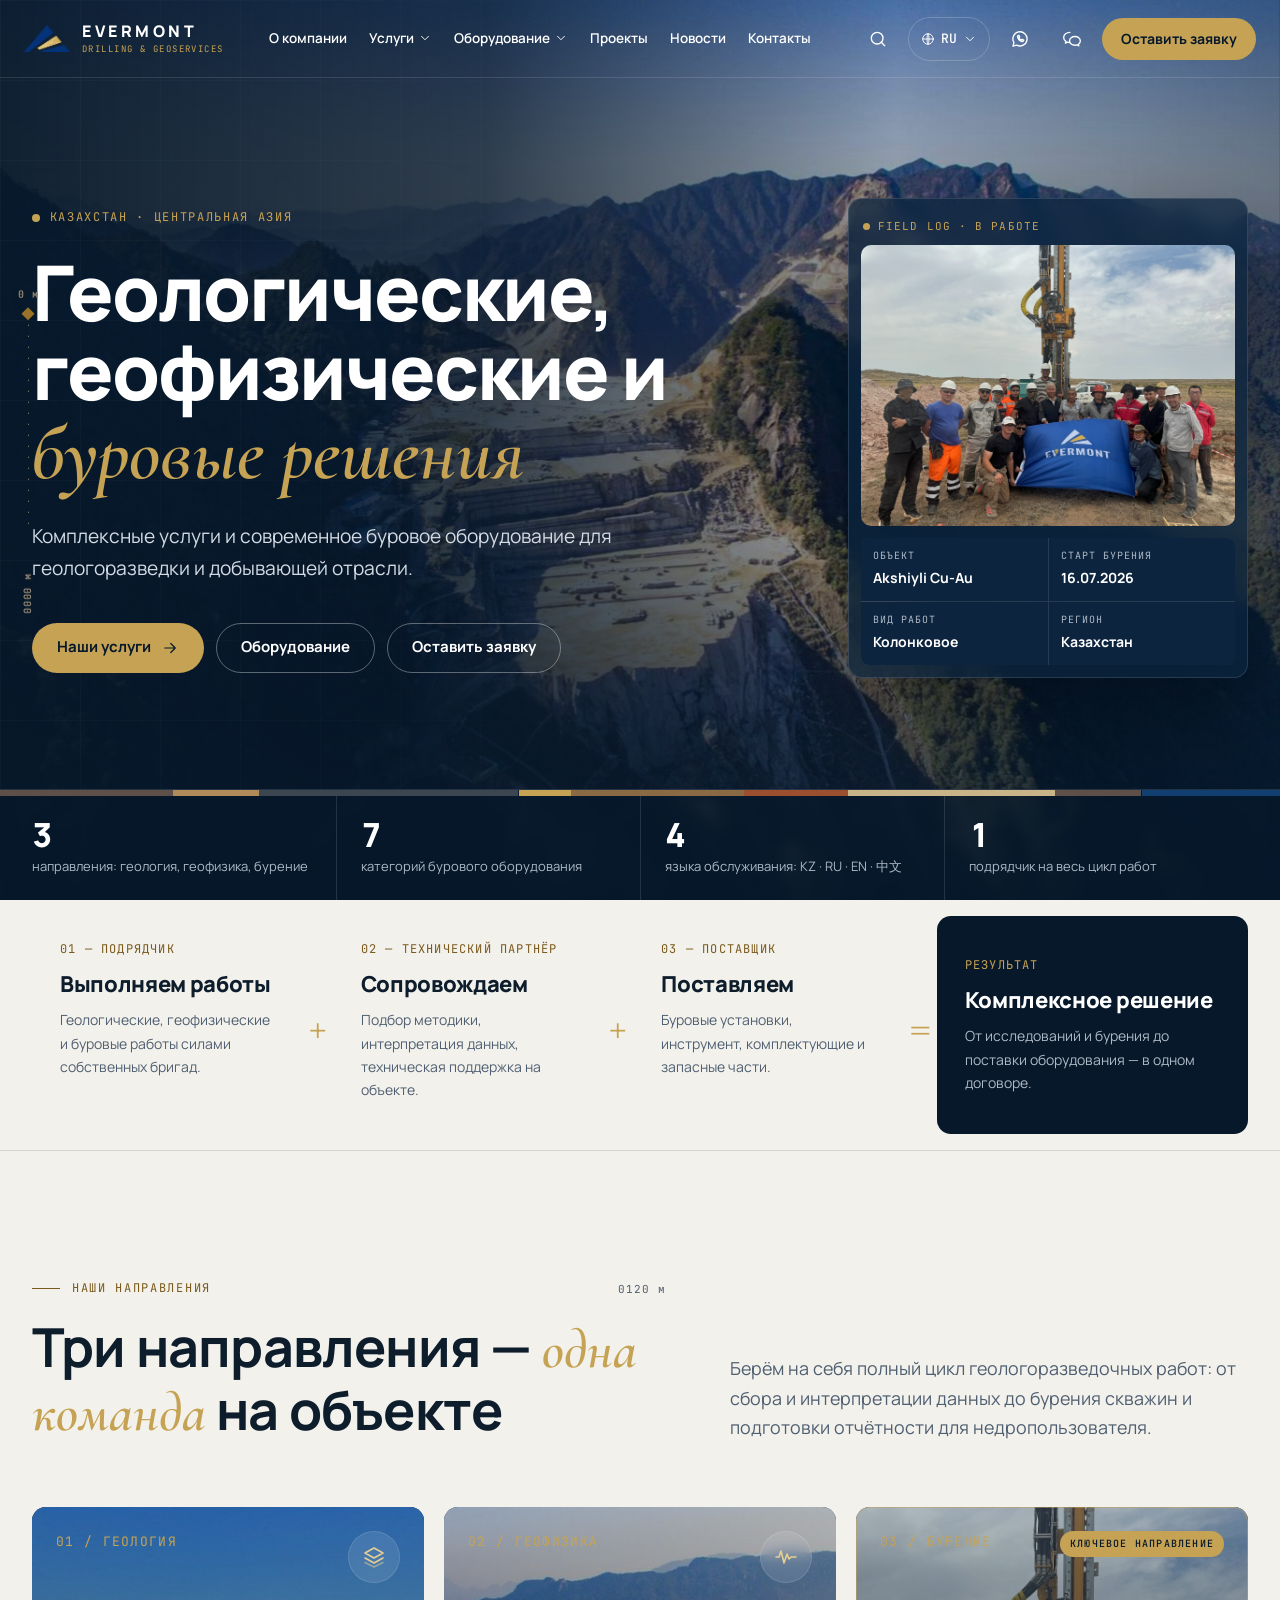
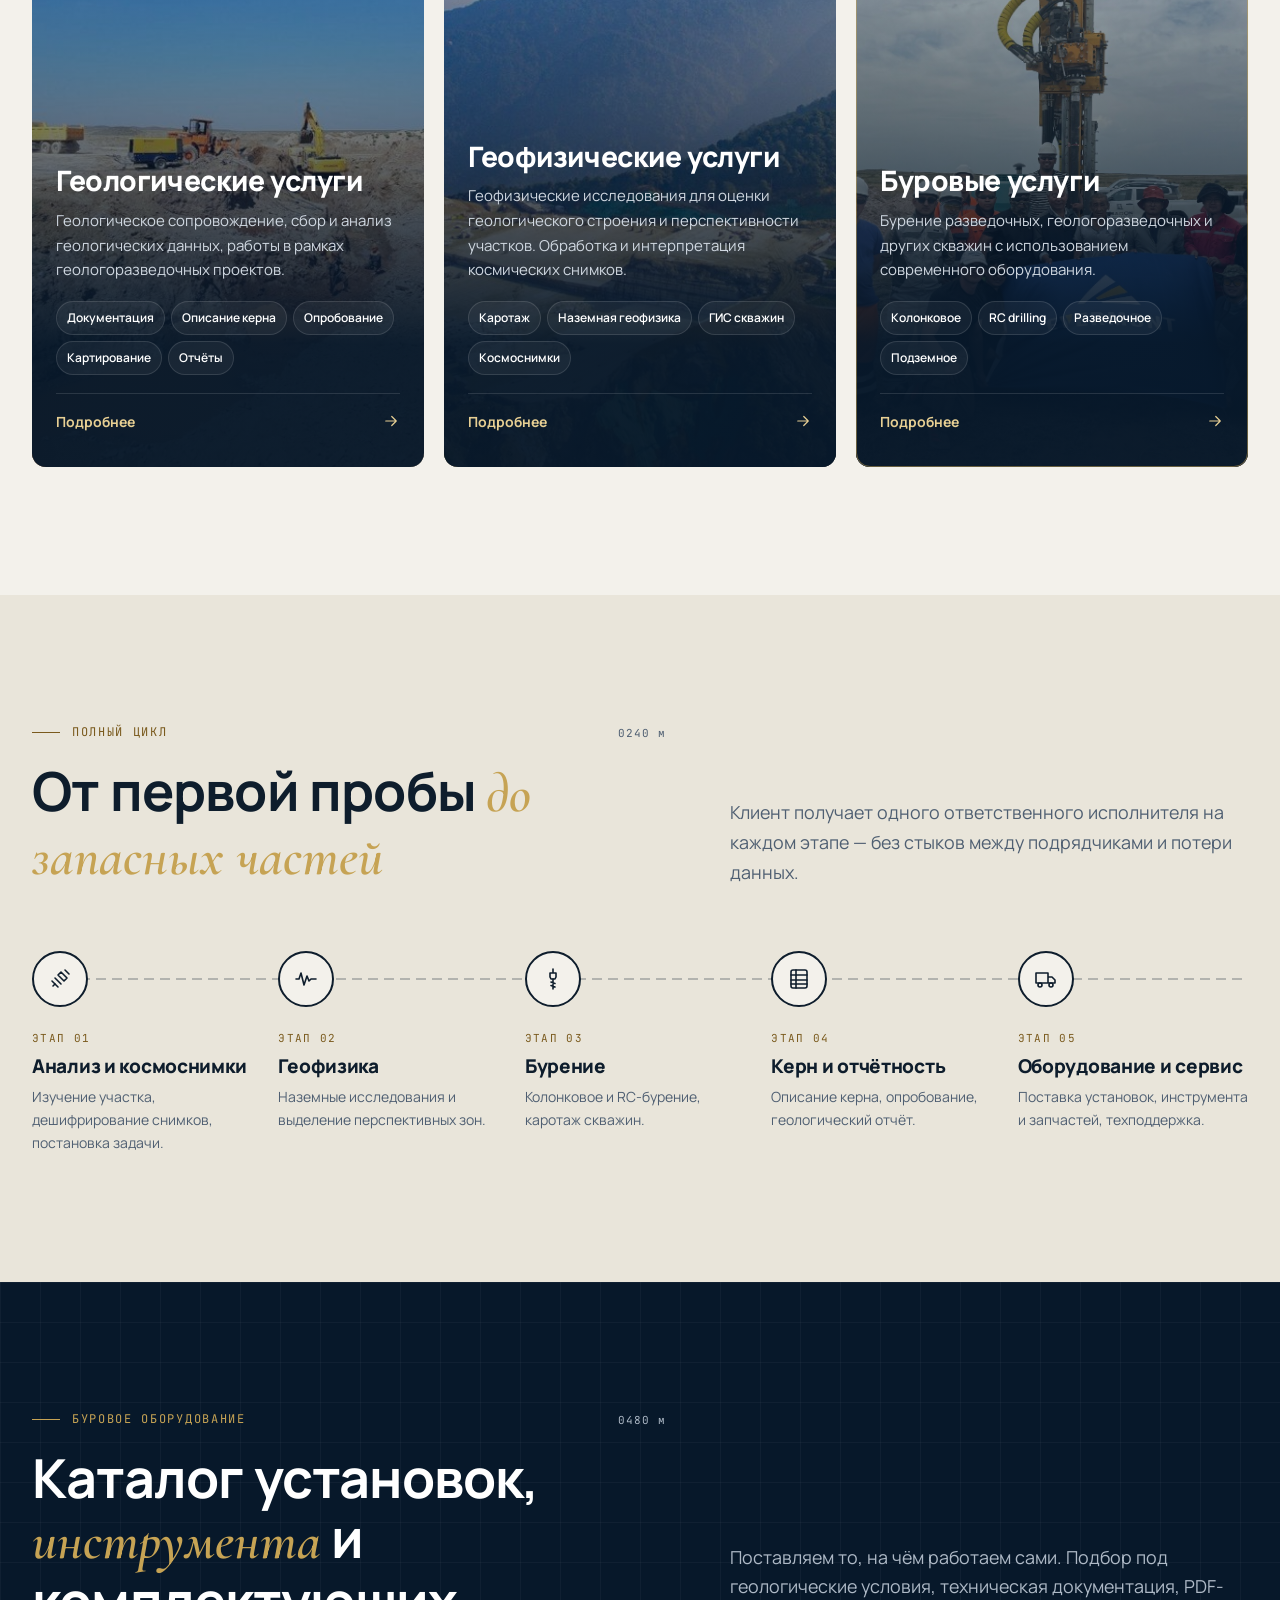
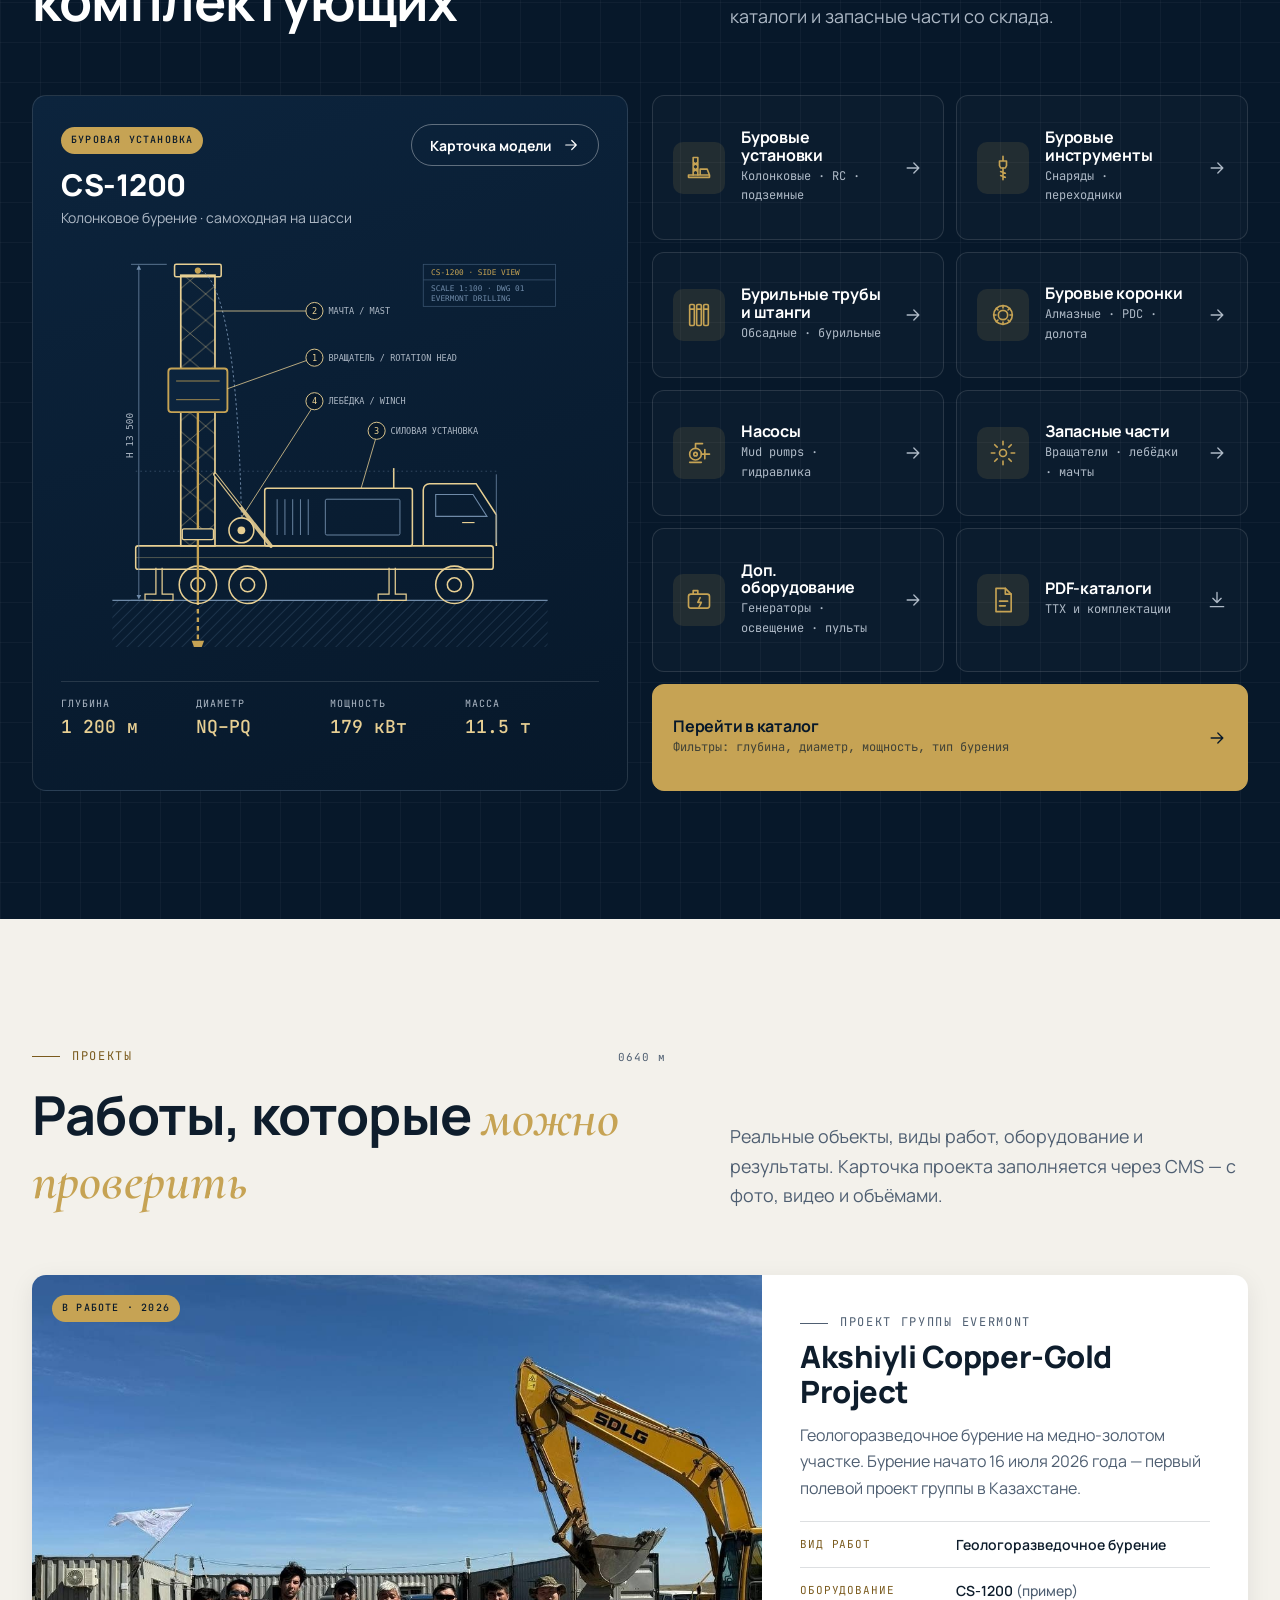
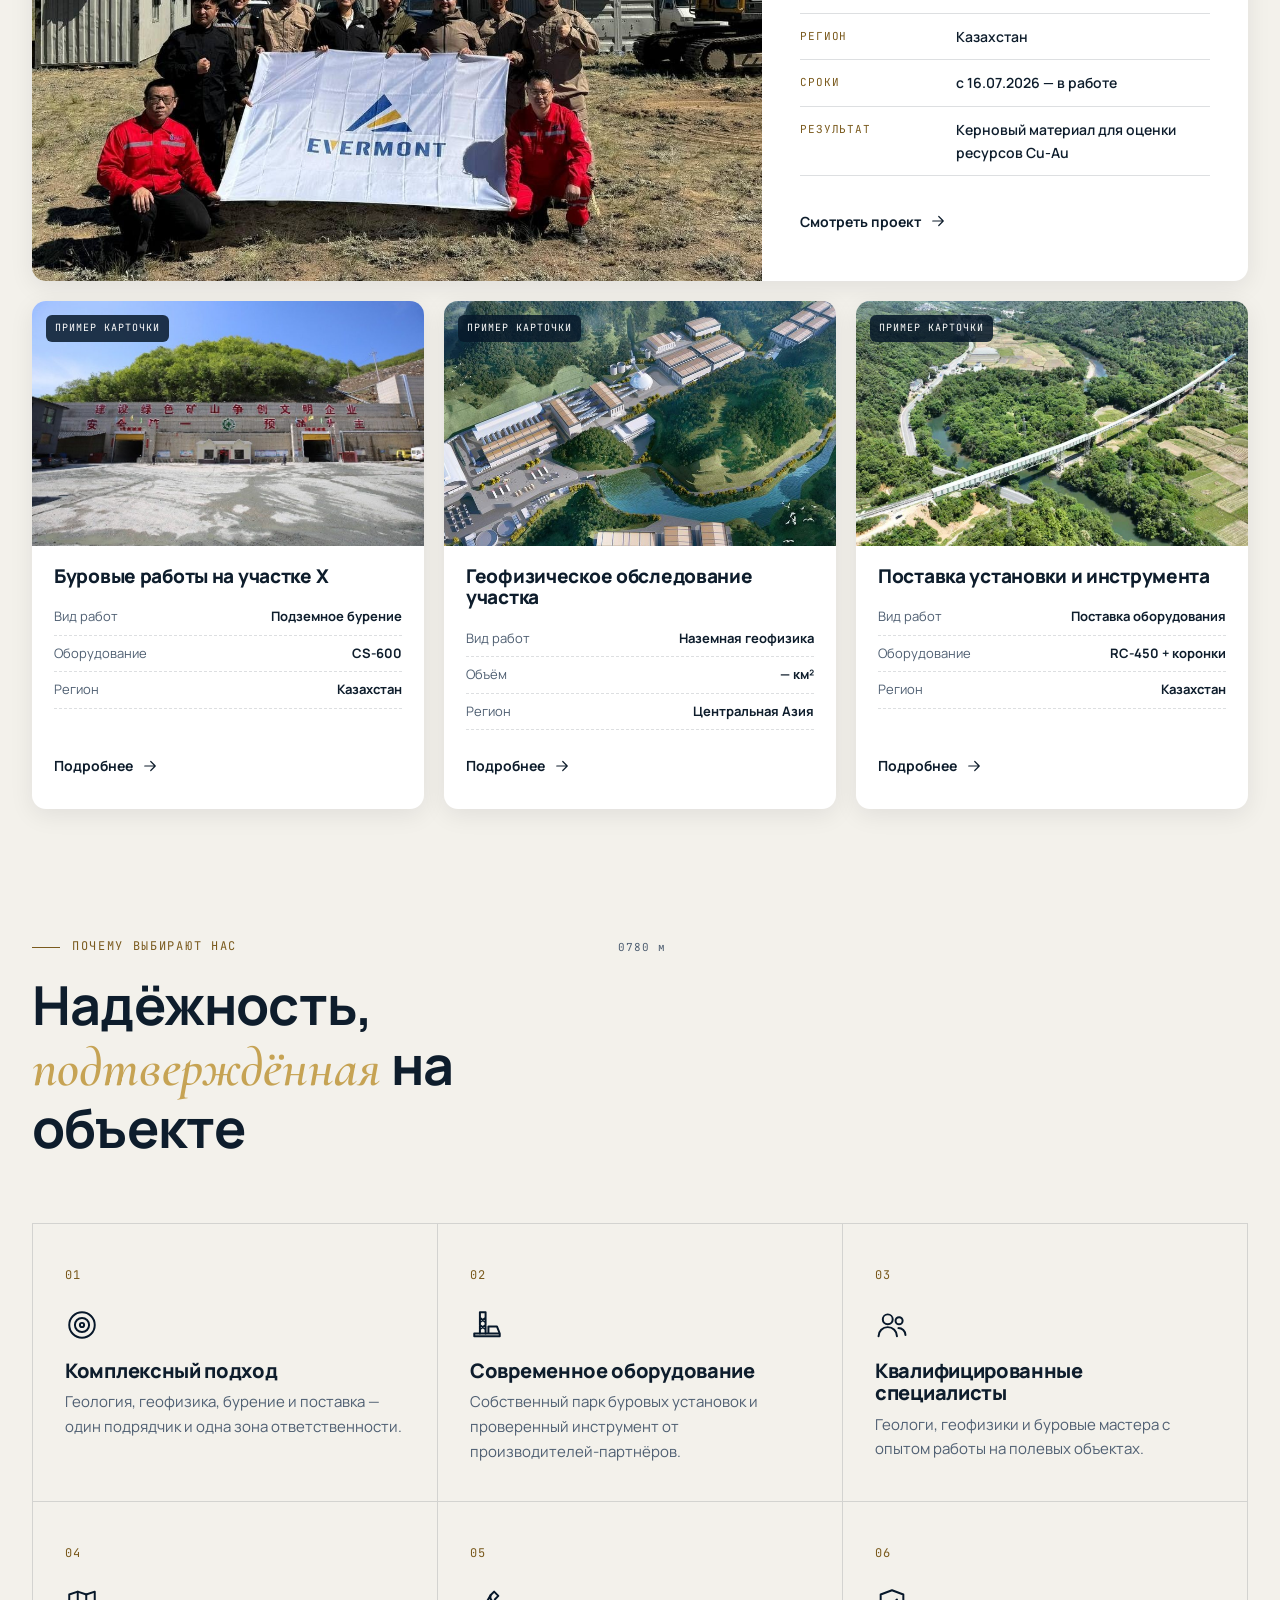
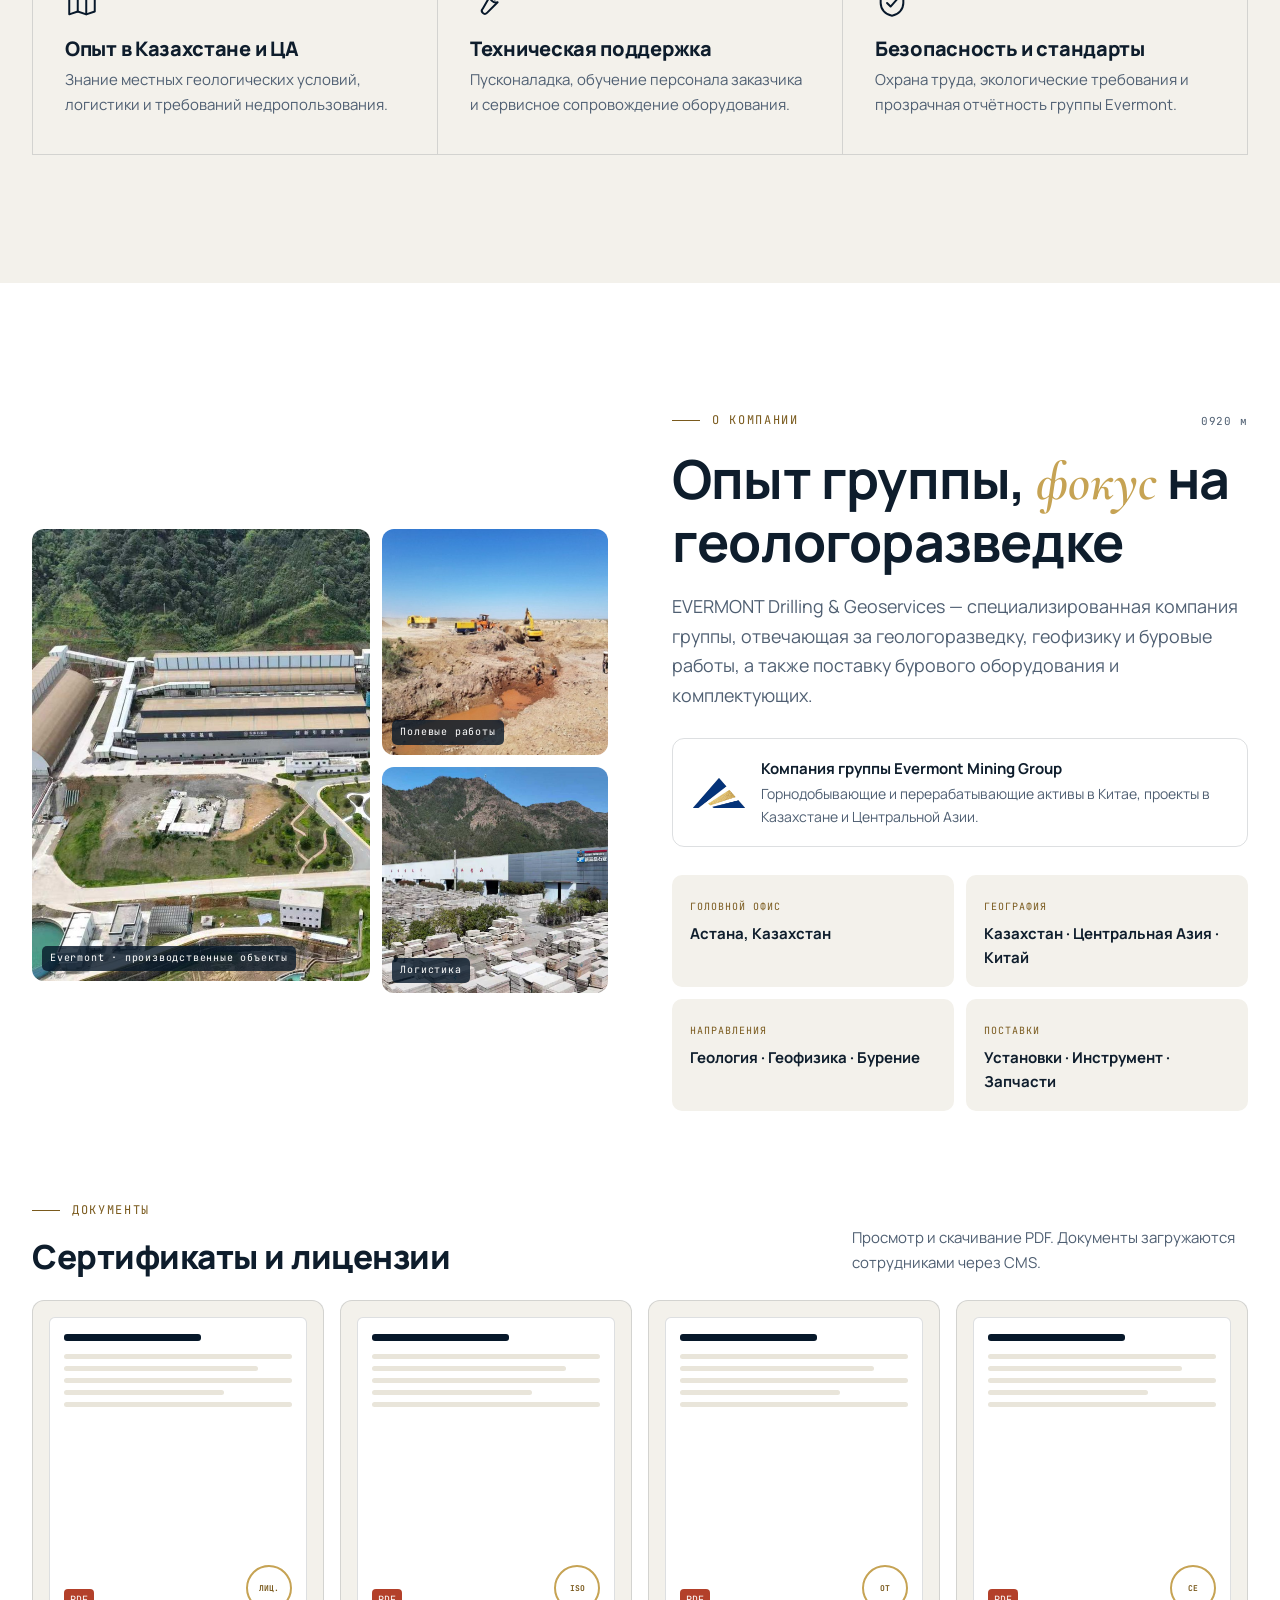
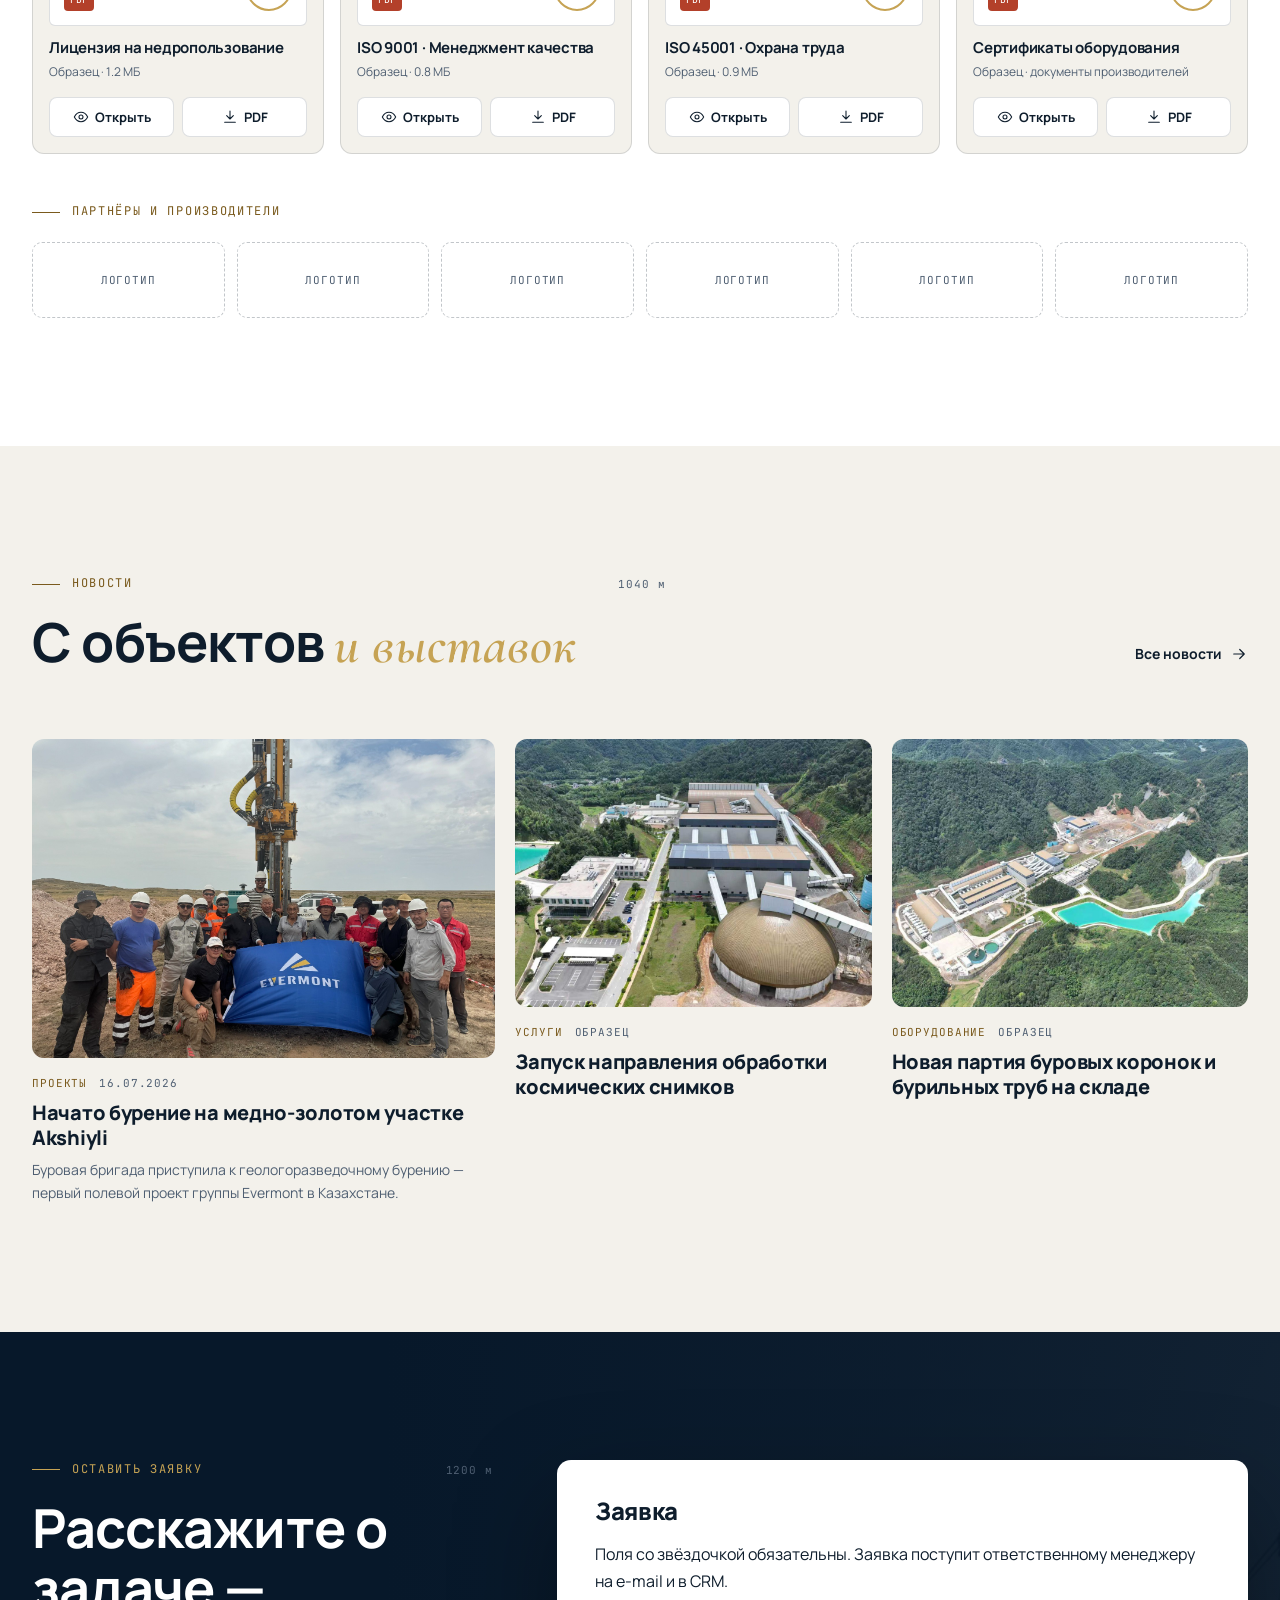
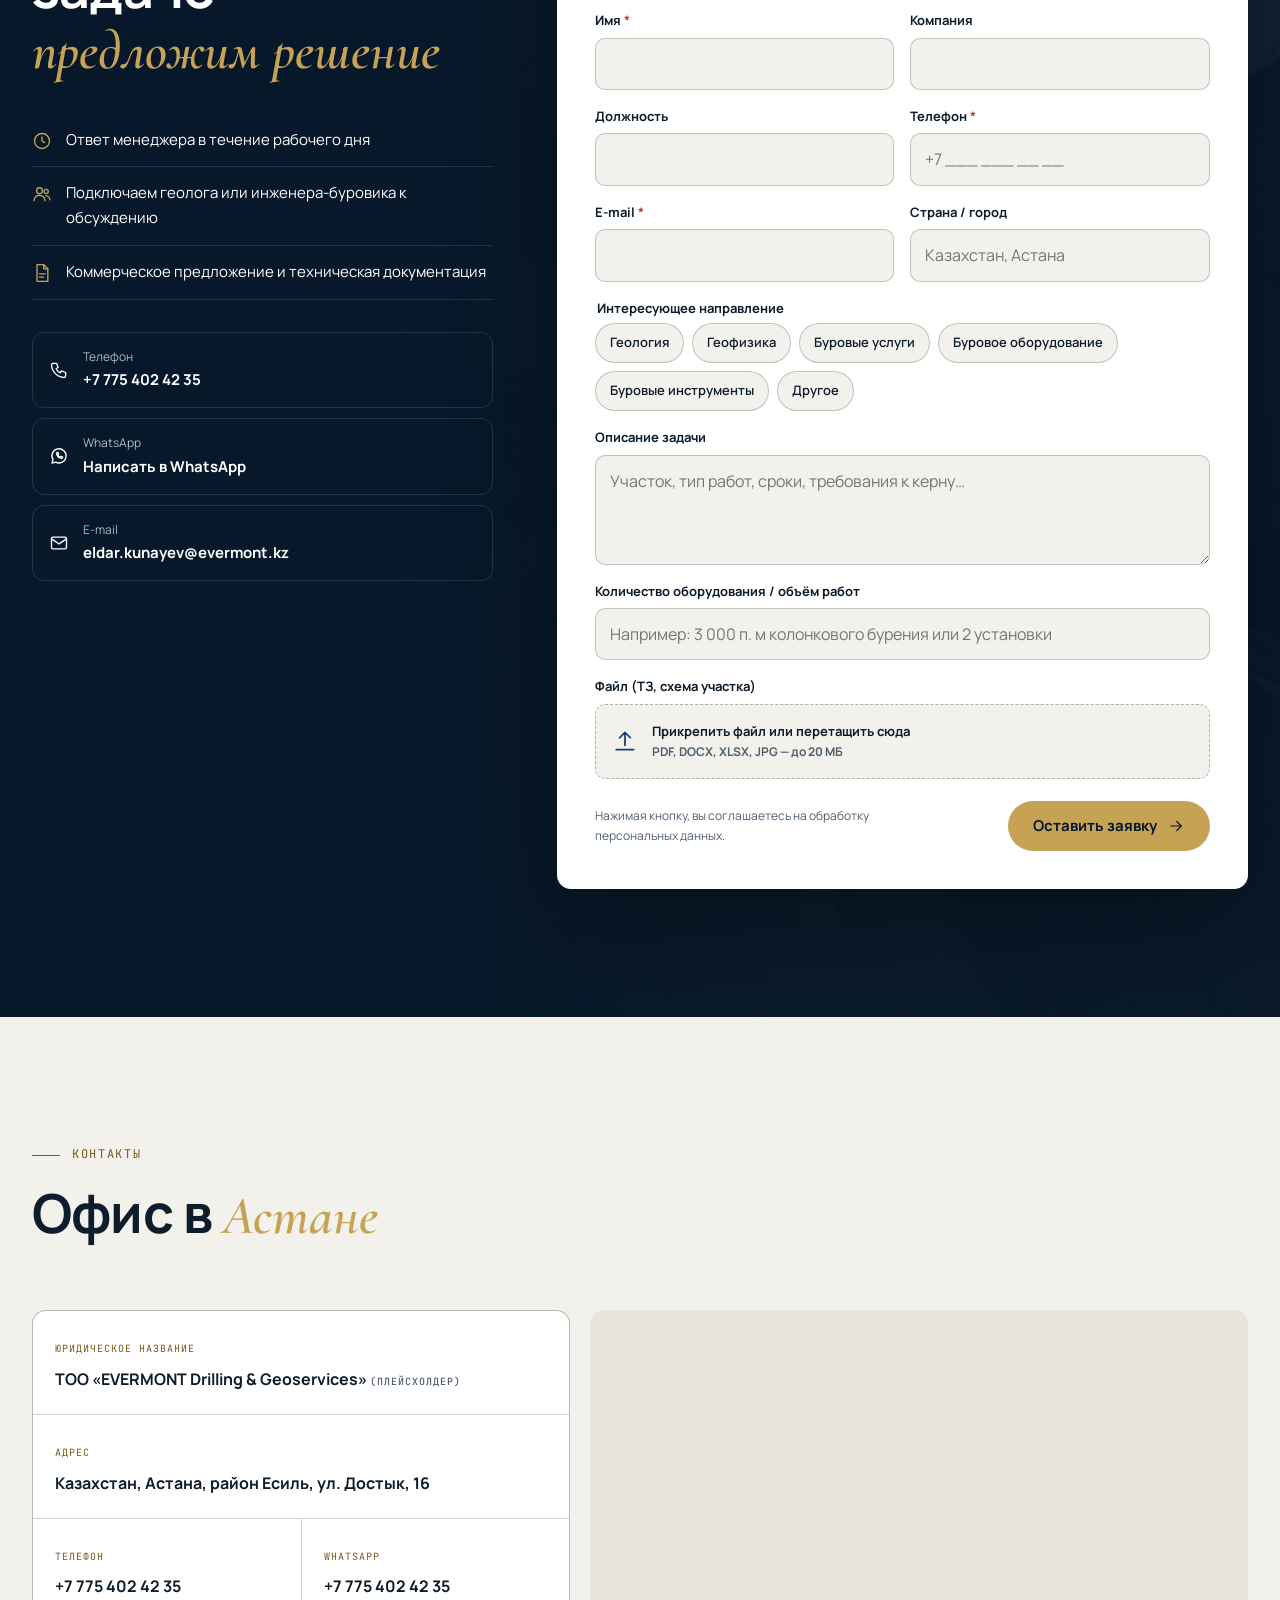
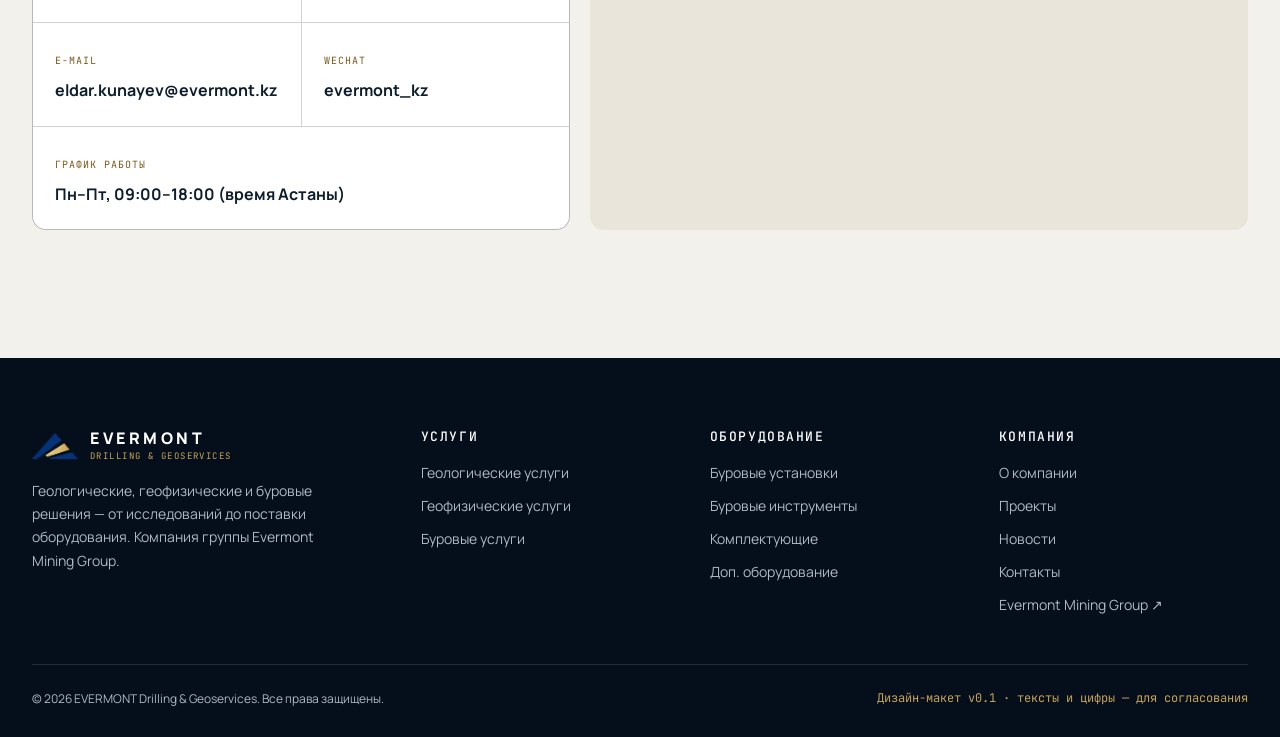
==== index.html @ 296dea96 "Дизайн-макет сайта EVERMONT Drilling & Geoservices Главная, страница буровых услуг и карточка устано" ====
<!doctype html>
<html lang="ru">
<head>
<meta charset="utf-8">
<meta name="viewport" content="width=device-width, initial-scale=1">
<title>EVERMONT Drilling & Geoservices — геология, геофизика, бурение</title>
<meta name="description" content="Комплексные геологические, геофизические и буровые услуги, поставка буровых установок, инструмента и комплектующих в Казахстане и Центральной Азии. Компания группы Evermont Mining Group.">
<meta property="og:title" content="EVERMONT Drilling & Geoservices">
<meta property="og:description" content="Геологические, геофизические и буровые решения — от исследований до поставки оборудования.">
<meta property="og:image" content="assets/img/akshiyli-drilling-2026-07-16.jpg">
<meta name="theme-color" content="#07182a">
<link rel="icon" href="assets/img/logo-evermont.png">
<link rel="preconnect" href="https://fonts.googleapis.com">
<link rel="preconnect" href="https://fonts.gstatic.com" crossorigin>
<link href="https://fonts.googleapis.com/css2?family=Cormorant+Garamond:ital,wght@1,500;1,600&family=JetBrains+Mono:wght@400;500&family=Manrope:wght@400;500;600;700;800&display=swap" rel="stylesheet">
<link rel="stylesheet" href="css/style.css">
</head>
<body>
<a class="skip-link" href="#main">К содержимому</a>

<!-- ===================== HEADER ===================== -->
<header class="site-header">
  <div class="header-inner">
    <a class="brand" href="index.html" aria-label="EVERMONT Drilling & Geoservices — на главную">
      <img src="assets/img/logo-evermont.png" alt="" width="46" height="30">
      <span class="brand-copy"><strong>EVERMONT</strong><small>Drilling &amp; Geoservices</small></span>
    </a>
    <nav class="site-nav" aria-label="Основное меню">
      <a class="nav-link nav-home" href="index.html" aria-current="page" data-i18n="nav.home">Главная</a>
      <a class="nav-link" href="#about" data-i18n="nav.about">О компании</a>
      <div class="nav-item">
        <a class="nav-link" href="#services"><span data-i18n="nav.services">Услуги</span><svg class="icon" aria-hidden="true"><use href="#i-chev"/></svg></a>
        <div class="dropdown">
          <a href="#services"><svg class="icon"><use href="#i-layers"/></svg><span>Геологические услуги<small>Сопровождение, керн, отчёты</small></span></a>
          <a href="#services"><svg class="icon"><use href="#i-wave"/></svg><span>Геофизические услуги<small>Каротаж, наземная геофизика, космоснимки</small></span></a>
          <a href="drilling.html"><svg class="icon"><use href="#i-drill"/></svg><span>Буровые услуги<small>Колонковое, RC, разведочное, подземное</small></span></a>
        </div>
      </div>
      <div class="nav-item">
        <a class="nav-link" href="#equipment"><span data-i18n="nav.equipment">Оборудование</span><svg class="icon" aria-hidden="true"><use href="#i-chev"/></svg></a>
        <div class="dropdown">
          <a href="rig.html"><svg class="icon"><use href="#i-rig"/></svg><span>Буровые установки<small>Каталог моделей и ТТХ</small></span></a>
          <a href="#equipment"><svg class="icon"><use href="#i-bit"/></svg><span>Буровые инструменты<small>Коронки, PDC, трубы, штанги</small></span></a>
          <a href="#equipment"><svg class="icon"><use href="#i-gear"/></svg><span>Комплектующие<small>Насосы, вращатели, лебёдки</small></span></a>
          <a href="#equipment"><svg class="icon"><use href="#i-gen"/></svg><span>Дополнительное оборудование<small>Генераторы, освещение, пульты</small></span></a>
        </div>
      </div>
      <a class="nav-link" href="#projects" data-i18n="nav.projects">Проекты</a>
      <a class="nav-link" href="#news" data-i18n="nav.news">Новости</a>
      <a class="nav-link" href="#contacts" data-i18n="nav.contacts">Контакты</a>
    </nav>
    <div class="header-actions">
      <button class="icon-btn search-open" type="button" aria-label="Поиск по сайту"><svg class="icon"><use href="#i-search"/></svg></button>
      <div class="lang">
        <button class="lang-btn" type="button" aria-haspopup="true" aria-expanded="false" aria-label="Выбор языка"><svg class="icon"><use href="#i-globe"/></svg><span class="lang-current">RU</span><svg class="icon"><use href="#i-chev"/></svg></button>
        <div class="lang-menu" role="menu">
          <button role="menuitemradio" data-lang="kz">Қазақша <span>KZ</span></button>
          <button role="menuitemradio" data-lang="ru">Русский <span>RU</span></button>
          <button role="menuitemradio" data-lang="en">English <span>EN</span></button>
          <button role="menuitemradio" data-lang="zh">中文 <span>ZH</span></button>
        </div>
      </div>
      <a class="phone-link" href="tel:+77754024235">+7 775 402 42 35<small>Пн–Пт 09:00–18:00</small></a>
      <a class="icon-btn hide-sm" href="https://wa.me/77754024235" target="_blank" rel="noopener" aria-label="Написать в WhatsApp"><svg class="icon"><use href="#i-wa"/></svg></a>
      <div class="hide-sm" style="position:relative">
        <button class="icon-btn wechat-btn" type="button" aria-label="WeChat" aria-expanded="false"><svg class="icon"><use href="#i-wechat"/></svg></button>
        <div class="wechat-pop"><div class="qr" aria-hidden="true"></div>WeChat ID: <b>evermont_kz</b><br><small>QR-код — плейсхолдер</small></div>
      </div>
      <a class="btn btn-gold btn-sm hide-sm" href="#request" data-i18n="cta.request">Оставить заявку</a>
      <button class="icon-btn burger" type="button" aria-label="Открыть меню" aria-expanded="false" aria-controls="mnav"><svg class="icon"><use href="#i-menu"/></svg></button>
    </div>
  </div>
</header>

<nav class="mobile-nav" id="mnav" aria-label="Мобильное меню">
  <a href="index.html" data-i18n="nav.home">Главная</a>
  <a href="#about" data-i18n="nav.about">О компании</a>
  <a href="#services" data-i18n="nav.services">Услуги</a>
  <div class="sub"><a href="#services">Геологические услуги</a><a href="#services">Геофизические услуги</a><a href="drilling.html">Буровые услуги</a></div>
  <a href="#equipment" data-i18n="nav.equipment">Оборудование</a>
  <div class="sub"><a href="rig.html">Буровые установки</a><a href="#equipment">Буровые инструменты</a><a href="#equipment">Комплектующие</a></div>
  <a href="#projects" data-i18n="nav.projects">Проекты</a>
  <a href="#news" data-i18n="nav.news">Новости</a>
  <a href="#contacts" data-i18n="nav.contacts">Контакты</a>
  <div class="langs" role="group" aria-label="Язык">
    <button data-lang="kz">KZ</button><button data-lang="ru">RU</button><button data-lang="en">EN</button><button data-lang="zh">中文</button>
  </div>
  <a class="btn btn-gold" href="#request" data-i18n="cta.request" style="border:0;font-size:16px">Оставить заявку</a>
</nav>

<div class="depth-rail" data-max="1200" aria-hidden="true"><span>0 м</span><div class="track"><i class="bit"></i></div><span class="val">0000 м</span></div>

<main id="main">

<!-- ===================== HERO ===================== -->
<section class="hero">
  <div class="hero-bg"><img src="assets/img/hero-quarry-aerial.jpg" alt="" fetchpriority="high"></div>
  <div class="shell hero-main">
    <div>
      <div class="hero-kicker anim" style="--d:.05s"><span class="dot"></span><span data-i18n="hero.kicker">Казахстан · Центральная Азия</span></div>
      <h1 class="h1 anim" style="--d:.15s" data-i18n-html="hero.title">Геологические, геофизические и <em>буровые решения</em></h1>
      <p class="hero-sub anim" style="--d:.3s" data-i18n="hero.sub">Комплексные услуги и современное буровое оборудование для геологоразведки и добывающей отрасли.</p>
      <div class="hero-ctas anim" style="--d:.45s">
        <a class="btn btn-gold" href="#services"><span data-i18n="hero.b1">Наши услуги</span><svg class="icon arrow"><use href="#i-arrow"/></svg></a>
        <a class="btn btn-ghost" href="#equipment" data-i18n="hero.b2">Оборудование</a>
        <a class="btn btn-ghost" href="#request" data-i18n="cta.request">Оставить заявку</a>
      </div>
    </div>
    <aside class="field-card anim" style="--d:.6s" aria-label="С объекта">
      <div class="live"><span class="dot" style="width:7px;height:7px;border-radius:50%;background:var(--gold)"></span>Field log · в работе</div>
      <figure><img src="assets/img/akshiyli-drilling-2026-07-16.jpg" alt="Буровая бригада у установки на участке Akshiyli" width="1600" height="1199"></figure>
      <div class="field-meta">
        <div><span>Объект</span><strong>Akshiyli Cu-Au</strong></div>
        <div><span>Старт бурения</span><strong>16.07.2026</strong></div>
        <div><span>Вид работ</span><strong>Колонковое</strong></div>
        <div><span>Регион</span><strong>Казахстан</strong></div>
      </div>
    </aside>
  </div>
  <div class="hero-foot">
    <div class="core-strip" aria-hidden="true">
      <i style="--c:var(--rock-3);--f:2;--d:.2s"></i><i style="--c:var(--rock-2);--f:1;--d:.3s"></i><i style="--c:var(--rock-6);--f:3;--d:.4s"></i><i style="--c:var(--gold);--f:.6;--d:.5s"></i><i style="--c:var(--rock-1);--f:2;--d:.6s"></i><i style="--c:var(--rock-4);--f:1.2;--d:.7s"></i><i style="--c:var(--rock-5);--f:2.4;--d:.8s"></i><i style="--c:var(--rock-3);--f:1;--d:.9s"></i><i style="--c:var(--blue);--f:1.6;--d:1s"></i>
    </div>
    <div class="shell hero-stats">
      <div><strong data-count="3">3</strong><span>направления: геология, геофизика, бурение</span></div>
      <div><strong data-count="7">7</strong><span>категорий бурового оборудования</span></div>
      <div><strong data-count="4">4</strong><span>языка обслуживания: KZ · RU · EN · 中文</span></div>
      <div><strong>1</strong><span>подрядчик на весь цикл работ</span></div>
    </div>
  </div>
</section>

<!-- ===================== POSITIONING ===================== -->
<section class="equation" aria-label="Позиционирование">
  <div class="shell eq-row">
    <div class="eq-cell reveal"><span class="num">01 — ПОДРЯДЧИК</span><h3>Выполняем работы</h3><p>Геологические, геофизические и буровые работы силами собственных бригад.</p></div>
    <div class="eq-op" aria-hidden="true">+</div>
    <div class="eq-cell reveal" style="--rd:.08s"><span class="num">02 — ТЕХНИЧЕСКИЙ ПАРТНЁР</span><h3>Сопровождаем</h3><p>Подбор методики, интерпретация данных, техническая поддержка на объекте.</p></div>
    <div class="eq-op" aria-hidden="true">+</div>
    <div class="eq-cell reveal" style="--rd:.16s"><span class="num">03 — ПОСТАВЩИК</span><h3>Поставляем</h3><p>Буровые установки, инструмент, комплектующие и запасные части.</p></div>
    <div class="eq-op" aria-hidden="true">=</div>
    <div class="eq-cell eq-result reveal" style="--rd:.24s"><span class="num">РЕЗУЛЬТАТ</span><h3>Комплексное решение</h3><p>От исследований и бурения до поставки оборудования — в одном договоре.</p></div>
  </div>
</section>

<!-- ===================== DIRECTIONS ===================== -->
<section class="section" id="services">
  <div class="shell">
    <div class="section-head">
      <div>
        <p class="eyebrow"><span data-i18n="sec.directions">Наши направления</span><span class="depth-tag">0120 м</span></p>
        <h2 class="h2 reveal">Три направления — <em>одна команда</em> на объекте</h2>
      </div>
      <p class="lead reveal">Берём на себя полный цикл геологоразведочных работ: от сбора и интерпретации данных до бурения скважин и подготовки отчётности для недропользователя.</p>
    </div>
    <div class="dir-grid">
      <a class="dir-card reveal" href="#services">
        <img src="assets/img/akshiyli-site-overview.jpg" alt="" loading="lazy">
        <div class="dir-top"><span class="dir-num">01 / ГЕОЛОГИЯ</span><span class="dir-icon"><svg class="icon"><use href="#i-layers"/></svg></span></div>
        <div class="dir-body">
          <h3>Геологические услуги</h3>
          <p>Геологическое сопровождение, сбор и анализ геологических данных, работы в рамках геологоразведочных проектов.</p>
          <ul class="dir-list"><li>Документация</li><li>Описание керна</li><li>Опробование</li><li>Картирование</li><li>Отчёты</li></ul>
          <span class="link-arrow"><span data-i18n="cta.more">Подробнее</span><svg class="icon"><use href="#i-arrow"/></svg></span>
        </div>
      </a>
      <a class="dir-card reveal" href="#services" style="--rd:.08s">
        <img src="assets/img/dexing-granite-quarry-aerial-view.jpg" alt="" loading="lazy">
        <div class="dir-top"><span class="dir-num">02 / ГЕОФИЗИКА</span><span class="dir-icon"><svg class="icon"><use href="#i-wave"/></svg></span></div>
        <div class="dir-body">
          <h3>Геофизические услуги</h3>
          <p>Геофизические исследования для оценки геологического строения и перспективности участков. Обработка и интерпретация космических снимков.</p>
          <ul class="dir-list"><li>Каротаж</li><li>Наземная геофизика</li><li>ГИС скважин</li><li>Космоснимки</li></ul>
          <span class="link-arrow"><span data-i18n="cta.more">Подробнее</span><svg class="icon"><use href="#i-arrow"/></svg></span>
        </div>
      </a>
      <a class="dir-card feature reveal" href="drilling.html" style="--rd:.16s">
        <img src="assets/img/akshiyli-drilling-2026-07-16.jpg" alt="" loading="lazy" style="object-position:50% 20%">
        <div class="dir-top"><span class="dir-num">03 / БУРЕНИЕ</span><span class="badge">Ключевое направление</span></div>
        <div class="dir-body">
          <h3>Буровые услуги</h3>
          <p>Бурение разведочных, геологоразведочных и других скважин с использованием современного оборудования.</p>
          <ul class="dir-list"><li>Колонковое</li><li>RC drilling</li><li>Разведочное</li><li>Подземное</li></ul>
          <span class="link-arrow"><span data-i18n="cta.more">Подробнее</span><svg class="icon"><use href="#i-arrow"/></svg></span>
        </div>
      </a>
    </div>
  </div>
</section>

<!-- ===================== CYCLE ===================== -->
<section class="section cycle" aria-labelledby="cycle-h">
  <div class="shell">
    <div class="section-head">
      <div>
        <p class="eyebrow"><span data-i18n="sec.cycle">Полный цикл</span><span class="depth-tag">0240 м</span></p>
        <h2 class="h2 reveal" id="cycle-h">От первой пробы <em>до запасных частей</em></h2>
      </div>
      <p class="lead reveal">Клиент получает одного ответственного исполнителя на каждом этапе — без стыков между подрядчиками и потери данных.</p>
    </div>
    <ol class="cycle-track" style="list-style:none;margin:0;padding:0">
      <li class="step reveal"><span class="step-node"><svg class="icon"><use href="#i-sat"/></svg></span><span class="k">ЭТАП 01</span><h3>Анализ и космоснимки</h3><p>Изучение участка, дешифрирование снимков, постановка задачи.</p></li>
      <li class="step reveal" style="--rd:.06s"><span class="step-node"><svg class="icon"><use href="#i-wave"/></svg></span><span class="k">ЭТАП 02</span><h3>Геофизика</h3><p>Наземные исследования и выделение перспективных зон.</p></li>
      <li class="step reveal" style="--rd:.12s"><span class="step-node"><svg class="icon"><use href="#i-drill"/></svg></span><span class="k">ЭТАП 03</span><h3>Бурение</h3><p>Колонковое и RC-бурение, каротаж скважин.</p></li>
      <li class="step reveal" style="--rd:.18s"><span class="step-node"><svg class="icon"><use href="#i-core"/></svg></span><span class="k">ЭТАП 04</span><h3>Керн и отчётность</h3><p>Описание керна, опробование, геологический отчёт.</p></li>
      <li class="step reveal" style="--rd:.24s"><span class="step-node"><svg class="icon"><use href="#i-truck"/></svg></span><span class="k">ЭТАП 05</span><h3>Оборудование и сервис</h3><p>Поставка установок, инструмента и запчастей, техподдержка.</p></li>
    </ol>
  </div>
</section>

<!-- ===================== EQUIPMENT ===================== -->
<section class="section equip on-dark" id="equipment">
  <div class="shell">
    <div class="section-head">
      <div>
        <p class="eyebrow light"><span data-i18n="sec.equipment">Буровое оборудование</span><span class="depth-tag">0480 м</span></p>
        <h2 class="h2 reveal">Каталог установок, <em>инструмента</em> и комплектующих</h2>
      </div>
      <p class="lead reveal">Поставляем то, на чём работаем сами. Подбор под геологические условия, техническая документация, PDF-каталоги и запасные части со склада.</p>
    </div>
    <div class="equip-layout">
      <article class="rig-feature reveal">
        <div class="rig-head">
          <div><span class="badge">Буровая установка</span><h3 style="margin-top:14px">CS-1200</h3><p>Колонковое бурение · самоходная на шасси</p></div>
          <a class="btn btn-ghost btn-sm" href="rig.html">Карточка модели<svg class="icon arrow"><use href="#i-arrow"/></svg></a>
        </div>
        <div class="blueprint"><img src="assets/rig-blueprint.svg" alt="Схема буровой установки CS-1200: мачта, вращатель, силовая установка, лебёдка" loading="lazy" width="640" height="540"></div>
        <div class="spec-row">
          <div><span>Глубина</span><strong>1 200 м</strong></div>
          <div><span>Диаметр</span><strong>NQ–PQ</strong></div>
          <div><span>Мощность</span><strong>179 кВт</strong></div>
          <div><span>Масса</span><strong>11.5 т</strong></div>
        </div>
      </article>
      <div class="cat-grid">
        <a class="cat reveal" href="rig.html"><span class="cat-ic"><svg class="icon"><use href="#i-rig"/></svg></span><div><h3>Буровые установки</h3><p>Колонковые · RC · подземные</p></div><svg class="icon go"><use href="#i-arrow"/></svg></a>
        <a class="cat reveal" href="#equipment" style="--rd:.04s"><span class="cat-ic"><svg class="icon"><use href="#i-drill"/></svg></span><div><h3>Буровые инструменты</h3><p>Снаряды · переходники</p></div><svg class="icon go"><use href="#i-arrow"/></svg></a>
        <a class="cat reveal" href="#equipment" style="--rd:.08s"><span class="cat-ic"><svg class="icon"><use href="#i-rods"/></svg></span><div><h3>Бурильные трубы и штанги</h3><p>Обсадные · бурильные</p></div><svg class="icon go"><use href="#i-arrow"/></svg></a>
        <a class="cat reveal" href="#equipment" style="--rd:.12s"><span class="cat-ic"><svg class="icon"><use href="#i-crown"/></svg></span><div><h3>Буровые коронки</h3><p>Алмазные · PDC · долота</p></div><svg class="icon go"><use href="#i-arrow"/></svg></a>
        <a class="cat reveal" href="#equipment" style="--rd:.16s"><span class="cat-ic"><svg class="icon"><use href="#i-pump"/></svg></span><div><h3>Насосы</h3><p>Mud pumps · гидравлика</p></div><svg class="icon go"><use href="#i-arrow"/></svg></a>
        <a class="cat reveal" href="#equipment" style="--rd:.2s"><span class="cat-ic"><svg class="icon"><use href="#i-gear"/></svg></span><div><h3>Запасные части</h3><p>Вращатели · лебёдки · мачты</p></div><svg class="icon go"><use href="#i-arrow"/></svg></a>
        <a class="cat reveal" href="#equipment" style="--rd:.24s"><span class="cat-ic"><svg class="icon"><use href="#i-gen"/></svg></span><div><h3>Доп. оборудование</h3><p>Генераторы · освещение · пульты</p></div><svg class="icon go"><use href="#i-arrow"/></svg></a>
        <a class="cat reveal" href="#request" style="--rd:.28s"><span class="cat-ic"><svg class="icon"><use href="#i-file"/></svg></span><div><h3>PDF-каталоги</h3><p>ТТХ и комплектации</p></div><svg class="icon go"><use href="#i-download"/></svg></a>
        <a class="cat all reveal" href="rig.html#catalog"><div><h3 data-i18n="cta.catalog">Перейти в каталог</h3><p>Фильтры: глубина, диаметр, мощность, тип бурения</p></div><svg class="icon"><use href="#i-arrow"/></svg></a>
      </div>
    </div>
  </div>
</section>

<!-- ===================== PROJECTS ===================== -->
<section class="section" id="projects">
  <div class="shell">
    <div class="section-head">
      <div>
        <p class="eyebrow"><span data-i18n="sec.projects">Проекты</span><span class="depth-tag">0640 м</span></p>
        <h2 class="h2 reveal">Работы, которые <em>можно проверить</em></h2>
      </div>
      <p class="lead reveal">Реальные объекты, виды работ, оборудование и результаты. Карточка проекта заполняется через CMS — с фото, видео и объёмами.</p>
    </div>

    <article class="proj-feature reveal">
      <div class="proj-media">
        <img src="assets/img/akshiyli-team-visit.jpg" alt="Команда на площадке проекта Akshiyli" loading="lazy">
        <span class="badge">В работе · 2026</span>
      </div>
      <div class="proj-info">
        <p class="eyebrow" style="margin:0">Проект группы Evermont</p>
        <h3>Akshiyli Copper-Gold Project</h3>
        <p>Геологоразведочное бурение на медно-золотом участке. Бурение начато 16 июля 2026 года — первый полевой проект группы в Казахстане.</p>
        <dl class="kv">
          <div><dt>Вид работ</dt><dd>Геологоразведочное бурение</dd></div>
          <div><dt>Оборудование</dt><dd>CS-1200 <span style="color:var(--muted);font-weight:500">(пример)</span></dd></div>
          <div><dt>Регион</dt><dd>Казахстан</dd></div>
          <div><dt>Сроки</dt><dd>с 16.07.2026 — в работе</dd></div>
          <div><dt>Результат</dt><dd>Керновый материал для оценки ресурсов Cu-Au</dd></div>
        </dl>
        <a class="link-arrow" href="drilling.html#explore" style="margin-top:auto">Смотреть проект<svg class="icon"><use href="#i-arrow"/></svg></a>
      </div>
    </article>

    <div class="proj-grid">
      <article class="proj-card reveal">
        <div class="ph"><img src="assets/img/benxi-iron-mine-mine-entrance.jpg" alt="" loading="lazy"><span class="tag">Пример карточки</span></div>
        <div class="bd">
          <h3>Буровые работы на участке X</h3>
          <ul class="mini-kv"><li><span>Вид работ</span><b>Подземное бурение</b></li><li><span>Оборудование</span><b>CS-600</b></li><li><span>Регион</span><b>Казахстан</b></li></ul>
          <a class="link-arrow" href="#projects">Подробнее<svg class="icon"><use href="#i-arrow"/></svg></a>
        </div>
      </article>
      <article class="proj-card reveal" style="--rd:.08s">
        <div class="ph"><img src="assets/img/mineral-resource-investment-facility-aerial-view.jpg" alt="" loading="lazy"><span class="tag">Пример карточки</span></div>
        <div class="bd">
          <h3>Геофизическое обследование участка</h3>
          <ul class="mini-kv"><li><span>Вид работ</span><b>Наземная геофизика</b></li><li><span>Объём</span><b>— км²</b></li><li><span>Регион</span><b>Центральная Азия</b></li></ul>
          <a class="link-arrow" href="#projects">Подробнее<svg class="icon"><use href="#i-arrow"/></svg></a>
        </div>
      </article>
      <article class="proj-card reveal" style="--rd:.16s">
        <div class="ph"><img src="assets/img/operations-06-material-logistics-infrastructure.jpg" alt="" loading="lazy"><span class="tag">Пример карточки</span></div>
        <div class="bd">
          <h3>Поставка установки и инструмента</h3>
          <ul class="mini-kv"><li><span>Вид работ</span><b>Поставка оборудования</b></li><li><span>Оборудование</span><b>RC-450 + коронки</b></li><li><span>Регион</span><b>Казахстан</b></li></ul>
          <a class="link-arrow" href="#projects">Подробнее<svg class="icon"><use href="#i-arrow"/></svg></a>
        </div>
      </article>
    </div>
  </div>
</section>

<!-- ===================== WHY ===================== -->
<section class="section" style="padding-top:0" aria-labelledby="why-h">
  <div class="shell">
    <div class="section-head">
      <div>
        <p class="eyebrow"><span data-i18n="sec.why">Почему выбирают нас</span><span class="depth-tag">0780 м</span></p>
        <h2 class="h2 reveal" id="why-h">Надёжность, <em>подтверждённая</em> на объекте</h2>
      </div>
    </div>
    <div class="why-grid">
      <div class="why reveal"><span class="n">01</span><svg class="icon"><use href="#i-target"/></svg><h3>Комплексный подход</h3><p>Геология, геофизика, бурение и поставка — один подрядчик и одна зона ответственности.</p></div>
      <div class="why reveal" style="--rd:.05s"><span class="n">02</span><svg class="icon"><use href="#i-rig"/></svg><h3>Современное оборудование</h3><p>Собственный парк буровых установок и проверенный инструмент от производителей-партнёров.</p></div>
      <div class="why reveal" style="--rd:.1s"><span class="n">03</span><svg class="icon"><use href="#i-users"/></svg><h3>Квалифицированные специалисты</h3><p>Геологи, геофизики и буровые мастера с опытом работы на полевых объектах.</p></div>
      <div class="why reveal"><span class="n">04</span><svg class="icon"><use href="#i-map"/></svg><h3>Опыт в Казахстане и ЦА</h3><p>Знание местных геологических условий, логистики и требований недропользования.</p></div>
      <div class="why reveal" style="--rd:.05s"><span class="n">05</span><svg class="icon"><use href="#i-wrench"/></svg><h3>Техническая поддержка</h3><p>Пусконаладка, обучение персонала заказчика и сервисное сопровождение оборудования.</p></div>
      <div class="why reveal" style="--rd:.1s"><span class="n">06</span><svg class="icon"><use href="#i-shield"/></svg><h3>Безопасность и стандарты</h3><p>Охрана труда, экологические требования и прозрачная отчётность группы Evermont.</p></div>
    </div>
  </div>
</section>

<!-- ===================== ABOUT + CERTS ===================== -->
<section class="section about" id="about">
  <div class="shell">
    <div class="about-grid">
      <div class="about-photos reveal">
        <figure class="a"><img src="assets/img/sector-resource-processing.jpg" alt="Производственный комплекс группы Evermont" loading="lazy" style="object-position:30% 50%"><figcaption>Evermont · производственные объекты</figcaption></figure>
        <figure class="b"><img src="assets/img/akshiyli-site-overview.jpg" alt="Полевые работы на участке" loading="lazy"><figcaption>Полевые работы</figcaption></figure>
        <figure class="c"><img src="assets/img/operations-08-stone-product-storage-yard.jpg" alt="Складская площадка" loading="lazy"><figcaption>Логистика</figcaption></figure>
      </div>
      <div>
        <p class="eyebrow"><span data-i18n="sec.about">О компании</span><span class="depth-tag">0920 м</span></p>
        <h2 class="h2 reveal">Опыт группы, <em>фокус</em> на геологоразведке</h2>
        <p class="lead reveal" style="margin-top:20px">EVERMONT Drilling &amp; Geoservices — специализированная компания группы, отвечающая за геологоразведку, геофизику и буровые работы, а также поставку бурового оборудования и комплектующих.</p>
        <div class="group-line reveal">
          <img src="assets/img/logo-evermont.png" alt="">
          <p><strong>Компания группы Evermont Mining Group</strong>Горнодобывающие и перерабатывающие активы в Китае, проекты в Казахстане и Центральной Азии.</p>
        </div>
        <div class="facts reveal">
          <div class="fact"><span>Головной офис</span><strong>Астана, Казахстан</strong></div>
          <div class="fact"><span>География</span><strong>Казахстан · Центральная Азия · Китай</strong></div>
          <div class="fact"><span>Направления</span><strong>Геология · Геофизика · Бурение</strong></div>
          <div class="fact"><span>Поставки</span><strong>Установки · Инструмент · Запчасти</strong></div>
        </div>
      </div>
    </div>

    <div class="certs">
      <div class="certs-head">
        <div><p class="eyebrow">Документы</p><h3>Сертификаты и лицензии</h3></div>
        <p class="lead" style="margin:0;max-width:44ch;font-size:15px">Просмотр и скачивание PDF. Документы загружаются сотрудниками через CMS.</p>
      </div>
      <div class="cert-grid">
        <div class="cert reveal"><div class="cert-doc" aria-hidden="true"><i></i><i></i><i></i><i></i><i></i><i></i><span class="pdf">PDF</span><span class="seal">ЛИЦ.</span></div><div><h4>Лицензия на недропользование</h4><small>Образец · 1.2 МБ</small></div><div class="cert-actions"><a href="#" data-demo="Демо-макет"><svg class="icon"><use href="#i-eye"/></svg>Открыть</a><a href="#" data-demo="Демо-макет"><svg class="icon"><use href="#i-download"/></svg>PDF</a></div></div>
        <div class="cert reveal" style="--rd:.05s"><div class="cert-doc" aria-hidden="true"><i></i><i></i><i></i><i></i><i></i><i></i><span class="pdf">PDF</span><span class="seal">ISO</span></div><div><h4>ISO 9001 · Менеджмент качества</h4><small>Образец · 0.8 МБ</small></div><div class="cert-actions"><a href="#" data-demo="Демо-макет"><svg class="icon"><use href="#i-eye"/></svg>Открыть</a><a href="#" data-demo="Демо-макет"><svg class="icon"><use href="#i-download"/></svg>PDF</a></div></div>
        <div class="cert reveal" style="--rd:.1s"><div class="cert-doc" aria-hidden="true"><i></i><i></i><i></i><i></i><i></i><i></i><span class="pdf">PDF</span><span class="seal">ОТ</span></div><div><h4>ISO 45001 · Охрана труда</h4><small>Образец · 0.9 МБ</small></div><div class="cert-actions"><a href="#" data-demo="Демо-макет"><svg class="icon"><use href="#i-eye"/></svg>Открыть</a><a href="#" data-demo="Демо-макет"><svg class="icon"><use href="#i-download"/></svg>PDF</a></div></div>
        <div class="cert reveal" style="--rd:.15s"><div class="cert-doc" aria-hidden="true"><i></i><i></i><i></i><i></i><i></i><i></i><span class="pdf">PDF</span><span class="seal">CE</span></div><div><h4>Сертификаты оборудования</h4><small>Образец · документы производителей</small></div><div class="cert-actions"><a href="#" data-demo="Демо-макет"><svg class="icon"><use href="#i-eye"/></svg>Открыть</a><a href="#" data-demo="Демо-макет"><svg class="icon"><use href="#i-download"/></svg>PDF</a></div></div>
      </div>
      <p class="eyebrow" style="margin-top:48px">Партнёры и производители</p>
      <div class="partners" aria-label="Логотипы партнёров (плейсхолдеры)">
        <div class="partner">Логотип</div><div class="partner">Логотип</div><div class="partner">Логотип</div><div class="partner">Логотип</div><div class="partner">Логотип</div><div class="partner">Логотип</div>
      </div>
    </div>
  </div>
</section>

<!-- ===================== NEWS ===================== -->
<section class="section" id="news">
  <div class="shell">
    <div class="section-head">
      <div>
        <p class="eyebrow"><span data-i18n="sec.news">Новости</span><span class="depth-tag">1040 м</span></p>
        <h2 class="h2 reveal">С объектов <em>и выставок</em></h2>
      </div>
      <p class="lead reveal" style="justify-self:end"><a class="link-arrow" href="#news" style="color:var(--ink)">Все новости<svg class="icon"><use href="#i-arrow"/></svg></a></p>
    </div>
    <div class="news-grid">
      <a class="news reveal" href="#news">
        <div class="ph"><img src="assets/img/akshiyli-drilling-2026-07-16.jpg" alt="" loading="lazy"></div>
        <div class="meta"><span>Проекты</span><span>16.07.2026</span></div>
        <h3>Начато бурение на медно-золотом участке Akshiyli</h3>
        <p>Буровая бригада приступила к геологоразведочному бурению — первый полевой проект группы Evermont в Казахстане.</p>
      </a>
      <a class="news reveal" href="#news" style="--rd:.08s">
        <div class="ph"><img src="assets/img/operations-04-stone-processing-facility.jpg" alt="" loading="lazy"></div>
        <div class="meta"><span>Услуги</span><span>Образец</span></div>
        <h3>Запуск направления обработки космических снимков</h3>
      </a>
      <a class="news reveal" href="#news" style="--rd:.16s">
        <div class="ph"><img src="assets/img/operations-03-integrated-processing-facility.jpg" alt="" loading="lazy"></div>
        <div class="meta"><span>Оборудование</span><span>Образец</span></div>
        <h3>Новая партия буровых коронок и бурильных труб на складе</h3>
      </a>
    </div>
  </div>
</section>

<!-- ===================== REQUEST ===================== -->
<section class="section request" id="request">
  <div class="request-bg"><img src="assets/img/contact-industrial-background.jpg" alt="" loading="lazy"></div>
  <div class="shell request-grid">
    <div class="request-aside">
      <p class="eyebrow light"><span data-i18n="sec.request">Оставить заявку</span><span class="depth-tag">1200 м</span></p>
      <h2 class="h2">Расскажите о задаче — <em>предложим решение</em></h2>
      <ul>
        <li><svg class="icon"><use href="#i-clock"/></svg><span>Ответ менеджера в течение рабочего дня</span></li>
        <li><svg class="icon"><use href="#i-users"/></svg><span>Подключаем геолога или инженера-буровика к обсуждению</span></li>
        <li><svg class="icon"><use href="#i-file"/></svg><span>Коммерческое предложение и техническая документация</span></li>
      </ul>
      <div class="contact-quick">
        <a href="tel:+77754024235"><svg class="icon"><use href="#i-phone"/></svg><span><small>Телефон</small><strong>+7 775 402 42 35</strong></span></a>
        <a href="https://wa.me/77754024235" target="_blank" rel="noopener"><svg class="icon"><use href="#i-wa"/></svg><span><small>WhatsApp</small><strong>Написать в WhatsApp</strong></span></a>
        <a href="mailto:eldar.kunayev@evermont.kz"><svg class="icon"><use href="#i-mail"/></svg><span><small>E-mail</small><strong>eldar.kunayev@evermont.kz</strong></span></a>
      </div>
    </div>

    <div class="form-card">
      <form id="request-form" novalidate>
        <h3>Заявка</h3>
        <p>Поля со звёздочкой обязательны. Заявка поступит ответственному менеджеру на e-mail и в CRM.</p>
        <div class="form-grid">
          <div class="field"><label for="f-name">Имя <span class="req">*</span></label><input id="f-name" name="name" autocomplete="name" required><span class="err" role="alert">Укажите имя</span></div>
          <div class="field"><label for="f-company">Компания</label><input id="f-company" name="company" autocomplete="organization"></div>
          <div class="field"><label for="f-pos">Должность</label><input id="f-pos" name="position" autocomplete="organization-title"></div>
          <div class="field"><label for="f-phone">Телефон <span class="req">*</span></label><input id="f-phone" name="phone" type="tel" autocomplete="tel" placeholder="+7 ___ ___ __ __" required><span class="err" role="alert">Минимум 10 цифр, например +7 775 402 42 35</span></div>
          <div class="field"><label for="f-email">E-mail <span class="req">*</span></label><input id="f-email" name="email" type="email" autocomplete="email" required><span class="err" role="alert">Проверьте адрес: name@company.kz</span></div>
          <div class="field"><label for="f-city">Страна / город</label><input id="f-city" name="city" autocomplete="address-level2" placeholder="Казахстан, Астана"></div>
          <fieldset class="field full">
            <legend>Интересующее направление</legend>
            <div class="chips">
              <label class="chip"><input type="checkbox" name="dir" value="geo"><span>Геология</span></label>
              <label class="chip"><input type="checkbox" name="dir" value="geophys"><span>Геофизика</span></label>
              <label class="chip"><input type="checkbox" name="dir" value="drill"><span>Буровые услуги</span></label>
              <label class="chip"><input type="checkbox" name="dir" value="equip"><span>Буровое оборудование</span></label>
              <label class="chip"><input type="checkbox" name="dir" value="tools"><span>Буровые инструменты</span></label>
              <label class="chip"><input type="checkbox" name="dir" value="other"><span>Другое</span></label>
            </div>
          </fieldset>
          <div class="field full"><label for="f-task">Описание задачи</label><textarea id="f-task" name="task" placeholder="Участок, тип работ, сроки, требования к керну…"></textarea></div>
          <div class="field full"><label for="f-vol">Количество оборудования / объём работ</label><input id="f-vol" name="volume" placeholder="Например: 3 000 п. м колонкового бурения или 2 установки"></div>
          <div class="field full">
            <span style="font-size:13px;font-weight:700">Файл (ТЗ, схема участка)</span>
            <label class="file-drop"><input type="file" name="file" accept=".pdf,.doc,.docx,.xls,.xlsx,.jpg,.png"><svg class="icon"><use href="#i-upload"/></svg><span><b>Прикрепить файл</b> или перетащить сюда<small class="file-name">PDF, DOCX, XLSX, JPG — до 20 МБ</small></span></label>
          </div>
        </div>
        <div class="form-foot">
          <small>Нажимая кнопку, вы соглашаетесь на обработку персональных данных.</small>
          <button class="btn btn-gold" type="submit"><span class="spinner" aria-hidden="true"></span><span data-i18n="cta.request">Оставить заявку</span><svg class="icon arrow"><use href="#i-arrow"/></svg></button>
        </div>
      </form>
      <div class="form-success" tabindex="-1" aria-live="polite">
        <div class="ok"><svg class="icon"><use href="#i-check"/></svg></div>
        <h3>Заявка отправлена</h3>
        <p style="color:var(--muted)">Спасибо! Менеджер свяжется с вами в течение рабочего дня.<br><small class="mock-note" style="color:var(--gold-ink)">Демо: в макете заявка никуда не отправляется.</small></p>
        <button class="btn btn-line btn-sm form-again" type="button" style="margin-top:12px">Отправить ещё одну</button>
      </div>
    </div>
  </div>
</section>

<!-- ===================== CONTACTS ===================== -->
<section class="section" id="contacts">
  <div class="shell">
    <div class="section-head">
      <div>
        <p class="eyebrow"><span data-i18n="sec.contacts">Контакты</span></p>
        <h2 class="h2 reveal">Офис в <em>Астане</em></h2>
      </div>
    </div>
    <div class="contacts-grid">
      <div class="contact-list reveal">
        <div class="wide"><span>Юридическое название</span><strong>ТОО «EVERMONT Drilling &amp; Geoservices» <span style="color:var(--muted);font-weight:500">(плейсхолдер)</span></strong></div>
        <div class="wide"><span>Адрес</span><strong>Казахстан, Астана, район Есиль, ул. Достык, 16</strong></div>
        <div><span>Телефон</span><a href="tel:+77754024235">+7 775 402 42 35</a></div>
        <div><span>WhatsApp</span><a href="https://wa.me/77754024235" target="_blank" rel="noopener">+7 775 402 42 35</a></div>
        <div><span>E-mail</span><a href="mailto:eldar.kunayev@evermont.kz" style="word-break:break-all">eldar.kunayev@evermont.kz</a></div>
        <div><span>WeChat</span><strong>evermont_kz</strong></div>
        <div class="wide"><span>График работы</span><strong>Пн–Пт, 09:00–18:00 (время Астаны)</strong></div>
      </div>
      <div class="map reveal">
        <iframe title="Карта: Астана, ул. Достык 16" loading="lazy" referrerpolicy="no-referrer-when-downgrade" src="https://maps.google.com/maps?q=Dostyk%2016%2C%20Astana&z=15&output=embed"></iframe>
      </div>
    </div>
  </div>
</section>

</main>

<!-- ===================== FOOTER ===================== -->
<footer class="site-footer">
  <div class="shell">
    <div class="footer-grid">
      <div>
        <a class="brand" href="index.html"><img src="assets/img/logo-evermont.png" alt="" width="46" height="30"><span class="brand-copy"><strong>EVERMONT</strong><small>Drilling &amp; Geoservices</small></span></a>
        <p style="max-width:36ch">Геологические, геофизические и буровые решения — от исследований до поставки оборудования. Компания группы Evermont Mining Group.</p>
      </div>
      <div><h4>Услуги</h4><ul><li><a href="#services">Геологические услуги</a></li><li><a href="#services">Геофизические услуги</a></li><li><a href="drilling.html">Буровые услуги</a></li></ul></div>
      <div><h4>Оборудование</h4><ul><li><a href="rig.html">Буровые установки</a></li><li><a href="#equipment">Буровые инструменты</a></li><li><a href="#equipment">Комплектующие</a></li><li><a href="#equipment">Доп. оборудование</a></li></ul></div>
      <div><h4>Компания</h4><ul><li><a href="#about">О компании</a></li><li><a href="#projects">Проекты</a></li><li><a href="#news">Новости</a></li><li><a href="#contacts">Контакты</a></li><li><a href="https://evermont.kz/" target="_blank" rel="noopener">Evermont Mining Group ↗</a></li></ul></div>
    </div>
    <div class="footer-bottom">
      <span>© 2026 EVERMONT Drilling &amp; Geoservices. Все права защищены.</span>
      <span class="mock-note">Дизайн-макет v0.1 · тексты и цифры — для согласования</span>
    </div>
  </div>
</footer>

<!-- mobile action bar -->
<div class="mobile-bar">
  <a href="tel:+77754024235"><svg class="icon"><use href="#i-phone"/></svg><span data-i18n="mob.call">Звонок</span></a>
  <a href="https://wa.me/77754024235" target="_blank" rel="noopener"><svg class="icon"><use href="#i-wa"/></svg>WhatsApp</a>
  <a class="cta" href="#request" data-i18n="cta.request">Оставить заявку</a>
</div>

<!-- search -->
<div class="search" role="dialog" aria-modal="true" aria-label="Поиск по сайту">
  <div class="search-box">
    <div class="search-input"><svg class="icon"><use href="#i-search"/></svg><input type="search" data-i18n-ph="search.ph" placeholder="Поиск: услуги, оборудование, проекты…" aria-label="Поиск"><button class="icon-btn search-close" type="button" aria-label="Закрыть поиск" style="color:var(--ink)"><svg class="icon"><use href="#i-close"/></svg></button></div>
    <div class="search-results"></div>
  </div>
</div>

<script src="js/main.js"></script>
</body>
</html>
---- css/style.css ----
/* =========================================================
   EVERMONT Drilling & Geoservices — design mockup
   Палитра и шрифты наследуют Evermont Mining Group (evermont.kz)
   ========================================================= */
:root{
  /* brand primitives */
  --navy:#07182a;
  --navy-2:#0c243d;
  --navy-3:#10283f;
  --blue:#123f72;
  --gold:#c6a354;
  --gold-light:#e7cf93;
  --gold-ink:#7a5a1d;          /* золото для мелкого текста на светлом фоне (AA) */
  --paper:#f3f1eb;
  --paper-2:#e9e5da;
  --white:#fff;

  /* semantic */
  --ink:#0e1d2c;
  --muted:#4f5f72;
  --muted-on-dark:#aeb9c6;
  --line:rgba(14,29,44,.14);
  --line-dark:rgba(255,255,255,.12);
  --ok:#1a644e;
  --err:#b3402a;

  /* core-log earth tones */
  --rock-1:#8a6a45;--rock-2:#b08b5a;--rock-3:#5e5048;--rock-4:#9b4f2f;--rock-5:#c9b48a;--rock-6:#3c4650;

  --serif:"Cormorant Garamond",Georgia,serif;
  --sans:"Manrope","Noto Sans SC","Microsoft YaHei","PingFang SC",Arial,sans-serif;
  --mono:"JetBrains Mono",ui-monospace,"Cascadia Mono",Consolas,monospace;

  --radius:14px;
  --radius-sm:8px;
  --shadow:0 24px 80px rgba(4,18,34,.14);
  --shadow-sm:0 6px 24px rgba(4,18,34,.08);
  --shell:min(1280px,calc(100% - 64px));
  --header-h:78px;
  --ease:cubic-bezier(.2,.7,.2,1);
}

*{box-sizing:border-box}
html{scroll-behavior:smooth;scroll-padding-top:calc(var(--header-h) + 12px);-webkit-text-size-adjust:100%}
body{margin:0;background:var(--paper);color:var(--ink);font-family:var(--sans);font-size:16px;line-height:1.65;overflow-x:hidden}
body.no-scroll{overflow:hidden}
img,svg,video{max-width:100%;display:block}
a{color:inherit}
button,input,select,textarea{font:inherit;color:inherit}
button{cursor:pointer;background:none;border:0;padding:0}
:focus-visible{outline:2px solid var(--gold);outline-offset:3px;border-radius:4px}
.shell{width:var(--shell);margin-inline:auto}
.sr-only{position:absolute;width:1px;height:1px;overflow:hidden;clip:rect(0 0 0 0);white-space:nowrap}
.skip-link{position:fixed;left:16px;top:-60px;z-index:2000;background:var(--gold);color:var(--navy);padding:12px 18px;font-weight:700;text-decoration:none;border-radius:0 0 8px 8px}
.skip-link:focus{top:0}
.icon{width:20px;height:20px;flex:none;fill:none;stroke:currentColor;stroke-width:1.6;stroke-linecap:round;stroke-linejoin:round}

/* ---------- typography ---------- */
.eyebrow{display:flex;align-items:center;gap:12px;font-family:var(--mono);font-size:12px;letter-spacing:.14em;text-transform:uppercase;color:var(--gold-ink);margin:0 0 18px}
.eyebrow::before{content:"";width:28px;height:1px;background:currentColor}
.on-dark .eyebrow,.eyebrow.light{color:var(--gold)}
.depth-tag{margin-left:auto;font-family:var(--mono);font-size:11px;letter-spacing:.08em;color:var(--muted);text-transform:none}
.on-dark .depth-tag{color:var(--muted-on-dark)}
h1,h2,h3,h4{margin:0;line-height:1.12;letter-spacing:-.015em}
.h2{font-size:clamp(30px,4.2vw,54px);font-weight:700}
.h2 em,.h1 em{font-family:var(--serif);font-style:italic;font-weight:600;color:var(--gold);letter-spacing:0}
.lead{font-size:clamp(16px,1.4vw,19px);color:var(--muted);max-width:62ch}
.on-dark .lead{color:var(--muted-on-dark)}
.section{padding:clamp(72px,10vw,132px) 0;position:relative}
.section-head{display:grid;grid-template-columns:minmax(0,1.1fr) minmax(0,.9fr);gap:32px 64px;align-items:end;margin-bottom:clamp(40px,5vw,64px)}
.section-head .lead{margin:0}
.on-dark{background:var(--navy);color:var(--white)}

/* ---------- buttons ---------- */
.btn{display:inline-flex;align-items:center;justify-content:center;gap:10px;min-height:50px;padding:0 24px;border-radius:999px;font-weight:700;font-size:15px;text-decoration:none;white-space:nowrap;transition:background .2s,color .2s,border-color .2s,transform .2s var(--ease),box-shadow .2s;border:1px solid transparent;cursor:pointer}
.btn:active{transform:scale(.97)}
.btn .icon{width:18px;height:18px;transition:transform .2s var(--ease)}
.btn:hover .icon.arrow{transform:translateX(3px)}
.btn-gold{background:var(--gold);color:var(--navy)}
.btn-gold:hover{background:var(--gold-light);box-shadow:0 10px 30px rgba(198,163,84,.35)}
.btn-ghost{border-color:rgba(255,255,255,.35);color:var(--white)}
.btn-ghost:hover{border-color:var(--white);background:rgba(255,255,255,.08)}
.btn-dark{background:var(--navy);color:var(--white)}
.btn-dark:hover{background:var(--blue)}
.btn-line{border-color:var(--line);color:var(--ink);background:transparent}
.btn-line:hover{border-color:var(--ink)}
.btn-sm{min-height:42px;padding:0 18px;font-size:14px}
.link-arrow{display:inline-flex;align-items:center;gap:8px;font-weight:700;font-size:14px;text-decoration:none;color:inherit;padding:10px 0}
.link-arrow .icon{width:18px;height:18px;transition:transform .2s var(--ease)}
.link-arrow:hover .icon{transform:translateX(4px)}

/* ---------- header ---------- */
.site-header{position:fixed;inset:0 0 auto 0;z-index:1000;height:var(--header-h);color:var(--white);transition:background .3s,box-shadow .3s,border-color .3s;border-bottom:1px solid rgba(255,255,255,.12)}
.site-header.scrolled,.site-header.solid{background:rgba(7,24,42,.96);backdrop-filter:blur(14px);-webkit-backdrop-filter:blur(14px);border-color:rgba(255,255,255,.06);box-shadow:0 8px 32px rgba(0,0,0,.18)}
.header-inner{height:100%;display:flex;align-items:center;gap:24px;width:min(1440px,calc(100vw - 48px));margin-inline:auto}
.brand{display:flex;align-items:center;gap:12px;text-decoration:none;min-width:max-content}
.brand img{width:46px;height:30px;object-fit:contain}
.brand-copy{display:flex;flex-direction:column;line-height:1}
.brand-copy strong{font-size:16px;letter-spacing:.22em;font-weight:800}
.brand-copy small{font-family:var(--mono);font-size:9px;letter-spacing:.16em;text-transform:uppercase;color:var(--gold);margin-top:6px}
.site-nav{display:flex;align-items:center;gap:4px;margin-inline:auto}
.nav-item{position:relative}
.nav-link{display:inline-flex;align-items:center;gap:4px;padding:10px 12px;font-size:14px;font-weight:600;text-decoration:none;border-radius:8px;transition:color .2s,background .2s;white-space:nowrap}
.nav-link:hover,.nav-link[aria-current=page]{color:var(--gold-light)}
.nav-link .icon{width:14px;height:14px;transition:transform .2s}
.nav-item:hover .nav-link .icon,.nav-item:focus-within .nav-link .icon{transform:rotate(180deg)}
.dropdown{position:absolute;top:calc(100% + 6px);left:-8px;min-width:280px;padding:10px;background:var(--white);color:var(--ink);border-radius:12px;box-shadow:var(--shadow);opacity:0;visibility:hidden;transform:translateY(6px);transition:opacity .2s,transform .2s var(--ease),visibility .2s}
.dropdown::before{content:"";position:absolute;inset:-12px 0 auto 0;height:12px}
.nav-item:hover .dropdown,.nav-item:focus-within .dropdown{opacity:1;visibility:visible;transform:none}
.dropdown a{display:flex;align-items:center;gap:12px;padding:11px 12px;border-radius:8px;text-decoration:none;font-size:14px;font-weight:600}
.dropdown a:hover{background:var(--paper)}
.dropdown a .icon{color:var(--gold-ink)}
.dropdown small{display:block;font-weight:500;color:var(--muted);font-size:12px}
.header-actions{display:flex;align-items:center;gap:8px}
.icon-btn{width:44px;height:44px;display:inline-grid;place-items:center;border-radius:999px;transition:background .2s,color .2s;position:relative}
.icon-btn:hover{background:rgba(255,255,255,.1);color:var(--gold-light)}
.phone-link{display:flex;flex-direction:column;line-height:1.2;text-decoration:none;padding:0 8px;font-size:14px;font-weight:700;white-space:nowrap}
.phone-link small{font-weight:500;font-size:11px;color:var(--muted-on-dark)}
.lang{position:relative}
.lang-btn{display:flex;align-items:center;gap:6px;height:44px;padding:0 12px;border-radius:999px;font-family:var(--mono);font-size:13px;font-weight:500;border:1px solid rgba(255,255,255,.2)}
.lang-btn:hover{border-color:rgba(255,255,255,.5)}
.lang-btn .icon{width:14px;height:14px}
.lang-menu{position:absolute;right:0;top:calc(100% + 8px);background:var(--white);color:var(--ink);border-radius:12px;box-shadow:var(--shadow);padding:6px;min-width:160px;display:none;z-index:5}
.lang.open .lang-menu{display:block}
.lang-menu button{display:flex;justify-content:space-between;width:100%;padding:10px 12px;border-radius:8px;font-size:14px;font-weight:600;text-align:left}
.lang-menu button span{font-family:var(--mono);color:var(--muted);font-weight:500}
.lang-menu button:hover,.lang-menu button[aria-checked=true]{background:var(--paper)}
.wechat-pop{position:absolute;right:-40px;top:calc(100% + 8px);width:200px;background:var(--white);color:var(--ink);border-radius:12px;box-shadow:var(--shadow);padding:14px;font-size:13px;text-align:center;display:none}
.wechat-pop.open{display:block}
.qr{width:120px;height:120px;margin:0 auto 10px;border-radius:8px;background:
  repeating-linear-gradient(90deg,var(--ink) 0 6px,transparent 6px 12px),
  repeating-linear-gradient(0deg,var(--ink) 0 6px,transparent 6px 14px);opacity:.85;position:relative}
.qr::after{content:"QR";position:absolute;inset:38px;background:var(--white);display:grid;place-items:center;font-family:var(--mono);font-weight:700;border-radius:4px}
.burger{display:none}

/* mobile nav */
.mobile-nav{position:fixed;inset:var(--header-h) 0 0 0;z-index:999;background:var(--navy);color:var(--white);padding:24px 16px 120px;overflow-y:auto;transform:translateX(100%);transition:transform .3s var(--ease);visibility:hidden}
.mobile-nav.open{transform:none;visibility:visible}
.mobile-nav a{display:block;padding:14px 4px;font-size:18px;font-weight:700;text-decoration:none;border-bottom:1px solid var(--line-dark)}
.mobile-nav .sub a{font-size:15px;font-weight:600;padding:11px 4px 11px 18px;color:var(--muted-on-dark)}
.mobile-nav .langs{display:flex;gap:8px;margin:24px 0}
.mobile-nav .langs button{flex:1;height:44px;border:1px solid var(--line-dark);border-radius:8px;font-family:var(--mono)}
.mobile-nav .langs button[aria-checked=true]{background:var(--gold);color:var(--navy);border-color:var(--gold)}

/* ---------- depth rail (signature) ---------- */
.depth-rail{position:fixed;left:18px;top:50%;transform:translateY(-50%);z-index:50;display:flex;flex-direction:column;align-items:center;gap:10px;font-family:var(--mono);font-size:10px;letter-spacing:.08em;color:var(--muted);mix-blend-mode:difference;color:#c9c3b4;pointer-events:none}
.depth-rail .track{width:1px;height:220px;background:repeating-linear-gradient(to bottom,currentColor 0 1px,transparent 1px 11px);position:relative;opacity:.8}
.depth-rail .bit{position:absolute;left:50%;top:0;width:9px;height:9px;border:1px solid var(--gold);background:var(--gold);transform:translate(-50%,-50%) rotate(45deg);transition:top .15s linear}
.depth-rail .val{writing-mode:vertical-rl;transform:rotate(180deg);min-height:70px}

/* ---------- hero ---------- */
.hero{position:relative;min-height:100svh;display:flex;flex-direction:column;color:var(--white);background:var(--navy);overflow:hidden;isolation:isolate}
.hero-bg{position:absolute;inset:0;z-index:-2}
.hero-bg img{width:100%;height:100%;object-fit:cover;transform:scale(1.06);animation:heroZoom 18s var(--ease) forwards}
@keyframes heroZoom{to{transform:scale(1)}}
.hero::before{content:"";position:absolute;inset:0;z-index:-1;background:
  linear-gradient(90deg,rgba(7,24,42,.96) 0%,rgba(7,24,42,.82) 38%,rgba(7,24,42,.35) 70%,rgba(7,24,42,.55) 100%),
  linear-gradient(0deg,rgba(7,24,42,.95) 0%,transparent 40%)}
.hero::after{content:"";position:absolute;inset:0;z-index:-1;pointer-events:none;opacity:.5;background-image:
  linear-gradient(rgba(255,255,255,.05) 1px,transparent 1px),linear-gradient(90deg,rgba(255,255,255,.05) 1px,transparent 1px);background-size:80px 80px;mask-image:linear-gradient(90deg,#000 0%,transparent 60%)}
.hero-main{flex:1;display:grid;grid-template-columns:minmax(0,1.25fr) minmax(0,.75fr);gap:48px;align-items:center;padding:calc(var(--header-h) + 56px) 0 48px}
.hero-kicker{display:inline-flex;align-items:center;gap:10px;font-family:var(--mono);font-size:12px;letter-spacing:.14em;text-transform:uppercase;color:var(--gold);margin-bottom:26px}
.hero-kicker .dot{width:8px;height:8px;border-radius:50%;background:var(--gold);box-shadow:0 0 0 0 rgba(198,163,84,.6);animation:pulse 2.4s infinite}
@keyframes pulse{0%{box-shadow:0 0 0 0 rgba(198,163,84,.55)}70%{box-shadow:0 0 0 12px rgba(198,163,84,0)}100%{box-shadow:0 0 0 0 rgba(198,163,84,0)}}
.h1{font-size:clamp(38px,6vw,84px);font-weight:800;line-height:1.02;letter-spacing:-.025em;max-width:14ch}
.hero-sub{font-size:clamp(17px,1.5vw,20px);color:#d4dbe3;max-width:52ch;margin:28px 0 38px}
.hero-ctas{display:flex;flex-wrap:wrap;gap:12px}
.field-card{justify-self:end;width:min(100%,400px);background:rgba(12,36,61,.72);backdrop-filter:blur(10px);-webkit-backdrop-filter:blur(10px);border:1px solid var(--line-dark);border-radius:var(--radius);padding:12px;box-shadow:0 30px 80px rgba(0,0,0,.35)}
.field-card figure{margin:0;border-radius:10px;overflow:hidden;aspect-ratio:4/3}
.field-card figure img{width:100%;height:100%;object-fit:cover}
.field-meta{display:grid;grid-template-columns:1fr 1fr;gap:1px;background:var(--line-dark);margin-top:12px;border-radius:8px;overflow:hidden}
.field-meta div{background:var(--navy-2);padding:10px 12px}
.field-meta span{display:block;font-family:var(--mono);font-size:10px;letter-spacing:.1em;text-transform:uppercase;color:var(--muted-on-dark)}
.field-meta strong{font-size:14px}
.live{display:inline-flex;align-items:center;gap:8px;font-family:var(--mono);font-size:11px;letter-spacing:.1em;text-transform:uppercase;color:var(--gold);padding:4px 2px 10px}
.hero-foot{border-top:1px solid var(--line-dark);background:rgba(7,24,42,.55);backdrop-filter:blur(6px)}
.hero-stats{display:grid;grid-template-columns:repeat(4,1fr)}
.hero-stats div{padding:22px 24px;border-left:1px solid var(--line-dark)}
.hero-stats div:first-child{border-left:0;padding-left:0}
.hero-stats strong{display:block;font-size:clamp(26px,2.6vw,36px);font-weight:800;line-height:1;font-variant-numeric:tabular-nums}
.hero-stats span{font-size:13px;color:var(--muted-on-dark)}
.core-strip{display:flex;height:6px}
.core-strip i{flex:var(--f,1);background:var(--c);transform-origin:left;animation:core 1.2s var(--ease) both;animation-delay:var(--d,0s)}
@keyframes core{from{transform:scaleX(0)}}

/* ---------- equation / positioning ---------- */
.equation{background:var(--paper);border-bottom:1px solid var(--line)}
.eq-row{display:grid;grid-template-columns:1fr auto 1fr auto 1fr auto 1.15fr;align-items:stretch;gap:0}
.eq-cell{padding:40px 28px;display:flex;flex-direction:column;gap:12px}
.eq-cell .num{font-family:var(--mono);font-size:12px;color:var(--gold-ink);letter-spacing:.1em}
.eq-cell h3{font-size:22px;font-weight:800}
.eq-cell p{margin:0;font-size:14px;color:var(--muted)}
.eq-op{display:grid;place-items:center;font-family:var(--serif);font-size:44px;color:var(--gold);padding:0 6px}
.eq-result{background:var(--navy);color:var(--white);border-radius:var(--radius);margin:16px 0}
.eq-result p{color:var(--muted-on-dark)}
.eq-result .num{color:var(--gold)}

/* ---------- directions (services) ---------- */
.dir-grid{display:grid;grid-template-columns:repeat(3,1fr);gap:20px}
.dir-card{position:relative;display:flex;flex-direction:column;min-height:560px;border-radius:var(--radius);overflow:hidden;background:var(--navy);color:var(--white);text-decoration:none;isolation:isolate}
.dir-card img{position:absolute;inset:0;width:100%;height:100%;object-fit:cover;z-index:-2;transition:transform .7s var(--ease)}
.dir-card::before{content:"";position:absolute;inset:0;z-index:-1;background:linear-gradient(180deg,rgba(7,24,42,.25) 0%,rgba(7,24,42,.55) 40%,rgba(7,24,42,.97) 78%)}
.dir-card:hover img{transform:scale(1.05)}
.dir-top{display:flex;justify-content:space-between;align-items:flex-start;padding:24px}
.dir-num{font-family:var(--mono);font-size:13px;letter-spacing:.1em;color:var(--gold)}
.dir-icon{width:52px;height:52px;border-radius:50%;display:grid;place-items:center;background:rgba(255,255,255,.1);backdrop-filter:blur(8px);border:1px solid var(--line-dark)}
.dir-icon .icon{width:24px;height:24px;color:var(--gold-light)}
.dir-body{margin-top:auto;padding:24px}
.dir-body h3{font-size:clamp(24px,2.2vw,30px);font-weight:800;margin-bottom:12px}
.dir-body p{margin:0 0 18px;color:#cfd7e0;font-size:15px}
.dir-list{list-style:none;margin:0 0 18px;padding:0;display:flex;flex-wrap:wrap;gap:6px}
.dir-list li{font-size:12px;font-weight:600;padding:6px 10px;border:1px solid var(--line-dark);border-radius:999px;background:rgba(255,255,255,.05)}
.dir-card .link-arrow{color:var(--gold-light);border-top:1px solid var(--line-dark);width:100%;padding-top:16px;justify-content:space-between}
.dir-card.feature{outline:1px solid rgba(198,163,84,.5);outline-offset:-1px}
.badge{display:inline-flex;align-items:center;gap:6px;font-family:var(--mono);font-size:10px;letter-spacing:.12em;text-transform:uppercase;padding:5px 10px;border-radius:999px;background:var(--gold);color:var(--navy);font-weight:500}

/* ---------- cycle ---------- */
.cycle{background:var(--paper-2)}
.cycle-track{position:relative;display:grid;grid-template-columns:repeat(5,1fr);gap:16px;counter-reset:step}
.cycle-track::before{content:"";position:absolute;left:0;right:0;top:27px;height:2px;background:repeating-linear-gradient(90deg,var(--ink) 0 10px,transparent 10px 16px);opacity:.25}
.step{position:relative;padding-top:72px}
.step-node{position:absolute;top:0;left:0;width:56px;height:56px;border-radius:50%;background:var(--paper);border:2px solid var(--ink);display:grid;place-items:center;transition:background .3s,color .3s}
.step-node .icon{width:24px;height:24px}
.step:hover .step-node{background:var(--navy);color:var(--gold);border-color:var(--navy)}
.step .k{font-family:var(--mono);font-size:11px;letter-spacing:.12em;color:var(--gold-ink)}
.step h3{font-size:19px;font-weight:800;margin:6px 0 8px}
.step p{margin:0;font-size:14px;color:var(--muted)}

/* ---------- equipment ---------- */
.equip{background:var(--navy);color:var(--white);overflow:hidden}
.equip::before{content:"";position:absolute;inset:0;background-image:linear-gradient(rgba(255,255,255,.035) 1px,transparent 1px),linear-gradient(90deg,rgba(255,255,255,.035) 1px,transparent 1px);background-size:40px 40px;pointer-events:none}
.equip .shell{position:relative}
.equip-layout{display:grid;grid-template-columns:minmax(0,1fr) minmax(0,1fr);gap:24px}
.rig-feature{position:relative;border:1px solid var(--line-dark);border-radius:var(--radius);background:linear-gradient(160deg,var(--navy-2),var(--navy));padding:28px;display:flex;flex-direction:column;min-height:100%}
.rig-feature .blueprint{flex:1;display:grid;place-items:center;padding:12px 0}
.rig-feature .blueprint img{width:100%;max-height:420px;object-fit:contain}
.rig-head{display:flex;justify-content:space-between;gap:16px;align-items:flex-start}
.rig-head h3{font-size:30px;font-weight:800}
.rig-head p{margin:4px 0 0;color:var(--muted-on-dark);font-size:14px}
.spec-row{display:grid;grid-template-columns:repeat(4,1fr);border-top:1px solid var(--line-dark);margin:8px 0 20px}
.spec-row div{padding:14px 12px 0 0}
.spec-row span{display:block;font-family:var(--mono);font-size:10px;letter-spacing:.1em;text-transform:uppercase;color:var(--muted-on-dark)}
.spec-row strong{font-family:var(--mono);font-size:18px;font-weight:500;color:var(--gold-light)}
.cat-grid{display:grid;grid-template-columns:repeat(2,1fr);gap:12px}
.cat{display:flex;align-items:center;gap:16px;padding:20px;border:1px solid var(--line-dark);border-radius:12px;text-decoration:none;background:rgba(255,255,255,.02);transition:background .25s,border-color .25s,transform .25s var(--ease)}
.cat:hover{background:rgba(198,163,84,.08);border-color:rgba(198,163,84,.5);transform:translateY(-2px)}
.cat-ic{width:52px;height:52px;flex:none;border-radius:10px;display:grid;place-items:center;background:rgba(198,163,84,.12);color:var(--gold)}
.cat-ic .icon{width:28px;height:28px;stroke-width:1.4}
.cat h3{font-size:16px;font-weight:700}
.cat p{margin:2px 0 0;font-size:12px;color:var(--muted-on-dark);font-family:var(--mono)}
.cat .go{margin-left:auto;color:var(--muted-on-dark)}
.cat:hover .go{color:var(--gold)}
.cat.all{background:var(--gold);color:var(--navy);border-color:var(--gold);grid-column:span 2;justify-content:space-between}
.cat.all p{color:rgba(7,24,42,.7)}
.cat.all:hover{background:var(--gold-light)}

/* ---------- projects ---------- */
.proj-feature{display:grid;grid-template-columns:minmax(0,1.2fr) minmax(0,.8fr);border-radius:var(--radius);overflow:hidden;background:var(--white);box-shadow:var(--shadow-sm);margin-bottom:20px}
.proj-media{position:relative;min-height:440px}
.proj-media img{position:absolute;inset:0;width:100%;height:100%;object-fit:cover}
.proj-media .badge{position:absolute;left:20px;top:20px}
.proj-info{padding:clamp(24px,3vw,40px);display:flex;flex-direction:column}
.proj-info h3{font-size:clamp(24px,2.4vw,32px);font-weight:800;margin:6px 0 14px}
.proj-info>p{color:var(--muted);margin:0 0 20px}
.kv{display:grid;margin:0 0 24px;border-top:1px solid var(--line)}
.kv div{display:grid;grid-template-columns:140px 1fr;gap:16px;padding:11px 0;border-bottom:1px solid var(--line);font-size:14px}
.kv dt{font-family:var(--mono);font-size:11px;letter-spacing:.08em;text-transform:uppercase;color:var(--gold-ink);padding-top:2px}
.kv dd{margin:0;font-weight:600}
.proj-grid{display:grid;grid-template-columns:repeat(3,1fr);gap:20px}
.proj-card{background:var(--white);border-radius:var(--radius);overflow:hidden;box-shadow:var(--shadow-sm);display:flex;flex-direction:column;transition:transform .3s var(--ease),box-shadow .3s}
.proj-card:hover{transform:translateY(-4px);box-shadow:var(--shadow)}
.proj-card .ph{aspect-ratio:16/10;overflow:hidden;position:relative}
.proj-card .ph img{width:100%;height:100%;object-fit:cover}
.proj-card .tag{position:absolute;left:14px;top:14px;font-family:var(--mono);font-size:10px;letter-spacing:.1em;text-transform:uppercase;background:rgba(7,24,42,.85);color:var(--white);padding:5px 9px;border-radius:6px}
.proj-card .bd{padding:20px 22px 22px;display:flex;flex-direction:column;flex:1}
.proj-card h3{font-size:19px;font-weight:800;margin-bottom:12px}
.mini-kv{list-style:none;margin:0 0 14px;padding:0;font-size:13px}
.mini-kv li{display:flex;justify-content:space-between;gap:12px;padding:7px 0;border-bottom:1px dashed var(--line)}
.mini-kv li span{color:var(--muted)}
.mini-kv li b{text-align:right}
.proj-card .link-arrow{margin-top:auto}

/* ---------- why ---------- */
.why-grid{display:grid;grid-template-columns:repeat(3,1fr);border-top:1px solid var(--line);border-left:1px solid var(--line)}
.why{padding:36px 32px;border-right:1px solid var(--line);border-bottom:1px solid var(--line);position:relative;transition:background .3s}
.why:hover{background:var(--white)}
.why .n{font-family:var(--mono);font-size:12px;color:var(--gold-ink);letter-spacing:.1em}
.why .icon{width:34px;height:34px;color:var(--navy);margin:22px 0 18px;stroke-width:1.4}
.why h3{font-size:20px;font-weight:800;margin-bottom:8px}
.why p{margin:0;color:var(--muted);font-size:15px}

/* ---------- about + certs ---------- */
.about{background:var(--white)}
.about-grid{display:grid;grid-template-columns:minmax(0,1fr) minmax(0,1fr);gap:clamp(32px,5vw,80px);align-items:center}
.about-photos{display:grid;grid-template-columns:1.2fr .8fr;grid-template-rows:auto auto;gap:12px}
.about-photos figure{margin:0;border-radius:12px;overflow:hidden;position:relative}
.about-photos figure img{width:100%;height:100%;object-fit:cover}
.about-photos .a{grid-row:span 2;aspect-ratio:3/4}
.about-photos .b,.about-photos .c{aspect-ratio:1}
.about-photos figcaption{position:absolute;left:10px;bottom:10px;font-family:var(--mono);font-size:10px;letter-spacing:.08em;background:rgba(7,24,42,.8);color:var(--white);padding:4px 8px;border-radius:5px}
.group-line{display:flex;align-items:center;gap:16px;padding:18px 20px;border:1px solid var(--line);border-radius:12px;margin:28px 0}
.group-line img{width:52px;height:34px;object-fit:contain}
.group-line p{margin:0;font-size:14px;color:var(--muted)}
.group-line strong{display:block;color:var(--ink);font-size:15px}
.facts{display:grid;grid-template-columns:1fr 1fr;gap:12px;margin-top:8px}
.fact{padding:16px 18px;background:var(--paper);border-radius:10px}
.fact span{font-family:var(--mono);font-size:10px;letter-spacing:.1em;text-transform:uppercase;color:var(--gold-ink)}
.fact strong{display:block;font-size:15px;margin-top:4px}
.certs{margin-top:clamp(56px,7vw,96px)}
.certs-head{display:flex;justify-content:space-between;align-items:end;gap:24px;margin-bottom:24px;flex-wrap:wrap}
.certs-head h3{font-size:clamp(24px,2.6vw,34px);font-weight:800}
.cert-grid{display:grid;grid-template-columns:repeat(4,1fr);gap:16px}
.cert{border:1px solid var(--line);border-radius:12px;padding:16px;background:var(--paper);display:flex;flex-direction:column;gap:14px;transition:border-color .2s,box-shadow .2s}
.cert:hover{border-color:var(--gold);box-shadow:var(--shadow-sm)}
.cert-doc{aspect-ratio:1/1.2;border-radius:6px;background:var(--white);border:1px solid var(--line);padding:16px 14px;display:flex;flex-direction:column;gap:7px;position:relative;overflow:hidden}
.cert-doc i{display:block;height:5px;border-radius:3px;background:var(--paper-2)}
.cert-doc i:nth-child(1){width:60%;background:var(--navy);height:7px;margin-bottom:6px}
.cert-doc i:nth-child(3){width:85%}.cert-doc i:nth-child(5){width:70%}
.cert-doc .seal{position:absolute;right:14px;bottom:14px;width:46px;height:46px;border-radius:50%;border:2px solid var(--gold);display:grid;place-items:center;font-family:var(--mono);font-size:8px;color:var(--gold-ink);font-weight:700}
.cert-doc .pdf{position:absolute;left:14px;bottom:14px;font-family:var(--mono);font-size:10px;background:var(--err);color:#fff;padding:3px 6px;border-radius:4px}
.cert h4{font-size:15px;font-weight:700}
.cert small{color:var(--muted);font-size:12px}
.cert-actions{display:flex;gap:8px;margin-top:auto}
.cert-actions a{flex:1;display:inline-flex;align-items:center;justify-content:center;gap:6px;min-height:40px;border-radius:8px;border:1px solid var(--line);font-size:13px;font-weight:700;text-decoration:none;background:var(--white)}
.cert-actions a:hover{border-color:var(--ink)}
.cert-actions .icon{width:16px;height:16px}
.partners{display:grid;grid-template-columns:repeat(6,1fr);gap:12px;margin-top:20px}
.partner{height:76px;border:1px dashed rgba(14,29,44,.25);border-radius:10px;display:grid;place-items:center;font-family:var(--mono);font-size:11px;letter-spacing:.08em;color:var(--muted);text-transform:uppercase}

/* ---------- news ---------- */
.news-grid{display:grid;grid-template-columns:1.3fr 1fr 1fr;gap:20px}
.news{display:flex;flex-direction:column;text-decoration:none;color:inherit;group:1}
.news .ph{border-radius:12px;overflow:hidden;aspect-ratio:4/3;margin-bottom:16px;background:var(--paper-2)}
.news:first-child .ph{aspect-ratio:16/11}
.news .ph img{width:100%;height:100%;object-fit:cover;transition:transform .6s var(--ease)}
.news:hover .ph img{transform:scale(1.05)}
.news .meta{display:flex;gap:12px;font-family:var(--mono);font-size:11px;letter-spacing:.08em;text-transform:uppercase;color:var(--gold-ink);margin-bottom:8px}
.news .meta span+span{color:var(--muted)}
.news h3{font-size:20px;font-weight:800;line-height:1.25;transition:color .2s}
.news:hover h3{color:var(--blue)}
.news p{color:var(--muted);font-size:14px;margin:8px 0 0}

/* ---------- request form ---------- */
.request{background:var(--navy);color:var(--white);overflow:hidden;isolation:isolate}
.request-bg{position:absolute;inset:0;z-index:-1;opacity:.18}
.request-bg img{width:100%;height:100%;object-fit:cover;filter:grayscale(1)}
.request::after{content:"";position:absolute;inset:0;z-index:-1;background:linear-gradient(90deg,var(--navy) 30%,rgba(7,24,42,.7))}
.request-grid{display:grid;grid-template-columns:minmax(0,.8fr) minmax(0,1.2fr);gap:clamp(32px,5vw,80px)}
.request-aside ul{list-style:none;padding:0;margin:32px 0}
.request-aside li{display:flex;gap:14px;padding:14px 0;border-bottom:1px solid var(--line-dark);font-size:15px}
.request-aside li .icon{color:var(--gold);margin-top:3px}
.contact-quick{display:grid;gap:10px}
.contact-quick a{display:flex;align-items:center;gap:14px;padding:14px 16px;border:1px solid var(--line-dark);border-radius:12px;text-decoration:none;transition:border-color .2s,background .2s}
.contact-quick a:hover{border-color:var(--gold);background:rgba(198,163,84,.06)}
.contact-quick small{display:block;color:var(--muted-on-dark);font-size:12px}
.contact-quick strong{font-size:15px}
.form-card{background:var(--white);color:var(--ink);border-radius:var(--radius);padding:clamp(20px,3vw,40px);box-shadow:0 40px 100px rgba(0,0,0,.35)}
.form-card h3{font-size:24px;font-weight:800;margin-bottom:4px}
.form-card>p{color:var(--muted);margin:0 0 24px;font-size:14px}
.form-grid{display:grid;grid-template-columns:1fr 1fr;gap:16px}
.field{display:flex;flex-direction:column;gap:6px}
.field.full{grid-column:1/-1}
.field label,.field legend{font-size:13px;font-weight:700}
.field label .req{color:var(--err)}
.field input,.field select,.field textarea{width:100%;min-height:48px;padding:12px 14px;border:1px solid rgba(14,29,44,.22);border-radius:10px;background:var(--paper);font-size:16px;transition:border-color .2s,box-shadow .2s,background .2s}
.field textarea{min-height:110px;resize:vertical}
.field input:focus,.field select:focus,.field textarea:focus{outline:none;border-color:var(--blue);background:var(--white);box-shadow:0 0 0 3px rgba(18,63,114,.15)}
.field.invalid input,.field.invalid select{border-color:var(--err);background:#fdf3f1}
.field .err{font-size:12px;color:var(--err);display:none}
.field.invalid .err{display:block}
.field .hint{font-size:12px;color:var(--muted)}
fieldset.field{border:0;padding:0;margin:0}
.chips{display:flex;flex-wrap:wrap;gap:8px;margin-top:4px}
.chip{position:relative}
.chip input{position:absolute;opacity:0;inset:0;cursor:pointer;min-height:0}
.chip span{display:inline-flex;align-items:center;gap:6px;min-height:40px;padding:0 14px;border:1px solid rgba(14,29,44,.22);border-radius:999px;font-size:13px;font-weight:600;transition:all .2s;background:var(--paper);cursor:pointer}
.chip input:checked+span{background:var(--navy);color:var(--white);border-color:var(--navy)}
.chip input:focus-visible+span{outline:2px solid var(--gold);outline-offset:2px}
.file-drop{display:flex;align-items:center;gap:14px;padding:16px;border:1.5px dashed rgba(14,29,44,.3);border-radius:10px;cursor:pointer;transition:border-color .2s,background .2s;background:var(--paper)}
.file-drop:hover,.file-drop.drag{border-color:var(--blue);background:#eef3f9}
.file-drop input{position:absolute;width:1px;height:1px;opacity:0}
.file-drop .icon{width:26px;height:26px;color:var(--blue)}
.file-drop small{display:block;color:var(--muted);font-size:12px}
.form-foot{display:flex;align-items:center;justify-content:space-between;gap:16px;margin-top:22px;flex-wrap:wrap}
.form-foot small{color:var(--muted);font-size:12px;max-width:40ch}
.form-success{display:none;text-align:center;padding:40px 10px}
.form-success .ok{width:64px;height:64px;border-radius:50%;background:#e3f1ea;color:var(--ok);display:grid;place-items:center;margin:0 auto 18px}
.form-success .ok .icon{width:30px;height:30px;stroke-width:2.2}
.form-card.sent form{display:none}
.form-card.sent .form-success{display:block}
.spinner{width:18px;height:18px;border:2px solid currentColor;border-right-color:transparent;border-radius:50%;animation:spin .7s linear infinite;display:none}
.btn[aria-busy=true] .spinner{display:inline-block}
.btn[aria-busy=true] .icon{display:none}
@keyframes spin{to{transform:rotate(360deg)}}

/* ---------- contacts ---------- */
.contacts-grid{display:grid;grid-template-columns:minmax(0,.9fr) minmax(0,1.1fr);gap:20px}
.contact-list{display:grid;grid-template-columns:1fr 1fr;gap:1px;background:var(--line);border:1px solid var(--line);border-radius:var(--radius);overflow:hidden}
.contact-list div{background:var(--white);padding:22px}
.contact-list span{font-family:var(--mono);font-size:10px;letter-spacing:.1em;text-transform:uppercase;color:var(--gold-ink)}
.contact-list strong,.contact-list a{display:block;margin-top:6px;font-size:16px;font-weight:700;text-decoration:none}
.contact-list a:hover{color:var(--blue)}
.contact-list .wide{grid-column:span 2}
.map{border-radius:var(--radius);overflow:hidden;min-height:380px;background:var(--paper-2);position:relative}
.map iframe{position:absolute;inset:0;width:100%;height:100%;border:0;filter:grayscale(.6) contrast(1.05)}

/* ---------- footer ---------- */
.site-footer{background:#050f1c;color:var(--muted-on-dark);padding:72px 0 28px;font-size:14px}
.footer-grid{display:grid;grid-template-columns:1.4fr repeat(3,1fr);gap:40px}
.site-footer h4{color:var(--white);font-size:13px;font-family:var(--mono);letter-spacing:.12em;text-transform:uppercase;font-weight:500;margin-bottom:16px}
.site-footer ul{list-style:none;margin:0;padding:0;display:grid;gap:10px}
.site-footer a{text-decoration:none}
.site-footer a:hover{color:var(--gold-light)}
.site-footer .brand{color:var(--white);margin-bottom:18px}
.footer-bottom{display:flex;justify-content:space-between;gap:16px;flex-wrap:wrap;border-top:1px solid var(--line-dark);margin-top:48px;padding-top:24px;font-size:12px}
.mock-note{font-family:var(--mono);color:var(--gold)}

/* ---------- mobile bar ---------- */
.mobile-bar{display:none}

/* ---------- search overlay ---------- */
.search{position:fixed;inset:0;z-index:1500;background:rgba(5,15,28,.82);backdrop-filter:blur(8px);display:none;padding:calc(var(--header-h) + 20px) 16px 16px}
.search.open{display:block}
.search-box{width:min(760px,100%);margin:0 auto;background:var(--white);border-radius:var(--radius);overflow:hidden;box-shadow:var(--shadow)}
.search-input{display:flex;align-items:center;gap:12px;padding:6px 10px 6px 20px;border-bottom:1px solid var(--line)}
.search-input input{flex:1;border:0;outline:none;height:56px;font-size:18px;background:none}
.search-input .icon{color:var(--muted)}
.search-results{max-height:min(60vh,520px);overflow:auto;padding:8px}
.search-results a{display:flex;justify-content:space-between;align-items:center;gap:16px;padding:12px 14px;border-radius:8px;text-decoration:none;color:var(--ink)}
.search-results a:hover,.search-results a:focus{background:var(--paper);outline:none}
.search-results small{font-family:var(--mono);font-size:10px;letter-spacing:.1em;text-transform:uppercase;color:var(--gold-ink)}
.search-empty{padding:24px;color:var(--muted);text-align:center}

/* ---------- inner pages ---------- */
.page-hero{position:relative;color:var(--white);background:var(--navy);padding:calc(var(--header-h) + 64px) 0 64px;overflow:hidden;isolation:isolate}
.page-hero .bg{position:absolute;inset:0;z-index:-2}
.page-hero .bg img{width:100%;height:100%;object-fit:cover}
.page-hero::before{content:"";position:absolute;inset:0;z-index:-1;background:linear-gradient(90deg,rgba(7,24,42,.97) 25%,rgba(7,24,42,.6))}
.crumbs{display:flex;flex-wrap:wrap;gap:8px;font-family:var(--mono);font-size:12px;letter-spacing:.06em;color:var(--muted-on-dark);margin-bottom:24px}
.crumbs a{text-decoration:none}.crumbs a:hover{color:var(--gold-light)}
.crumbs span[aria-current]{color:var(--gold)}
.page-hero h1{font-size:clamp(36px,5.2vw,68px);font-weight:800;letter-spacing:-.02em;max-width:18ch}
.page-hero .lead{margin:20px 0 32px;color:#d4dbe3}
.subnav{position:sticky;top:var(--header-h);z-index:40;background:rgba(243,241,235,.95);backdrop-filter:blur(10px);border-bottom:1px solid var(--line)}
.subnav .shell{display:flex;gap:4px;overflow-x:auto;scrollbar-width:none}
.subnav .shell::-webkit-scrollbar{display:none}
.subnav a{flex:none;display:flex;align-items:center;gap:8px;padding:18px 16px;font-size:14px;font-weight:700;text-decoration:none;color:var(--muted);border-bottom:2px solid transparent;transition:color .2s,border-color .2s}
.subnav a b{font-family:var(--mono);font-weight:500;font-size:11px;color:var(--gold-ink)}
.subnav a:hover,.subnav a.active{color:var(--ink);border-color:var(--gold)}
.drill-type{padding:clamp(56px,7vw,96px) 0;border-bottom:1px solid var(--line)}
.drill-type:nth-of-type(even){background:var(--white)}
.dt-grid{display:grid;grid-template-columns:minmax(0,1fr) minmax(0,1fr);gap:clamp(28px,5vw,72px);align-items:start}
.dt-media{position:sticky;top:calc(var(--header-h) + 80px)}
.dt-media figure{margin:0;border-radius:var(--radius);overflow:hidden;aspect-ratio:4/3;background:var(--navy)}
.dt-media figure img{width:100%;height:100%;object-fit:cover}
.dt-media figure.blue{display:grid;place-items:center;padding:24px}
.dt-media figure.blue img{object-fit:contain}
.dt-num{font-family:var(--mono);font-size:13px;color:var(--gold-ink);letter-spacing:.1em}
.dt-body h2{font-size:clamp(28px,3.4vw,44px);font-weight:800;margin:8px 0 16px}
.dt-body>p{color:var(--muted);font-size:17px;margin:0 0 28px}
.dt-block{margin-bottom:28px}
.dt-block h3{font-family:var(--mono);font-size:12px;letter-spacing:.12em;text-transform:uppercase;color:var(--ink);font-weight:500;margin-bottom:12px;display:flex;align-items:center;gap:10px}
.dt-block h3::after{content:"";flex:1;height:1px;background:var(--line)}
.check-list{list-style:none;margin:0;padding:0;display:grid;grid-template-columns:1fr 1fr;gap:10px 20px}
.check-list li{display:flex;gap:10px;font-size:15px}
.check-list .icon{color:var(--gold-ink);width:18px;height:18px;margin-top:3px}
.spec-table{width:100%;border-collapse:collapse;font-size:15px}
.spec-table th,.spec-table td{text-align:left;padding:12px 0;border-bottom:1px solid var(--line);vertical-align:top}
.spec-table th{font-weight:600;color:var(--muted);width:50%;padding-right:16px}
.spec-table td{font-family:var(--mono);font-weight:500;font-variant-numeric:tabular-nums}
.rig-chips{display:flex;flex-wrap:wrap;gap:8px}
.rig-chip{display:inline-flex;align-items:center;gap:8px;padding:8px 14px;border-radius:999px;background:var(--navy);color:var(--white);text-decoration:none;font-family:var(--mono);font-size:13px}
.rig-chip:hover{background:var(--blue)}
.rig-chip.ghost{background:transparent;color:var(--ink);border:1px solid var(--line)}
.dt-cta{display:flex;flex-wrap:wrap;gap:12px;margin-top:8px}
.note{font-size:12px;color:var(--muted);font-family:var(--mono);margin-top:10px}
.cta-band{background:var(--gold);color:var(--navy);padding:clamp(48px,6vw,80px) 0}
.cta-band .shell{display:flex;justify-content:space-between;align-items:center;gap:24px;flex-wrap:wrap}
.cta-band h2{font-size:clamp(26px,3.2vw,42px);font-weight:800;max-width:22ch}
.cta-band p{margin:8px 0 0;max-width:52ch}

/* rig page */
.rig-top{display:grid;grid-template-columns:minmax(0,1.15fr) minmax(0,.85fr);gap:clamp(24px,4vw,56px);padding:calc(var(--header-h) + 40px) 0 72px}
.gallery-main{border-radius:var(--radius);overflow:hidden;background:var(--navy);aspect-ratio:4/3;position:relative;display:grid;place-items:center}
.gallery-main img{width:100%;height:100%;object-fit:cover}
.gallery-main img.contain{object-fit:contain;padding:28px}
.gallery-main .badge{position:absolute;left:16px;top:16px}
.thumbs{display:grid;grid-template-columns:repeat(4,1fr);gap:10px;margin-top:10px}
.thumbs button{border-radius:10px;overflow:hidden;aspect-ratio:4/3;background:var(--navy);border:2px solid transparent;transition:border-color .2s}
.thumbs button[aria-pressed=true]{border-color:var(--gold)}
.thumbs img{width:100%;height:100%;object-fit:cover}
.thumbs img.contain{object-fit:contain;padding:6px}
.thumbs .vid{display:grid;place-items:center;color:var(--white);font-family:var(--mono);font-size:11px;gap:4px}
.rig-info .crumbs{color:var(--muted)}
.rig-info .crumbs span[aria-current]{color:var(--gold-ink)}
.rig-info h1{font-size:clamp(36px,4.6vw,60px);font-weight:800;letter-spacing:-.02em}
.rig-info .maker{font-family:var(--mono);font-size:13px;color:var(--muted);margin:6px 0 20px}
.stock{display:inline-flex;align-items:center;gap:8px;font-size:13px;font-weight:700;color:var(--ok);background:#e3f1ea;padding:6px 12px;border-radius:999px}
.stock::before{content:"";width:8px;height:8px;border-radius:50%;background:currentColor}
.key-specs{display:grid;grid-template-columns:1fr 1fr;gap:1px;background:var(--line);border:1px solid var(--line);border-radius:12px;overflow:hidden;margin:24px 0}
.key-specs div{background:var(--white);padding:16px 18px}
.key-specs span{display:block;font-family:var(--mono);font-size:10px;letter-spacing:.1em;text-transform:uppercase;color:var(--muted)}
.key-specs strong{font-family:var(--mono);font-size:22px;font-weight:500;font-variant-numeric:tabular-nums}
.key-specs strong small{font-size:13px;color:var(--muted)}
.rig-actions{display:flex;flex-wrap:wrap;gap:10px}
.rig-actions .btn{flex:1 1 200px}
.tabs{display:flex;gap:4px;border-bottom:1px solid var(--line);margin-bottom:28px;overflow-x:auto;scrollbar-width:none}
.tabs button{flex:none;padding:14px 18px;font-weight:700;font-size:15px;color:var(--muted);border-bottom:2px solid transparent;margin-bottom:-1px}
.tabs button[aria-selected=true]{color:var(--ink);border-color:var(--gold)}
.tab-panel[hidden]{display:none}
.spec-groups{display:grid;grid-template-columns:1fr 1fr;gap:16px 48px}
.spec-groups h3{font-size:14px;font-family:var(--mono);letter-spacing:.1em;text-transform:uppercase;color:var(--gold-ink);font-weight:500;margin:12px 0 4px}
.opt-list{list-style:none;padding:0;margin:0;display:grid;grid-template-columns:1fr 1fr;gap:12px}
.opt-list li{display:flex;gap:12px;padding:16px;background:var(--white);border-radius:10px;border:1px solid var(--line)}
.opt-list .icon{color:var(--gold-ink);margin-top:2px}
.opt-list b{display:block}
.opt-list small{color:var(--muted)}
.catalog{display:grid;grid-template-columns:260px minmax(0,1fr);gap:28px;align-items:start}
.filters{background:var(--white);border:1px solid var(--line);border-radius:var(--radius);padding:20px;position:sticky;top:calc(var(--header-h) + 20px)}
.filters h3{font-size:16px;font-weight:800;margin-bottom:8px;display:flex;justify-content:space-between}
.filters h3 button{font-size:12px;color:var(--blue);font-weight:600}
.f-group{border-top:1px solid var(--line);padding:14px 0}
.f-group h4{font-family:var(--mono);font-size:11px;letter-spacing:.1em;text-transform:uppercase;color:var(--muted);font-weight:500;margin-bottom:10px}
.f-group label{display:flex;align-items:center;gap:10px;font-size:14px;padding:5px 0;cursor:pointer}
.f-group input[type=checkbox]{width:18px;height:18px;accent-color:var(--navy)}
.f-group input[type=range]{width:100%;accent-color:var(--gold)}
.range-val{display:flex;justify-content:space-between;font-family:var(--mono);font-size:12px;color:var(--muted)}
.model-grid{display:grid;grid-template-columns:repeat(3,1fr);gap:16px}
.model{background:var(--white);border:1px solid var(--line);border-radius:var(--radius);overflow:hidden;display:flex;flex-direction:column;text-decoration:none;transition:box-shadow .25s,transform .25s var(--ease)}
.model:hover{box-shadow:var(--shadow);transform:translateY(-3px)}
.model .ph{aspect-ratio:4/3;background:var(--navy);display:grid;place-items:center;padding:16px;position:relative}
.model .ph img{max-height:100%;object-fit:contain}
.model .ph .stock{position:absolute;left:12px;top:12px;font-size:11px;padding:4px 10px}
.model .ph .stock.order{color:var(--gold-ink);background:#f5ecd6}
.model .bd{padding:18px}
.model h3{font-size:20px;font-weight:800}
.model p{margin:2px 0 12px;font-size:13px;color:var(--muted)}
.model .mini-kv li{font-family:var(--mono);font-size:12px}
.model.hide{display:none}
.result-count{font-family:var(--mono);font-size:13px;color:var(--muted);margin-bottom:14px}
.filter-toggle{display:none}

/* ---------- reveal ---------- */
.reveal{opacity:0;transform:translateY(24px);transition:opacity .7s var(--ease),transform .7s var(--ease);transition-delay:var(--rd,0s)}
.reveal.in{opacity:1;transform:none}
.hero .anim{opacity:0;transform:translateY(20px);animation:rise .8s var(--ease) forwards;animation-delay:var(--d,0s)}
@keyframes rise{to{opacity:1;transform:none}}

@media (prefers-reduced-motion:reduce){
  *,*::before,*::after{animation-duration:.01ms!important;animation-iteration-count:1!important;transition-duration:.01ms!important;scroll-behavior:auto!important}
  .reveal,.hero .anim{opacity:1;transform:none}
}

/* ---------- responsive ---------- */
@media (max-width:1520px){
  .nav-home{display:none}
  .header-inner{gap:16px}
}
@media (max-width:1280px){
  .phone-link{display:none}
  .nav-link{padding:10px 9px;font-size:13.5px}
}
@media (max-width:1100px){
  .site-nav,.header-actions .hide-md{display:none}
  .burger{display:inline-grid}
  .header-actions{margin-left:auto}
  .depth-rail{display:none}
  .hero-main{grid-template-columns:1fr}
  .field-card{justify-self:start;display:none}
  .eq-row{grid-template-columns:1fr 1fr;gap:12px}
  .eq-op{display:none}
  .eq-cell{border:1px solid var(--line);border-radius:12px;padding:24px}
  .eq-result{margin:0;grid-column:span 2}
  .dir-grid{grid-template-columns:1fr 1fr}
  .dir-card.feature{grid-column:span 2;min-height:440px}
  .cycle-track{grid-template-columns:1fr;gap:0}
  .cycle-track::before{left:27px;right:auto;top:0;bottom:0;width:2px;height:auto;background:repeating-linear-gradient(180deg,var(--ink) 0 10px,transparent 10px 16px)}
  .step{padding:0 0 32px 84px;min-height:72px}
  .equip-layout,.proj-feature,.about-grid,.request-grid,.contacts-grid,.dt-grid,.rig-top{grid-template-columns:1fr}
  .proj-grid,.why-grid{grid-template-columns:1fr 1fr}
  .cert-grid{grid-template-columns:1fr 1fr}
  .partners{grid-template-columns:repeat(3,1fr)}
  .news-grid{grid-template-columns:1fr 1fr}
  .news:first-child{grid-column:span 2}
  .footer-grid{grid-template-columns:1fr 1fr}
  .section-head{grid-template-columns:1fr}
  .dt-media{position:static}
  .catalog{grid-template-columns:1fr}
  .filters{position:static;display:none}
  .filters.open{display:block}
  .filter-toggle{display:inline-flex;margin-bottom:16px}
  .model-grid{grid-template-columns:1fr 1fr}
}
@media (max-width:720px){
  :root{--shell:calc(100% - 32px);--header-h:66px}
  body{padding-bottom:72px}
  .header-inner{width:calc(100vw - 24px);gap:8px}
  .brand-copy small{display:none}
  .brand-copy strong{font-size:14px}
  .lang-btn{padding:0 10px}
  .header-actions .hide-sm{display:none}
  .hero-main{padding-top:calc(var(--header-h) + 36px)}
  .hero-ctas .btn{flex:1 1 100%}
  .hero-stats{grid-template-columns:1fr 1fr}
  .hero-stats div{padding:16px 12px 16px 0;border-left:0;border-top:1px solid var(--line-dark)}
  .hero-stats div:nth-child(-n+2){border-top:0}
  .eq-row{grid-template-columns:1fr}
  .eq-result{grid-column:auto}
  .dir-grid,.proj-grid,.why-grid,.news-grid,.model-grid{grid-template-columns:1fr}
  .cert-grid{grid-template-columns:1fr 1fr;gap:10px}
  .cert{padding:10px}
  .cert-actions{flex-direction:column}
  .cert h4{font-size:14px}
  .dir-card,.dir-card.feature{grid-column:auto;min-height:480px}
  .news:first-child{grid-column:auto}
  .cat-grid{grid-template-columns:1fr}
  .cat.all{grid-column:auto}
  .spec-row{grid-template-columns:1fr 1fr}
  .proj-media{min-height:260px}
  .kv div{grid-template-columns:1fr;gap:2px}
  .form-grid,.contact-list,.facts,.check-list,.spec-groups,.opt-list,.key-specs{grid-template-columns:1fr}
  .contact-list .wide{grid-column:auto}
  .partners{grid-template-columns:repeat(2,1fr)}
  .footer-grid{grid-template-columns:1fr}
  .why{padding:28px 20px}
  .rig-head{flex-direction:column}
  .form-foot .btn{width:100%}
  .mobile-bar{display:grid;grid-template-columns:1fr 1fr 1.4fr;gap:8px;position:fixed;left:0;right:0;bottom:0;z-index:900;padding:10px 12px calc(10px + env(safe-area-inset-bottom));background:rgba(7,24,42,.97);backdrop-filter:blur(10px);border-top:1px solid var(--line-dark)}
  .mobile-bar a{display:flex;align-items:center;justify-content:center;gap:6px;min-height:48px;border-radius:10px;font-size:13px;font-weight:700;text-decoration:none;color:var(--white);border:1px solid var(--line-dark)}
  .mobile-bar a.cta{background:var(--gold);color:var(--navy);border-color:var(--gold)}
  .wechat-pop{right:-60px}
}
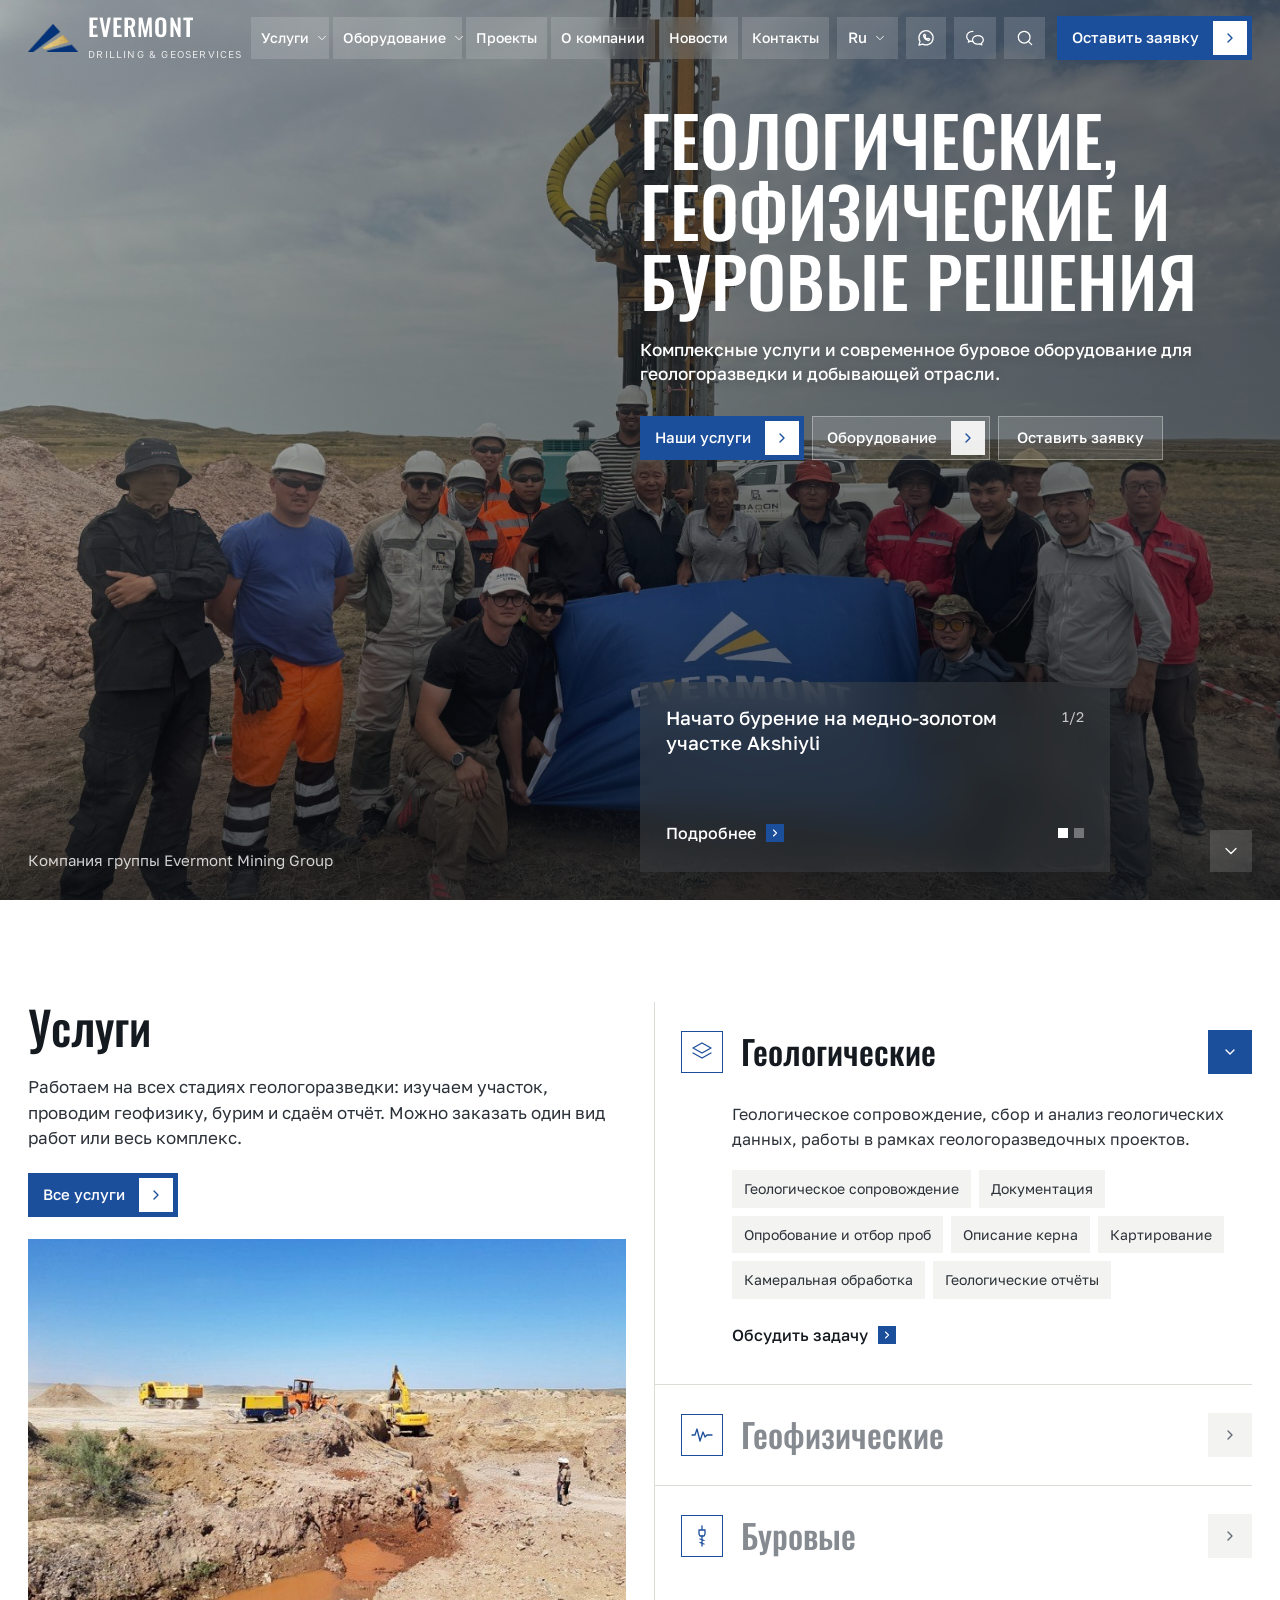
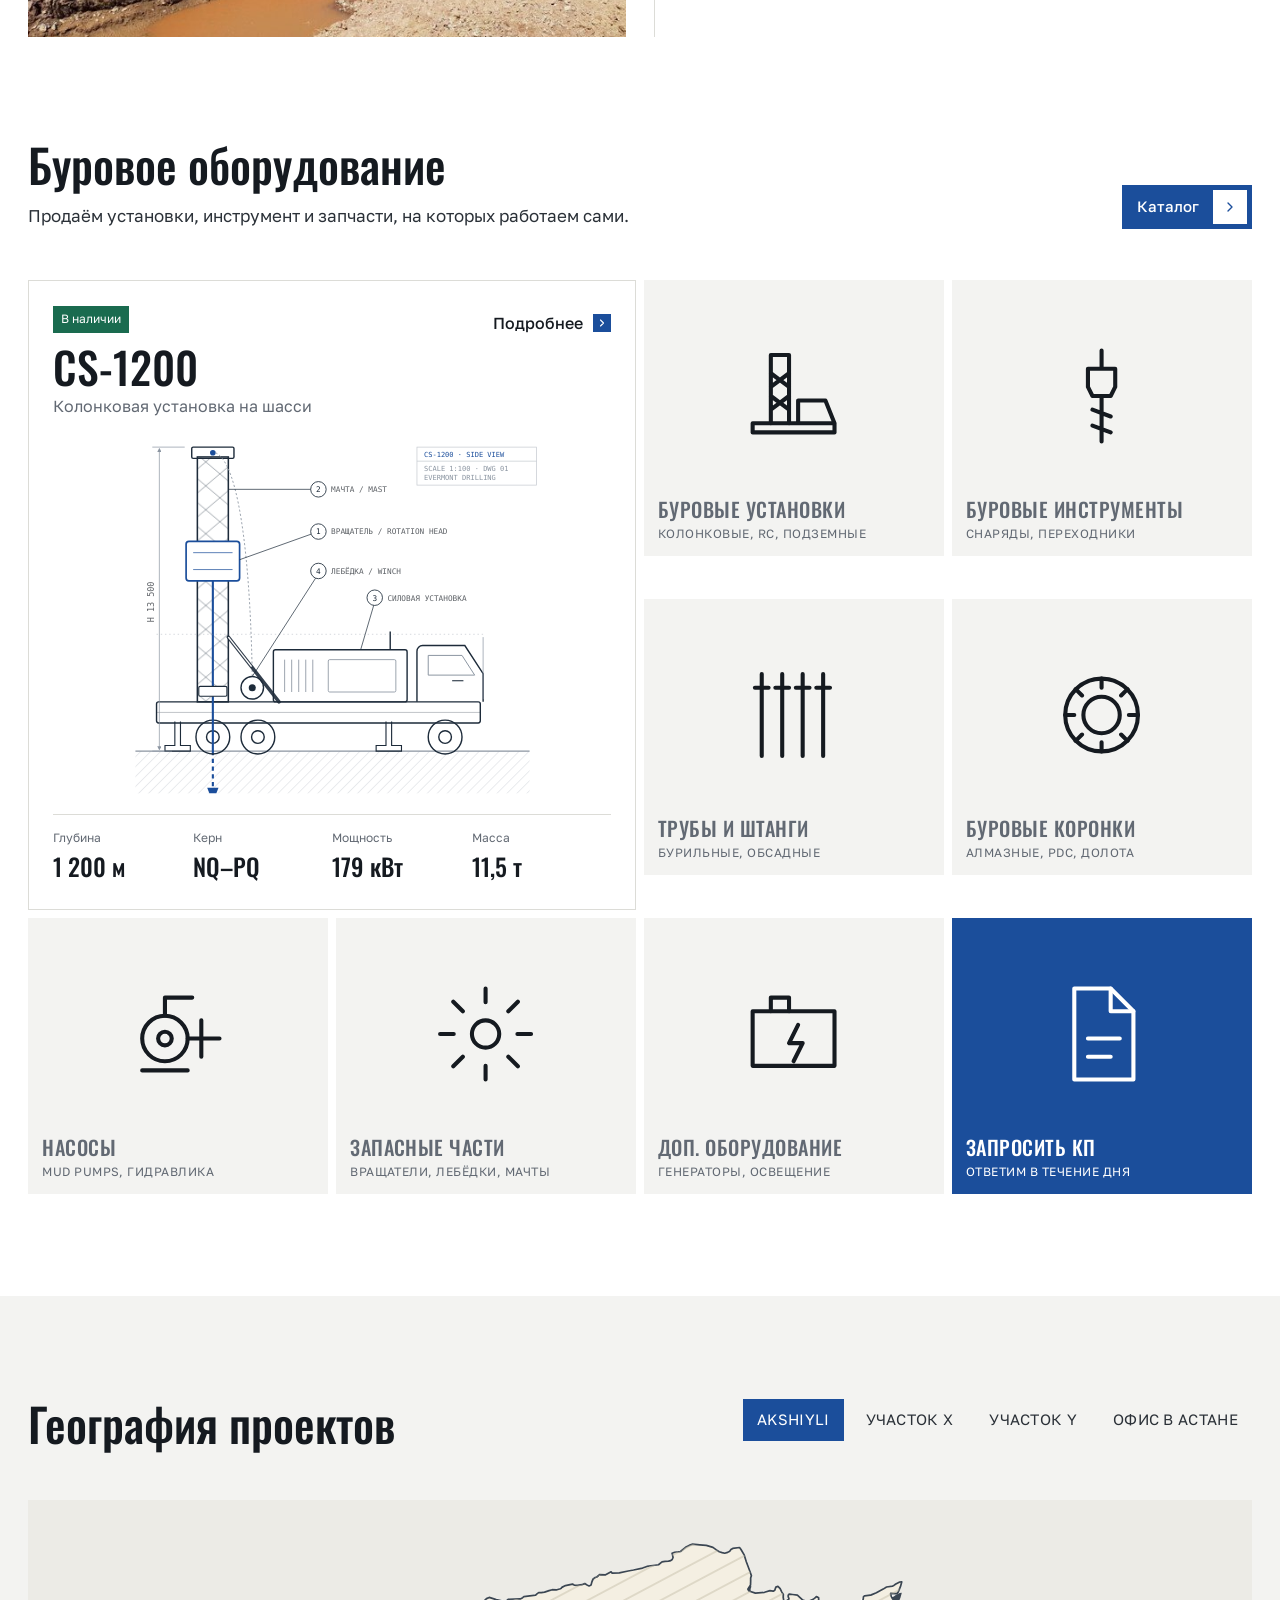
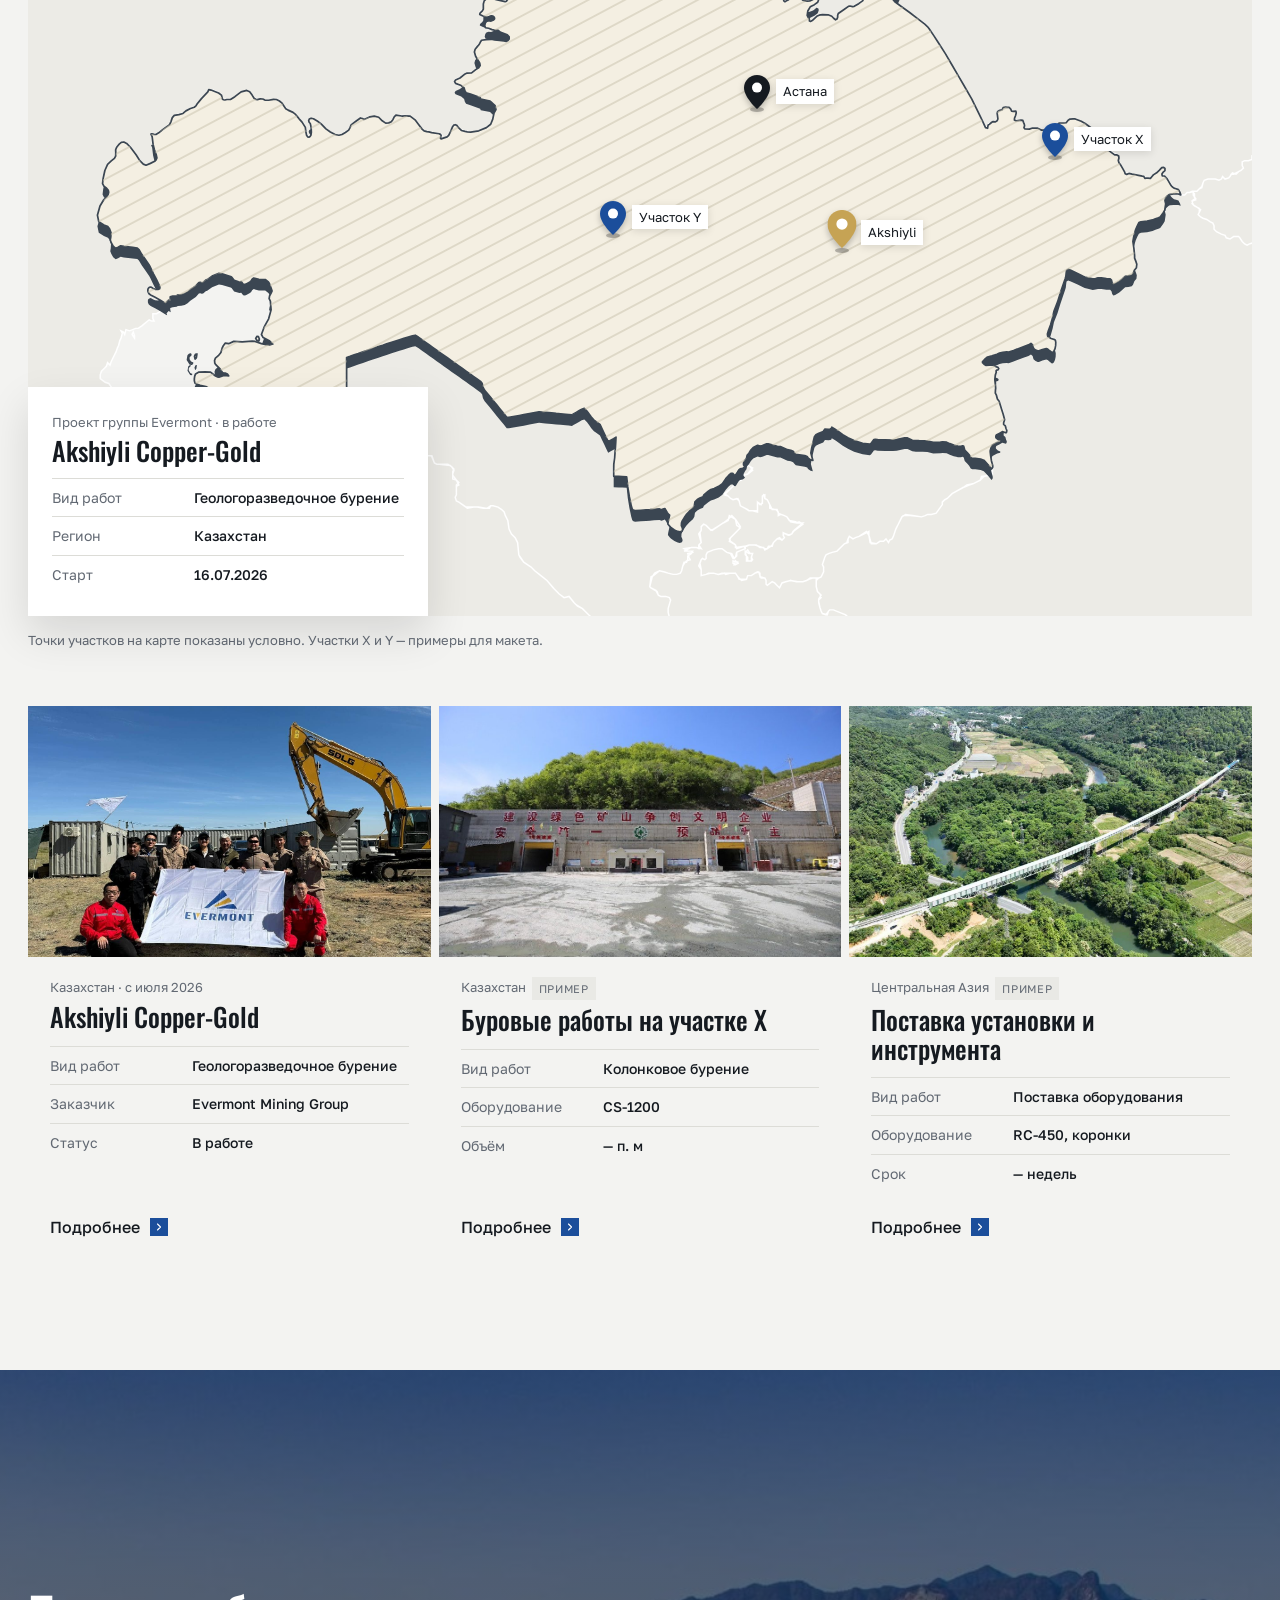
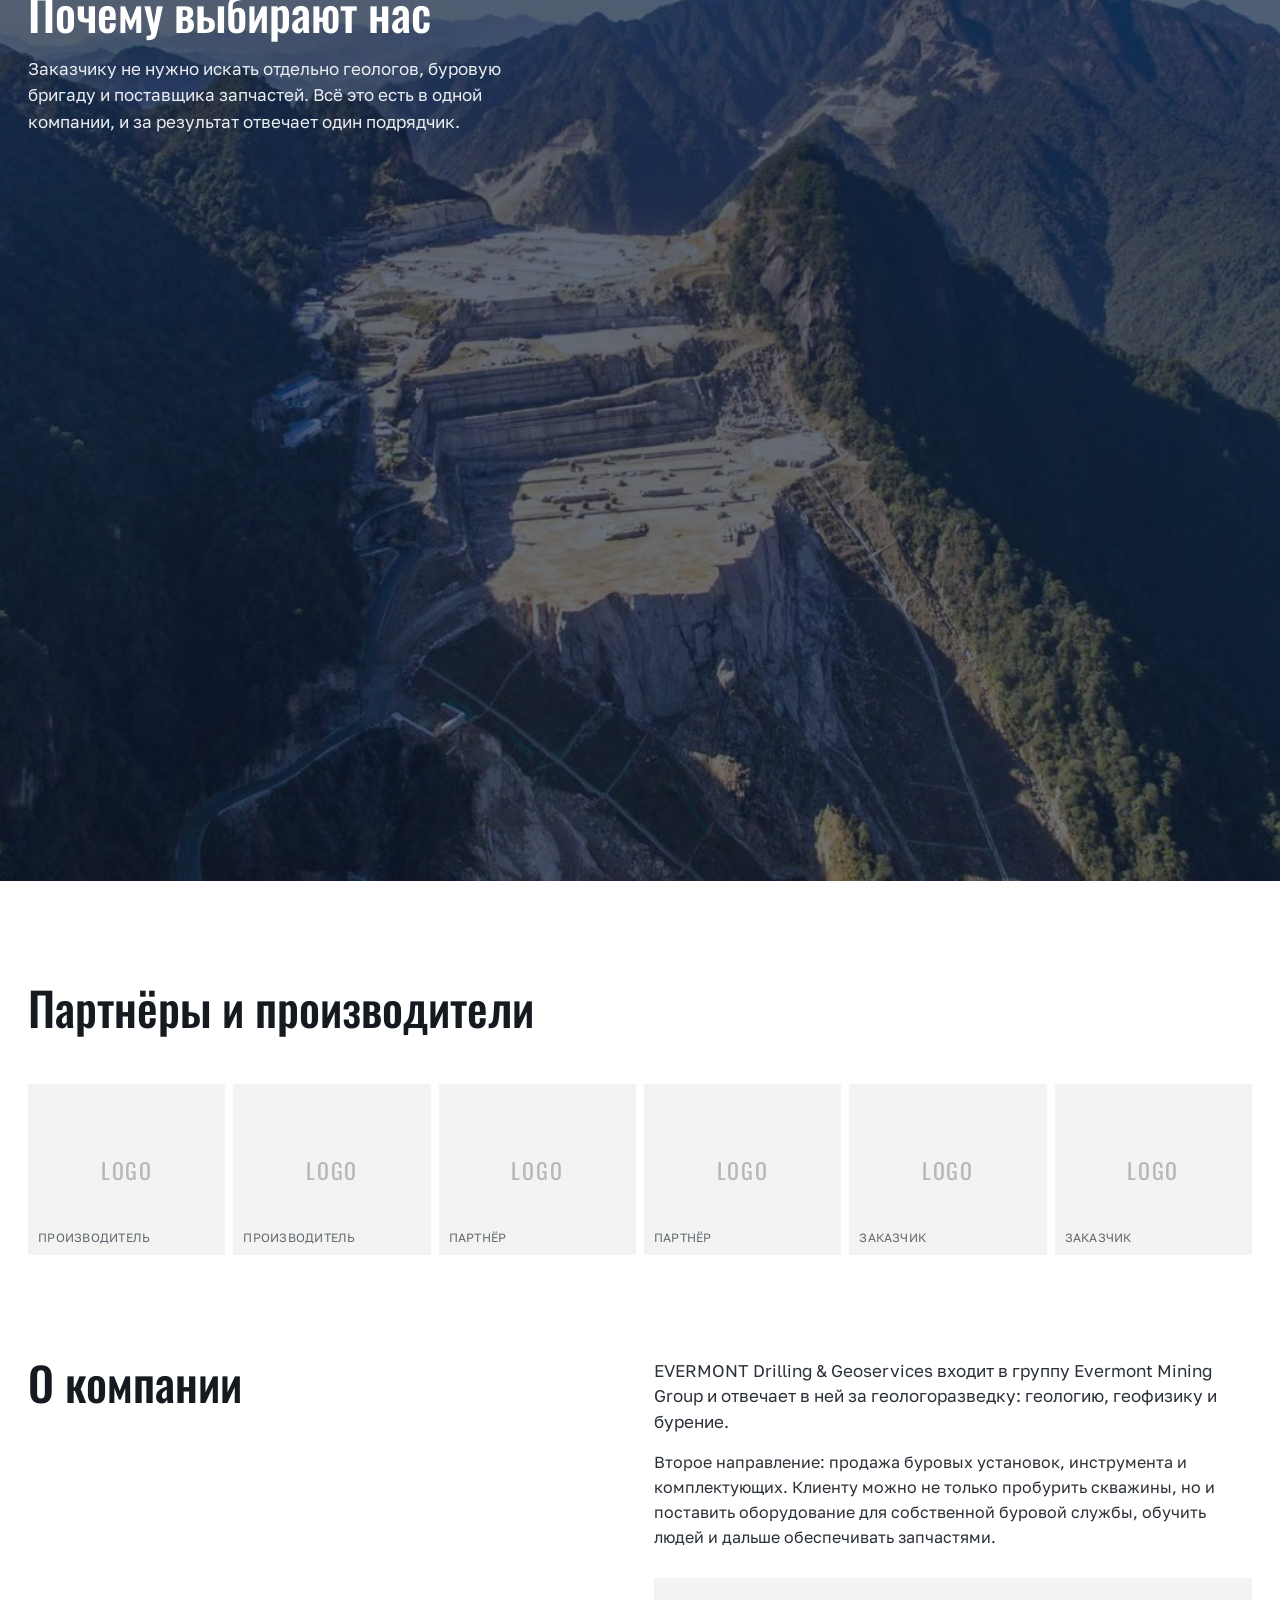
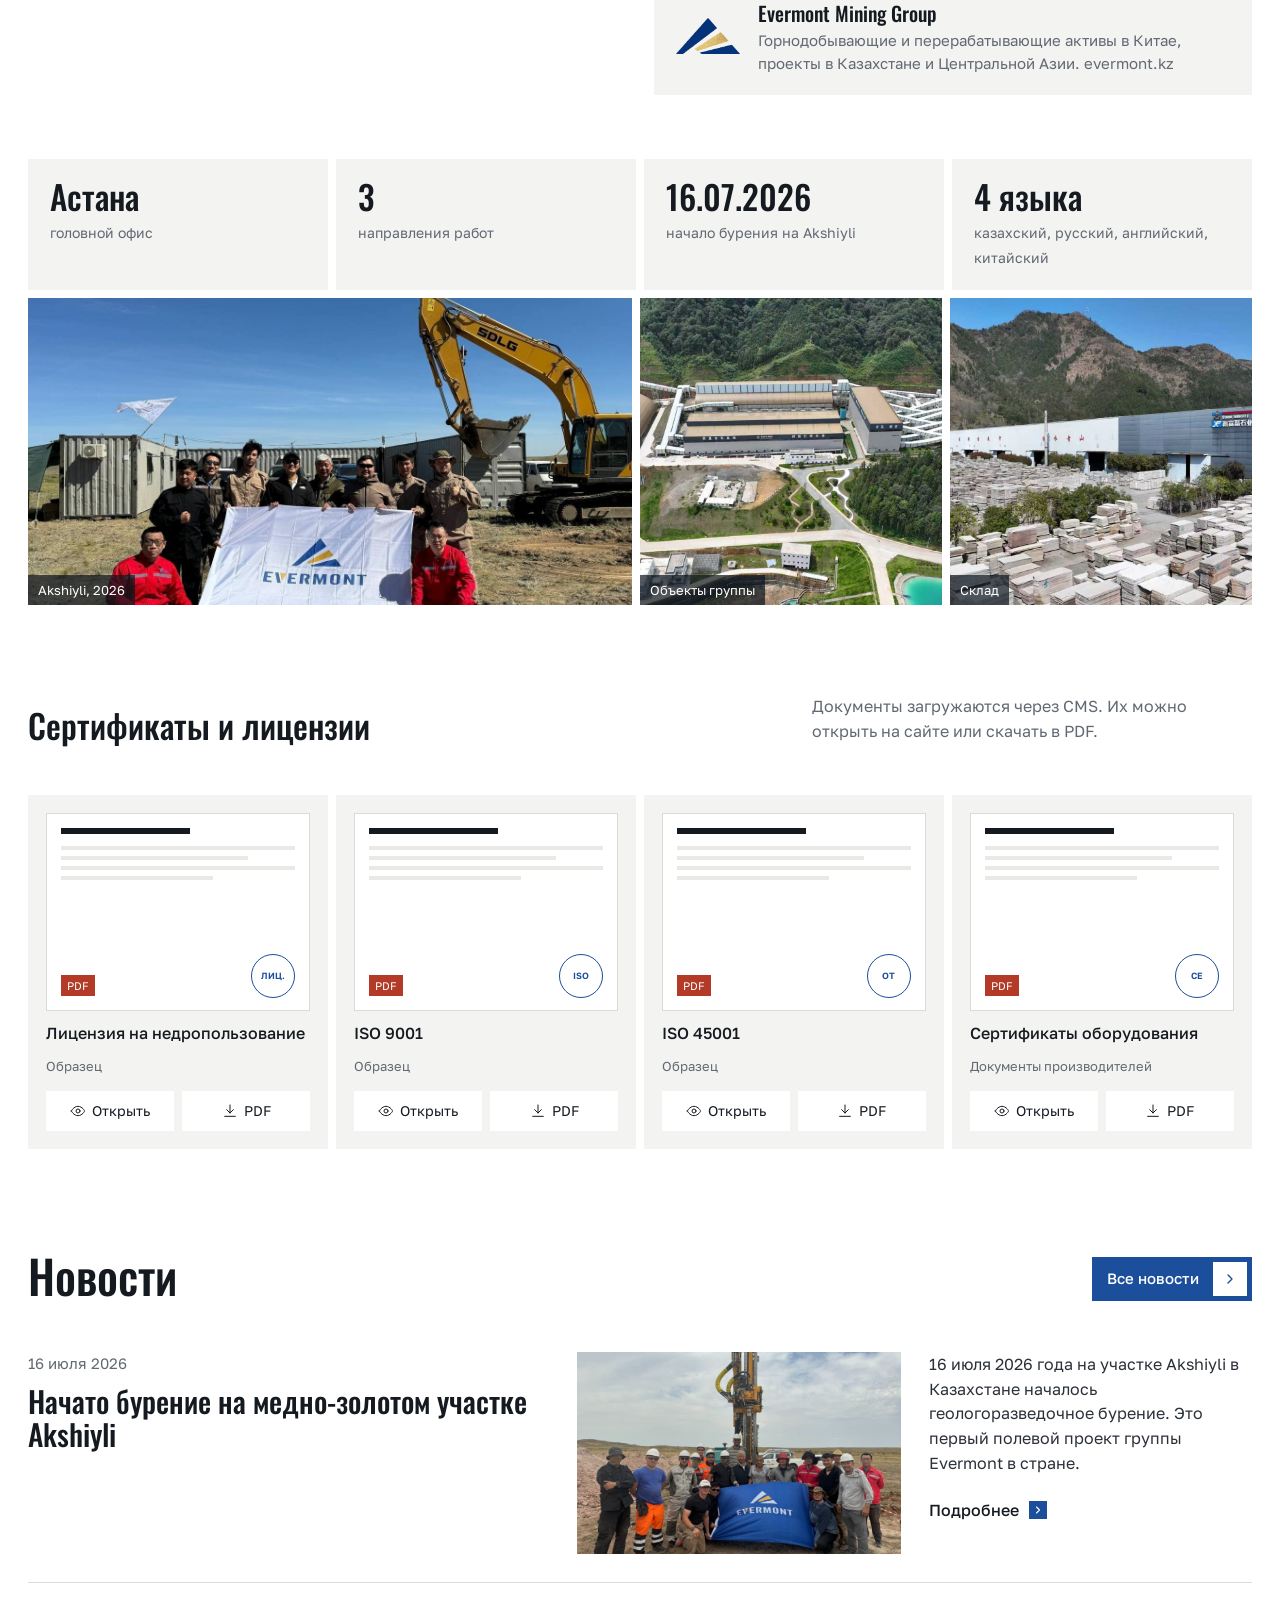
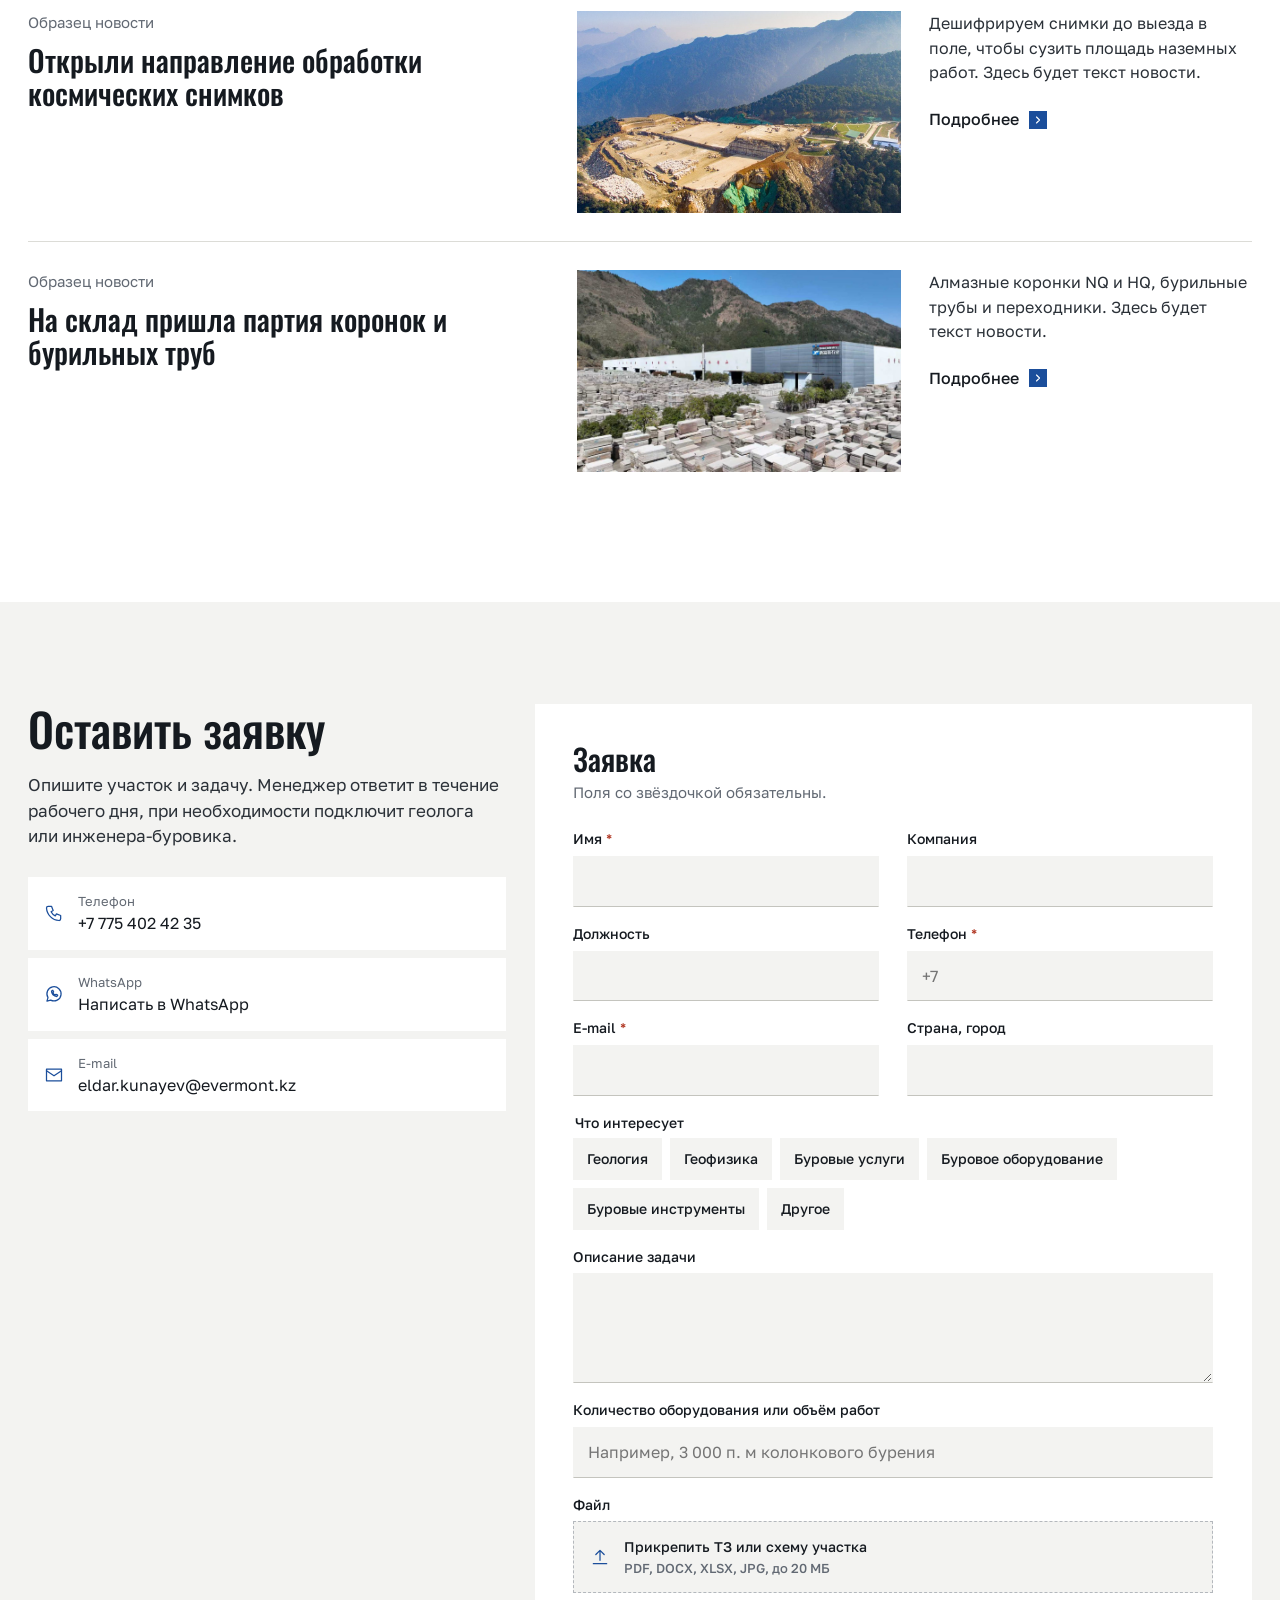
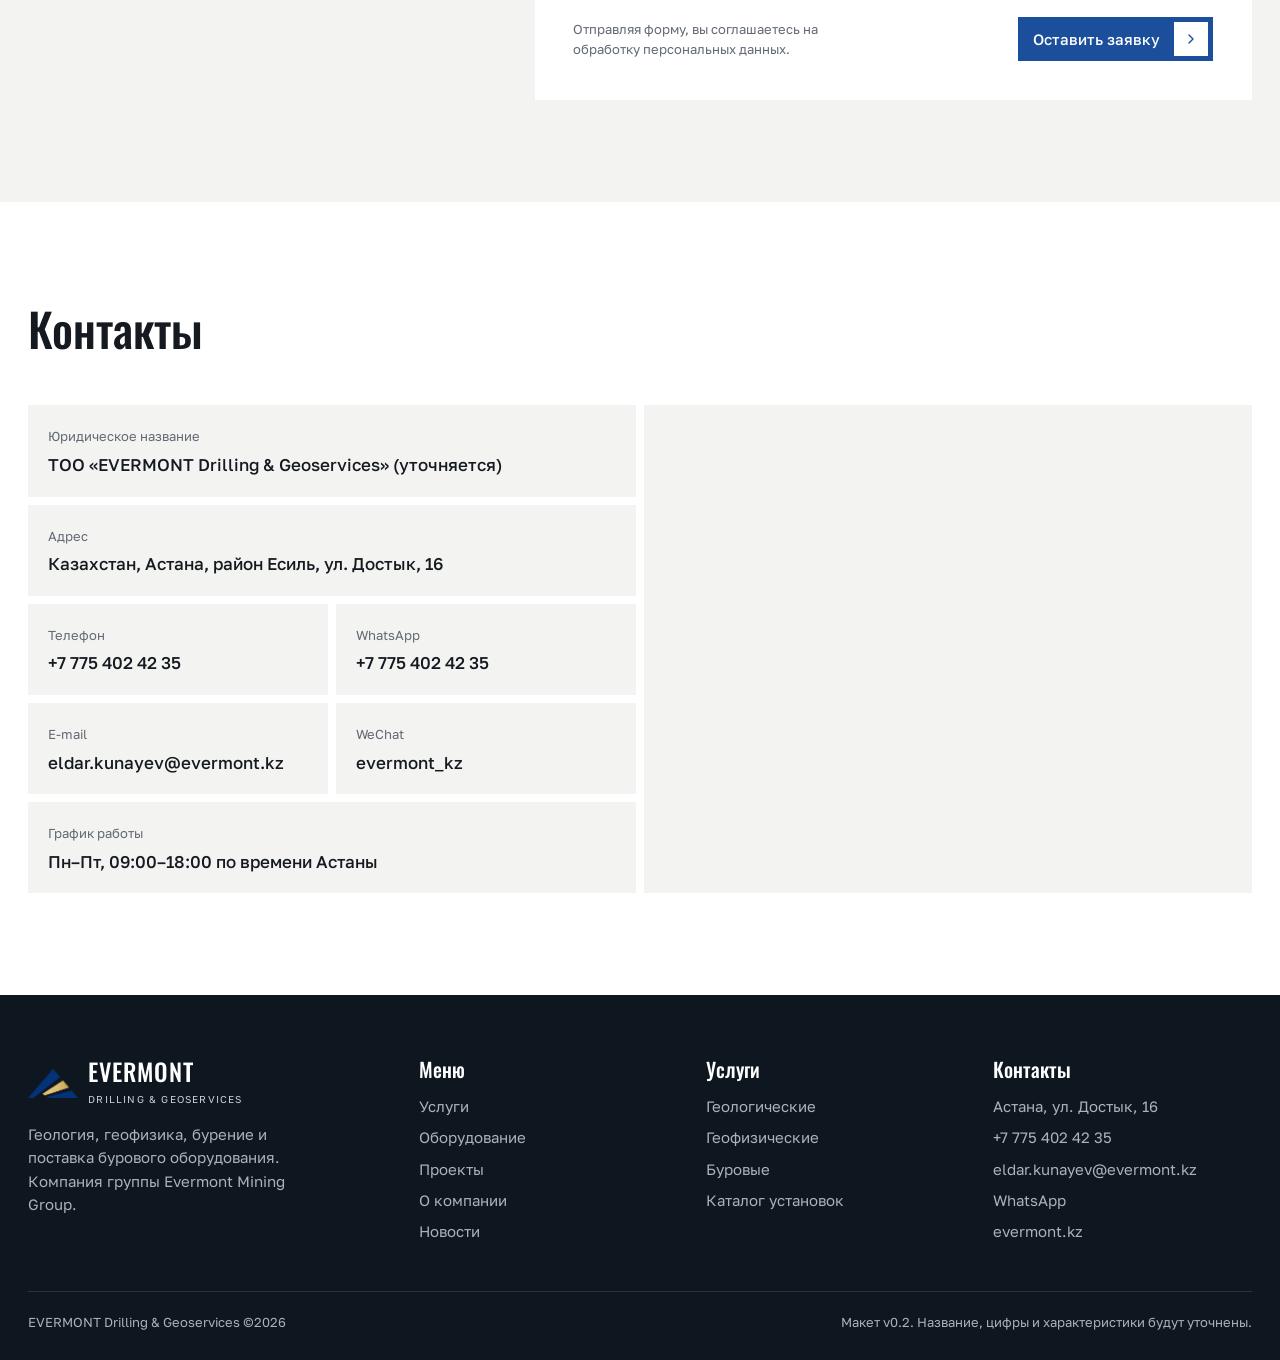
==== commit 91ce9c14: "Новый дизайн v0.2 в стилистике aurora.kz Oswald + Golos Text, квадратные кнопки, плитки, карта проек" ====
--- a/index.html
+++ b/index.html
@@ -3,531 +3,413 @@
 <head>
 <meta charset="utf-8">
 <meta name="viewport" content="width=device-width, initial-scale=1">
-<title>EVERMONT Drilling & Geoservices — геология, геофизика, бурение</title>
-<meta name="description" content="Комплексные геологические, геофизические и буровые услуги, поставка буровых установок, инструмента и комплектующих в Казахстане и Центральной Азии. Компания группы Evermont Mining Group.">
+<title>EVERMONT Drilling & Geoservices: геология, геофизика, бурение</title>
+<meta name="description" content="Геологические, геофизические и буровые услуги, продажа буровых установок, инструмента и запчастей в Казахстане и Центральной Азии. Компания группы Evermont Mining Group.">
 <meta property="og:title" content="EVERMONT Drilling & Geoservices">
-<meta property="og:description" content="Геологические, геофизические и буровые решения — от исследований до поставки оборудования.">
+<meta property="og:description" content="Геологические, геофизические и буровые решения в Казахстане и Центральной Азии.">
 <meta property="og:image" content="assets/img/akshiyli-drilling-2026-07-16.jpg">
-<meta name="theme-color" content="#07182a">
+<meta name="theme-color" content="#1b4e9b">
 <link rel="icon" href="assets/img/logo-evermont.png">
 <link rel="preconnect" href="https://fonts.googleapis.com">
 <link rel="preconnect" href="https://fonts.gstatic.com" crossorigin>
-<link href="https://fonts.googleapis.com/css2?family=Cormorant+Garamond:ital,wght@1,500;1,600&family=JetBrains+Mono:wght@400;500&family=Manrope:wght@400;500;600;700;800&display=swap" rel="stylesheet">
-<link rel="stylesheet" href="css/style.css">
+<link href="https://fonts.googleapis.com/css2?family=Golos+Text:wght@400;500;600&family=Oswald:wght@400;500&display=swap" rel="stylesheet">
+<link rel="stylesheet" href="css/style.css?v=2.1">
 </head>
 <body>
 <a class="skip-link" href="#main">К содержимому</a>
 
-<!-- ===================== HEADER ===================== -->
-<header class="site-header">
-  <div class="header-inner">
-    <a class="brand" href="index.html" aria-label="EVERMONT Drilling & Geoservices — на главную">
-      <img src="assets/img/logo-evermont.png" alt="" width="46" height="30">
-      <span class="brand-copy"><strong>EVERMONT</strong><small>Drilling &amp; Geoservices</small></span>
+<header class="header">
+  <div class="header-in">
+    <a class="logo" href="index.html" aria-label="EVERMONT Drilling & Geoservices, на главную">
+      <img src="assets/img/logo-evermont.png" alt="" width="50" height="32">
+      <span><b>EVERMONT</b><small>Drilling &amp; Geoservices</small></span>
     </a>
-    <nav class="site-nav" aria-label="Основное меню">
-      <a class="nav-link nav-home" href="index.html" aria-current="page" data-i18n="nav.home">Главная</a>
-      <a class="nav-link" href="#about" data-i18n="nav.about">О компании</a>
-      <div class="nav-item">
-        <a class="nav-link" href="#services"><span data-i18n="nav.services">Услуги</span><svg class="icon" aria-hidden="true"><use href="#i-chev"/></svg></a>
-        <div class="dropdown">
-          <a href="#services"><svg class="icon"><use href="#i-layers"/></svg><span>Геологические услуги<small>Сопровождение, керн, отчёты</small></span></a>
-          <a href="#services"><svg class="icon"><use href="#i-wave"/></svg><span>Геофизические услуги<small>Каротаж, наземная геофизика, космоснимки</small></span></a>
-          <a href="drilling.html"><svg class="icon"><use href="#i-drill"/></svg><span>Буровые услуги<small>Колонковое, RC, разведочное, подземное</small></span></a>
-        </div>
-      </div>
-      <div class="nav-item">
-        <a class="nav-link" href="#equipment"><span data-i18n="nav.equipment">Оборудование</span><svg class="icon" aria-hidden="true"><use href="#i-chev"/></svg></a>
-        <div class="dropdown">
-          <a href="rig.html"><svg class="icon"><use href="#i-rig"/></svg><span>Буровые установки<small>Каталог моделей и ТТХ</small></span></a>
-          <a href="#equipment"><svg class="icon"><use href="#i-bit"/></svg><span>Буровые инструменты<small>Коронки, PDC, трубы, штанги</small></span></a>
-          <a href="#equipment"><svg class="icon"><use href="#i-gear"/></svg><span>Комплектующие<small>Насосы, вращатели, лебёдки</small></span></a>
-          <a href="#equipment"><svg class="icon"><use href="#i-gen"/></svg><span>Дополнительное оборудование<small>Генераторы, освещение, пульты</small></span></a>
-        </div>
-      </div>
-      <a class="nav-link" href="#projects" data-i18n="nav.projects">Проекты</a>
-      <a class="nav-link" href="#news" data-i18n="nav.news">Новости</a>
-      <a class="nav-link" href="#contacts" data-i18n="nav.contacts">Контакты</a>
+    <nav class="nav" aria-label="Основное меню">
+      <div class="pill">
+        <a href="#services"><span data-i18n="nav.services">Услуги</span><svg class="icon" aria-hidden="true"><use href="#i-chev"/></svg></a>
+        <div class="drop"><div class="drop-in">
+          <a href="#services">Геологические услуги<small>Сопровождение, керн, отчёты</small></a>
+          <a href="#services">Геофизические услуги<small>Каротаж, наземная геофизика, космоснимки</small></a>
+          <a href="drilling.html">Буровые услуги<small>Колонковое, RC, разведочное, подземное</small></a>
+        </div></div>
+      </div>
+      <div class="pill">
+        <a href="#equipment"><span data-i18n="nav.equipment">Оборудование</span><svg class="icon" aria-hidden="true"><use href="#i-chev"/></svg></a>
+        <div class="drop"><div class="drop-in">
+          <a href="rig.html#catalog">Буровые установки<small>Модели и характеристики</small></a>
+          <a href="#equipment">Буровые инструменты<small>Коронки, PDC, долота, трубы</small></a>
+          <a href="#equipment">Комплектующие<small>Насосы, вращатели, лебёдки</small></a>
+          <a href="#equipment">Дополнительное оборудование<small>Генераторы, освещение, пульты</small></a>
+        </div></div>
+      </div>
+      <div class="pill"><a href="#projects" data-i18n="nav.projects">Проекты</a></div>
+      <div class="pill"><a href="#about" data-i18n="nav.about">О компании</a></div>
+      <div class="pill"><a href="#news" data-i18n="nav.news">Новости</a></div>
+      <div class="pill"><a href="#contacts" data-i18n="nav.contacts">Контакты</a></div>
     </nav>
-    <div class="header-actions">
-      <button class="icon-btn search-open" type="button" aria-label="Поиск по сайту"><svg class="icon"><use href="#i-search"/></svg></button>
-      <div class="lang">
-        <button class="lang-btn" type="button" aria-haspopup="true" aria-expanded="false" aria-label="Выбор языка"><svg class="icon"><use href="#i-globe"/></svg><span class="lang-current">RU</span><svg class="icon"><use href="#i-chev"/></svg></button>
-        <div class="lang-menu" role="menu">
-          <button role="menuitemradio" data-lang="kz">Қазақша <span>KZ</span></button>
-          <button role="menuitemradio" data-lang="ru">Русский <span>RU</span></button>
-          <button role="menuitemradio" data-lang="en">English <span>EN</span></button>
-          <button role="menuitemradio" data-lang="zh">中文 <span>ZH</span></button>
-        </div>
-      </div>
-      <a class="phone-link" href="tel:+77754024235">+7 775 402 42 35<small>Пн–Пт 09:00–18:00</small></a>
-      <a class="icon-btn hide-sm" href="https://wa.me/77754024235" target="_blank" rel="noopener" aria-label="Написать в WhatsApp"><svg class="icon"><use href="#i-wa"/></svg></a>
-      <div class="hide-sm" style="position:relative">
-        <button class="icon-btn wechat-btn" type="button" aria-label="WeChat" aria-expanded="false"><svg class="icon"><use href="#i-wechat"/></svg></button>
-        <div class="wechat-pop"><div class="qr" aria-hidden="true"></div>WeChat ID: <b>evermont_kz</b><br><small>QR-код — плейсхолдер</small></div>
-      </div>
-      <a class="btn btn-gold btn-sm hide-sm" href="#request" data-i18n="cta.request">Оставить заявку</a>
-      <button class="icon-btn burger" type="button" aria-label="Открыть меню" aria-expanded="false" aria-controls="mnav"><svg class="icon"><use href="#i-menu"/></svg></button>
-    </div>
+    <div class="lang">
+      <button class="hbtn lang-btn" type="button" aria-haspopup="true" aria-expanded="false" aria-label="Язык сайта"><span class="lang-current">Ru</span><svg class="icon" style="width:14px;height:14px"><use href="#i-chev"/></svg></button>
+      <div class="lang-menu" role="menu">
+        <button role="menuitemradio" data-lang="kz">Қазақша <span>Kz</span></button>
+        <button role="menuitemradio" data-lang="ru">Русский <span>Ru</span></button>
+        <button role="menuitemradio" data-lang="en">English <span>En</span></button>
+        <button role="menuitemradio" data-lang="zh">中文 <span>Zh</span></button>
+      </div>
+    </div>
+    <a class="hbtn phone hide-md" href="tel:+77754024235">+7 775 402 42 35</a>
+    <a class="hbtn hide-sm" href="https://wa.me/77754024235" target="_blank" rel="noopener" aria-label="WhatsApp"><svg class="icon"><use href="#i-wa"/></svg></a>
+    <div class="wechat hide-sm">
+      <button class="hbtn wechat-btn" type="button" aria-label="WeChat" aria-expanded="false"><svg class="icon"><use href="#i-wechat"/></svg></button>
+      <div class="wechat-pop"><div class="qr" aria-hidden="true"></div>WeChat ID: <b>evermont_kz</b><br><small>QR-код заменим на настоящий</small></div>
+    </div>
+    <button class="hbtn search-open" type="button" aria-label="Поиск по сайту"><svg class="icon"><use href="#i-search"/></svg></button>
+    <a class="btn hide-sm" href="#request"><span data-i18n="cta.request">Оставить заявку</span><span class="box"><svg class="icon"><use href="#i-right"/></svg></span></a>
+    <button class="hbtn burger" type="button" aria-label="Меню" aria-expanded="false" aria-controls="mnav"><svg class="icon"><use href="#i-menu"/></svg></button>
   </div>
 </header>
 
-<nav class="mobile-nav" id="mnav" aria-label="Мобильное меню">
-  <a href="index.html" data-i18n="nav.home">Главная</a>
-  <a href="#about" data-i18n="nav.about">О компании</a>
+<nav class="mnav" id="mnav" aria-label="Мобильное меню">
   <a href="#services" data-i18n="nav.services">Услуги</a>
   <div class="sub"><a href="#services">Геологические услуги</a><a href="#services">Геофизические услуги</a><a href="drilling.html">Буровые услуги</a></div>
   <a href="#equipment" data-i18n="nav.equipment">Оборудование</a>
-  <div class="sub"><a href="rig.html">Буровые установки</a><a href="#equipment">Буровые инструменты</a><a href="#equipment">Комплектующие</a></div>
+  <div class="sub"><a href="rig.html#catalog">Буровые установки</a><a href="#equipment">Буровые инструменты</a><a href="#equipment">Комплектующие</a></div>
   <a href="#projects" data-i18n="nav.projects">Проекты</a>
+  <a href="#about" data-i18n="nav.about">О компании</a>
   <a href="#news" data-i18n="nav.news">Новости</a>
   <a href="#contacts" data-i18n="nav.contacts">Контакты</a>
-  <div class="langs" role="group" aria-label="Язык">
-    <button data-lang="kz">KZ</button><button data-lang="ru">RU</button><button data-lang="en">EN</button><button data-lang="zh">中文</button>
-  </div>
-  <a class="btn btn-gold" href="#request" data-i18n="cta.request" style="border:0;font-size:16px">Оставить заявку</a>
+  <div class="langs" role="group" aria-label="Язык"><button data-lang="kz">Kz</button><button data-lang="ru">Ru</button><button data-lang="en">En</button><button data-lang="zh">中文</button></div>
+  <a href="tel:+77754024235" style="font-family:var(--body);font-size:18px">+7 775 402 42 35</a>
 </nav>
 
-<div class="depth-rail" data-max="1200" aria-hidden="true"><span>0 м</span><div class="track"><i class="bit"></i></div><span class="val">0000 м</span></div>
-
 <main id="main">
 
-<!-- ===================== HERO ===================== -->
+<!-- HERO -->
 <section class="hero">
-  <div class="hero-bg"><img src="assets/img/hero-quarry-aerial.jpg" alt="" fetchpriority="high"></div>
-  <div class="shell hero-main">
-    <div>
-      <div class="hero-kicker anim" style="--d:.05s"><span class="dot"></span><span data-i18n="hero.kicker">Казахстан · Центральная Азия</span></div>
-      <h1 class="h1 anim" style="--d:.15s" data-i18n-html="hero.title">Геологические, геофизические и <em>буровые решения</em></h1>
-      <p class="hero-sub anim" style="--d:.3s" data-i18n="hero.sub">Комплексные услуги и современное буровое оборудование для геологоразведки и добывающей отрасли.</p>
-      <div class="hero-ctas anim" style="--d:.45s">
-        <a class="btn btn-gold" href="#services"><span data-i18n="hero.b1">Наши услуги</span><svg class="icon arrow"><use href="#i-arrow"/></svg></a>
-        <a class="btn btn-ghost" href="#equipment" data-i18n="hero.b2">Оборудование</a>
-        <a class="btn btn-ghost" href="#request" data-i18n="cta.request">Оставить заявку</a>
-      </div>
-    </div>
-    <aside class="field-card anim" style="--d:.6s" aria-label="С объекта">
-      <div class="live"><span class="dot" style="width:7px;height:7px;border-radius:50%;background:var(--gold)"></span>Field log · в работе</div>
-      <figure><img src="assets/img/akshiyli-drilling-2026-07-16.jpg" alt="Буровая бригада у установки на участке Akshiyli" width="1600" height="1199"></figure>
-      <div class="field-meta">
-        <div><span>Объект</span><strong>Akshiyli Cu-Au</strong></div>
-        <div><span>Старт бурения</span><strong>16.07.2026</strong></div>
-        <div><span>Вид работ</span><strong>Колонковое</strong></div>
-        <div><span>Регион</span><strong>Казахстан</strong></div>
-      </div>
-    </aside>
-  </div>
-  <div class="hero-foot">
-    <div class="core-strip" aria-hidden="true">
-      <i style="--c:var(--rock-3);--f:2;--d:.2s"></i><i style="--c:var(--rock-2);--f:1;--d:.3s"></i><i style="--c:var(--rock-6);--f:3;--d:.4s"></i><i style="--c:var(--gold);--f:.6;--d:.5s"></i><i style="--c:var(--rock-1);--f:2;--d:.6s"></i><i style="--c:var(--rock-4);--f:1.2;--d:.7s"></i><i style="--c:var(--rock-5);--f:2.4;--d:.8s"></i><i style="--c:var(--rock-3);--f:1;--d:.9s"></i><i style="--c:var(--blue);--f:1.6;--d:1s"></i>
-    </div>
-    <div class="shell hero-stats">
-      <div><strong data-count="3">3</strong><span>направления: геология, геофизика, бурение</span></div>
-      <div><strong data-count="7">7</strong><span>категорий бурового оборудования</span></div>
-      <div><strong data-count="4">4</strong><span>языка обслуживания: KZ · RU · EN · 中文</span></div>
-      <div><strong>1</strong><span>подрядчик на весь цикл работ</span></div>
-    </div>
-  </div>
-</section>
-
-<!-- ===================== POSITIONING ===================== -->
-<section class="equation" aria-label="Позиционирование">
-  <div class="shell eq-row">
-    <div class="eq-cell reveal"><span class="num">01 — ПОДРЯДЧИК</span><h3>Выполняем работы</h3><p>Геологические, геофизические и буровые работы силами собственных бригад.</p></div>
-    <div class="eq-op" aria-hidden="true">+</div>
-    <div class="eq-cell reveal" style="--rd:.08s"><span class="num">02 — ТЕХНИЧЕСКИЙ ПАРТНЁР</span><h3>Сопровождаем</h3><p>Подбор методики, интерпретация данных, техническая поддержка на объекте.</p></div>
-    <div class="eq-op" aria-hidden="true">+</div>
-    <div class="eq-cell reveal" style="--rd:.16s"><span class="num">03 — ПОСТАВЩИК</span><h3>Поставляем</h3><p>Буровые установки, инструмент, комплектующие и запасные части.</p></div>
-    <div class="eq-op" aria-hidden="true">=</div>
-    <div class="eq-cell eq-result reveal" style="--rd:.24s"><span class="num">РЕЗУЛЬТАТ</span><h3>Комплексное решение</h3><p>От исследований и бурения до поставки оборудования — в одном договоре.</p></div>
-  </div>
-</section>
-
-<!-- ===================== DIRECTIONS ===================== -->
-<section class="section" id="services">
-  <div class="shell">
-    <div class="section-head">
-      <div>
-        <p class="eyebrow"><span data-i18n="sec.directions">Наши направления</span><span class="depth-tag">0120 м</span></p>
-        <h2 class="h2 reveal">Три направления — <em>одна команда</em> на объекте</h2>
-      </div>
-      <p class="lead reveal">Берём на себя полный цикл геологоразведочных работ: от сбора и интерпретации данных до бурения скважин и подготовки отчётности для недропользователя.</p>
-    </div>
-    <div class="dir-grid">
-      <a class="dir-card reveal" href="#services">
-        <img src="assets/img/akshiyli-site-overview.jpg" alt="" loading="lazy">
-        <div class="dir-top"><span class="dir-num">01 / ГЕОЛОГИЯ</span><span class="dir-icon"><svg class="icon"><use href="#i-layers"/></svg></span></div>
-        <div class="dir-body">
-          <h3>Геологические услуги</h3>
+  <div class="slides" aria-hidden="true">
+    <img class="on" src="assets/img/akshiyli-drilling-2026-07-16.jpg" alt="" style="object-position:50% 30%">
+    <img src="assets/img/hero-quarry-aerial.jpg" alt="">
+    <img src="assets/img/akshiyli-site-overview.jpg" alt="">
+  </div>
+  <div class="hero-in">
+    <div class="hero-copy">
+      <h1 class="rise" style="--d:.1s" data-i18n="hero.title">Геологические, геофизические и буровые решения</h1>
+      <p class="hero-sub rise" style="--d:.25s" data-i18n="hero.sub">Комплексные услуги и современное буровое оборудование для геологоразведки и добывающей отрасли.</p>
+      <div class="hero-ctas rise" style="--d:.4s">
+        <a class="btn" href="#services"><span data-i18n="hero.b1">Наши услуги</span><span class="box"><svg class="icon"><use href="#i-right"/></svg></span></a>
+        <a class="btn ghost" href="#equipment"><span data-i18n="hero.b2">Оборудование</span><span class="box"><svg class="icon"><use href="#i-right"/></svg></span></a>
+        <a class="btn ghost plain" href="#request" data-i18n="cta.request">Оставить заявку</a>
+      </div>
+    </div>
+  </div>
+  <p class="hero-since" data-i18n="hero.since">Компания группы Evermont Mining Group</p>
+  <div class="hero-news" aria-label="Новости">
+    <div class="slide on">
+      <div class="top"><h3>Начато бурение на медно-золотом участке Akshiyli</h3><span class="count">1/2</span></div>
+      <div class="bottom"><a class="more" href="#news"><span data-i18n="cta.more">Подробнее</span><span class="sq"><svg class="icon"><use href="#i-right"/></svg></span></a><div class="dots"><button aria-label="Новость 1" aria-current="true"></button><button aria-label="Новость 2"></button></div></div>
+    </div>
+    <div class="slide">
+      <div class="top"><h3>Каталог: буровые установки, коронки, трубы и запчасти</h3><span class="count">2/2</span></div>
+      <div class="bottom"><a class="more" href="rig.html#catalog"><span data-i18n="cta.more">Подробнее</span><span class="sq"><svg class="icon"><use href="#i-right"/></svg></span></a><div class="dots"><button aria-label="Новость 1"></button><button aria-label="Новость 2" aria-current="true"></button></div></div>
+    </div>
+  </div>
+  <a class="scroll-down" href="#services" aria-label="Прокрутить вниз"><svg class="icon"><use href="#i-down"/></svg></a>
+</section>
+
+<!-- SERVICES -->
+<section class="section services" id="services">
+  <div class="wrap split">
+    <div class="svc-left">
+      <h2 class="h2" data-i18n="sec.services">Услуги</h2>
+      <p class="lead">Работаем на всех стадиях геологоразведки: изучаем участок, проводим геофизику, бурим и сдаём отчёт. Можно заказать один вид работ или весь комплекс.</p>
+      <div><a class="btn" href="drilling.html"><span data-i18n="cta.all">Все услуги</span><span class="box"><svg class="icon"><use href="#i-right"/></svg></span></a></div>
+      <div class="photo"><img src="assets/img/akshiyli-site-overview.jpg" alt="Полевые работы на участке" loading="lazy"></div>
+    </div>
+    <div class="acc">
+      <div class="acc-item open" data-img="assets/img/akshiyli-site-overview.jpg">
+        <button class="acc-btn" type="button" aria-expanded="true"><span class="acc-ic"><svg class="icon"><use href="#i-layers"/></svg></span><h3>Геологические</h3><span class="state"><svg class="icon"><use href="#i-right"/></svg></span></button>
+        <div class="acc-body"><div>
           <p>Геологическое сопровождение, сбор и анализ геологических данных, работы в рамках геологоразведочных проектов.</p>
-          <ul class="dir-list"><li>Документация</li><li>Описание керна</li><li>Опробование</li><li>Картирование</li><li>Отчёты</li></ul>
-          <span class="link-arrow"><span data-i18n="cta.more">Подробнее</span><svg class="icon"><use href="#i-arrow"/></svg></span>
-        </div>
+          <ul><li>Геологическое сопровождение</li><li>Документация</li><li>Опробование и отбор проб</li><li>Описание керна</li><li>Картирование</li><li>Камеральная обработка</li><li>Геологические отчёты</li></ul>
+          <a class="more" href="#request"><span>Обсудить задачу</span><span class="sq"><svg class="icon"><use href="#i-right"/></svg></span></a>
+        </div></div>
+      </div>
+      <div class="acc-item" data-img="assets/img/dexing-granite-quarry-aerial-view.jpg">
+        <button class="acc-btn" type="button" aria-expanded="false"><span class="acc-ic"><svg class="icon"><use href="#i-wave"/></svg></span><h3>Геофизические</h3><span class="state"><svg class="icon"><use href="#i-right"/></svg></span></button>
+        <div class="acc-body"><div>
+          <p>Геофизические исследования для оценки геологического строения и перспективности участков. Обработка и интерпретация космических снимков.</p>
+          <ul><li>Каротаж</li><li>Наземная геофизика</li><li>Геофизика скважин</li><li>Интерпретация данных</li><li>Космоснимки</li></ul>
+          <a class="more" href="#request"><span>Обсудить задачу</span><span class="sq"><svg class="icon"><use href="#i-right"/></svg></span></a>
+        </div></div>
+      </div>
+      <div class="acc-item" data-img="assets/img/akshiyli-drilling-2026-07-16.jpg">
+        <button class="acc-btn" type="button" aria-expanded="false"><span class="acc-ic"><svg class="icon"><use href="#i-drill"/></svg></span><h3>Буровые</h3><span class="state"><svg class="icon"><use href="#i-right"/></svg></span></button>
+        <div class="acc-body"><div>
+          <p>Бурение разведочных, геологоразведочных и других скважин собственными установками и бригадами.</p>
+          <ul><li>Колонковое</li><li>RC drilling</li><li>Разведочное</li><li>Поверхностное</li><li>Подземное</li></ul>
+          <a class="more" href="drilling.html"><span>Виды бурения</span><span class="sq"><svg class="icon"><use href="#i-right"/></svg></span></a>
+        </div></div>
+      </div>
+    </div>
+  </div>
+</section>
+
+<!-- EQUIPMENT -->
+<section class="section bg-2" id="equipment" style="background:#fff;padding-top:0">
+  <div class="wrap">
+    <div class="s-head">
+      <div><h2 class="h2" data-i18n="sec.equipment">Буровое оборудование</h2><p class="lead" style="margin-top:14px">Продаём установки, инструмент и запчасти, на которых работаем сами.</p></div>
+      <a class="btn" href="rig.html#catalog"><span data-i18n="cta.catalog">Каталог</span><span class="box"><svg class="icon"><use href="#i-right"/></svg></span></a>
+    </div>
+    <div class="tiles">
+      <a class="tile big rv-up" href="rig.html">
+        <div class="head"><div><span class="tag">В наличии</span><h3>CS-1200</h3><p>Колонковая установка на шасси</p></div><span class="more"><span data-i18n="cta.more">Подробнее</span><span class="sq"><svg class="icon"><use href="#i-right"/></svg></span></span></div>
+        <div class="bp"><img src="assets/rig-blueprint-light.svg" alt="Схема установки CS-1200" loading="lazy" width="640" height="540"></div>
+        <div class="specs"><div><span>Глубина</span><b>1 200 м</b></div><div><span>Керн</span><b>NQ–PQ</b></div><div><span>Мощность</span><b>179 кВт</b></div><div><span>Масса</span><b>11,5 т</b></div></div>
       </a>
-      <a class="dir-card reveal" href="#services" style="--rd:.08s">
-        <img src="assets/img/dexing-granite-quarry-aerial-view.jpg" alt="" loading="lazy">
-        <div class="dir-top"><span class="dir-num">02 / ГЕОФИЗИКА</span><span class="dir-icon"><svg class="icon"><use href="#i-wave"/></svg></span></div>
-        <div class="dir-body">
-          <h3>Геофизические услуги</h3>
-          <p>Геофизические исследования для оценки геологического строения и перспективности участков. Обработка и интерпретация космических снимков.</p>
-          <ul class="dir-list"><li>Каротаж</li><li>Наземная геофизика</li><li>ГИС скважин</li><li>Космоснимки</li></ul>
-          <span class="link-arrow"><span data-i18n="cta.more">Подробнее</span><svg class="icon"><use href="#i-arrow"/></svg></span>
-        </div>
+      <a class="tile rv-up" href="rig.html#catalog"><span class="ill"><svg class="icon"><use href="#i-rig"/></svg></span><span class="cap"><span><b>Буровые установки</b><span>Колонковые, RC, подземные</span></span></span></a>
+      <a class="tile rv-up" href="#equipment"><span class="ill"><svg class="icon"><use href="#i-drill"/></svg></span><span class="cap"><span><b>Буровые инструменты</b><span>Снаряды, переходники</span></span></span></a>
+      <a class="tile rv-up" href="#equipment"><span class="ill"><svg class="icon"><use href="#i-rods"/></svg></span><span class="cap"><span><b>Трубы и штанги</b><span>Бурильные, обсадные</span></span></span></a>
+      <a class="tile rv-up" href="#equipment"><span class="ill"><svg class="icon"><use href="#i-crown"/></svg></span><span class="cap"><span><b>Буровые коронки</b><span>Алмазные, PDC, долота</span></span></span></a>
+      <a class="tile rv-up" href="#equipment"><span class="ill"><svg class="icon"><use href="#i-pump"/></svg></span><span class="cap"><span><b>Насосы</b><span>Mud pumps, гидравлика</span></span></span></a>
+      <a class="tile rv-up" href="#equipment"><span class="ill"><svg class="icon"><use href="#i-gear"/></svg></span><span class="cap"><span><b>Запасные части</b><span>Вращатели, лебёдки, мачты</span></span></span></a>
+      <a class="tile rv-up" href="#equipment"><span class="ill"><svg class="icon"><use href="#i-gen"/></svg></span><span class="cap"><span><b>Доп. оборудование</b><span>Генераторы, освещение</span></span></span></a>
+      <a class="tile cta rv-up" href="#request"><span class="ill"><svg class="icon"><use href="#i-file"/></svg></span><span class="cap"><span><b>Запросить КП</b><span>Ответим в течение дня</span></span></span></a>
+    </div>
+  </div>
+</section>
+
+<!-- GEOGRAPHY + PROJECTS -->
+<section class="section bg-2" id="projects">
+  <div class="wrap">
+    <div class="s-head" style="align-items:flex-start">
+      <h2 class="h2" data-i18n="sec.geo">География проектов</h2>
+      <div class="geo-tabs" role="group" aria-label="Проекты на карте">
+        <button class="chip" type="button" data-id="aksh" aria-pressed="true">Akshiyli</button>
+        <button class="chip" type="button" data-id="x" aria-pressed="false">Участок X</button>
+        <button class="chip" type="button" data-id="y" aria-pressed="false">Участок Y</button>
+        <button class="chip" type="button" data-id="office" aria-pressed="false">Офис в Астане</button>
+      </div>
+    </div>
+    <div class="map">
+      <img src="assets/kz-map.svg" alt="Карта Казахстана с проектами компании" width="1000" height="585" loading="lazy">
+      <button class="pin office" type="button" data-id="office" style="left:59.6%;top:29.7%" aria-label="Офис в Астане"><svg class="mk"><use href="#i-marker"/></svg><span class="base"></span><span class="lbl">Астана</span></button>
+      <button class="pin" type="button" data-id="aksh" style="left:66.5%;top:49.4%" aria-label="Akshiyli"><svg class="mk"><use href="#i-marker"/></svg><span class="base"></span><span class="lbl">Akshiyli</span></button>
+      <button class="pin" type="button" data-id="x" style="left:83.9%;top:36.4%" aria-label="Участок X"><svg class="mk"><use href="#i-marker"/></svg><span class="base"></span><span class="lbl">Участок X</span></button>
+      <button class="pin" type="button" data-id="y" style="left:47.8%;top:47.2%" aria-label="Участок Y"><svg class="mk"><use href="#i-marker"/></svg><span class="base"></span><span class="lbl">Участок Y</span></button>
+      <div class="map-card" aria-live="polite"></div>
+    </div>
+    <p class="map-note">Точки участков на карте показаны условно. Участки X и Y — примеры для макета.</p>
+
+    <div class="proj">
+      <a class="pcard rv-up" href="drilling.html#explore">
+        <div class="ph"><img src="assets/img/akshiyli-team-visit.jpg" alt="Команда на площадке Akshiyli" loading="lazy"></div>
+        <div class="bd"><span class="meta">Казахстан · с июля 2026</span><h3>Akshiyli Copper-Gold</h3>
+          <dl class="kv"><div><dt>Вид работ</dt><dd>Геологоразведочное бурение</dd></div><div><dt>Заказчик</dt><dd>Evermont Mining Group</dd></div><div><dt>Статус</dt><dd>В работе</dd></div></dl>
+          <span class="more"><span data-i18n="cta.more">Подробнее</span><span class="sq"><svg class="icon"><use href="#i-right"/></svg></span></span></div>
       </a>
-      <a class="dir-card feature reveal" href="drilling.html" style="--rd:.16s">
-        <img src="assets/img/akshiyli-drilling-2026-07-16.jpg" alt="" loading="lazy" style="object-position:50% 20%">
-        <div class="dir-top"><span class="dir-num">03 / БУРЕНИЕ</span><span class="badge">Ключевое направление</span></div>
-        <div class="dir-body">
-          <h3>Буровые услуги</h3>
-          <p>Бурение разведочных, геологоразведочных и других скважин с использованием современного оборудования.</p>
-          <ul class="dir-list"><li>Колонковое</li><li>RC drilling</li><li>Разведочное</li><li>Подземное</li></ul>
-          <span class="link-arrow"><span data-i18n="cta.more">Подробнее</span><svg class="icon"><use href="#i-arrow"/></svg></span>
-        </div>
+      <a class="pcard rv-up" href="#projects">
+        <div class="ph"><img src="assets/img/benxi-iron-mine-mine-entrance.jpg" alt="" loading="lazy"></div>
+        <div class="bd"><span class="meta">Казахстан<span class="sample">пример</span></span><h3>Буровые работы на участке X</h3>
+          <dl class="kv"><div><dt>Вид работ</dt><dd>Колонковое бурение</dd></div><div><dt>Оборудование</dt><dd>CS-1200</dd></div><div><dt>Объём</dt><dd>— п. м</dd></div></dl>
+          <span class="more"><span data-i18n="cta.more">Подробнее</span><span class="sq"><svg class="icon"><use href="#i-right"/></svg></span></span></div>
       </a>
-    </div>
-  </div>
-</section>
-
-<!-- ===================== CYCLE ===================== -->
-<section class="section cycle" aria-labelledby="cycle-h">
-  <div class="shell">
-    <div class="section-head">
-      <div>
-        <p class="eyebrow"><span data-i18n="sec.cycle">Полный цикл</span><span class="depth-tag">0240 м</span></p>
-        <h2 class="h2 reveal" id="cycle-h">От первой пробы <em>до запасных частей</em></h2>
-      </div>
-      <p class="lead reveal">Клиент получает одного ответственного исполнителя на каждом этапе — без стыков между подрядчиками и потери данных.</p>
-    </div>
-    <ol class="cycle-track" style="list-style:none;margin:0;padding:0">
-      <li class="step reveal"><span class="step-node"><svg class="icon"><use href="#i-sat"/></svg></span><span class="k">ЭТАП 01</span><h3>Анализ и космоснимки</h3><p>Изучение участка, дешифрирование снимков, постановка задачи.</p></li>
-      <li class="step reveal" style="--rd:.06s"><span class="step-node"><svg class="icon"><use href="#i-wave"/></svg></span><span class="k">ЭТАП 02</span><h3>Геофизика</h3><p>Наземные исследования и выделение перспективных зон.</p></li>
-      <li class="step reveal" style="--rd:.12s"><span class="step-node"><svg class="icon"><use href="#i-drill"/></svg></span><span class="k">ЭТАП 03</span><h3>Бурение</h3><p>Колонковое и RC-бурение, каротаж скважин.</p></li>
-      <li class="step reveal" style="--rd:.18s"><span class="step-node"><svg class="icon"><use href="#i-core"/></svg></span><span class="k">ЭТАП 04</span><h3>Керн и отчётность</h3><p>Описание керна, опробование, геологический отчёт.</p></li>
-      <li class="step reveal" style="--rd:.24s"><span class="step-node"><svg class="icon"><use href="#i-truck"/></svg></span><span class="k">ЭТАП 05</span><h3>Оборудование и сервис</h3><p>Поставка установок, инструмента и запчастей, техподдержка.</p></li>
-    </ol>
-  </div>
-</section>
-
-<!-- ===================== EQUIPMENT ===================== -->
-<section class="section equip on-dark" id="equipment">
-  <div class="shell">
-    <div class="section-head">
-      <div>
-        <p class="eyebrow light"><span data-i18n="sec.equipment">Буровое оборудование</span><span class="depth-tag">0480 м</span></p>
-        <h2 class="h2 reveal">Каталог установок, <em>инструмента</em> и комплектующих</h2>
-      </div>
-      <p class="lead reveal">Поставляем то, на чём работаем сами. Подбор под геологические условия, техническая документация, PDF-каталоги и запасные части со склада.</p>
-    </div>
-    <div class="equip-layout">
-      <article class="rig-feature reveal">
-        <div class="rig-head">
-          <div><span class="badge">Буровая установка</span><h3 style="margin-top:14px">CS-1200</h3><p>Колонковое бурение · самоходная на шасси</p></div>
-          <a class="btn btn-ghost btn-sm" href="rig.html">Карточка модели<svg class="icon arrow"><use href="#i-arrow"/></svg></a>
-        </div>
-        <div class="blueprint"><img src="assets/rig-blueprint.svg" alt="Схема буровой установки CS-1200: мачта, вращатель, силовая установка, лебёдка" loading="lazy" width="640" height="540"></div>
-        <div class="spec-row">
-          <div><span>Глубина</span><strong>1 200 м</strong></div>
-          <div><span>Диаметр</span><strong>NQ–PQ</strong></div>
-          <div><span>Мощность</span><strong>179 кВт</strong></div>
-          <div><span>Масса</span><strong>11.5 т</strong></div>
-        </div>
-      </article>
-      <div class="cat-grid">
-        <a class="cat reveal" href="rig.html"><span class="cat-ic"><svg class="icon"><use href="#i-rig"/></svg></span><div><h3>Буровые установки</h3><p>Колонковые · RC · подземные</p></div><svg class="icon go"><use href="#i-arrow"/></svg></a>
-        <a class="cat reveal" href="#equipment" style="--rd:.04s"><span class="cat-ic"><svg class="icon"><use href="#i-drill"/></svg></span><div><h3>Буровые инструменты</h3><p>Снаряды · переходники</p></div><svg class="icon go"><use href="#i-arrow"/></svg></a>
-        <a class="cat reveal" href="#equipment" style="--rd:.08s"><span class="cat-ic"><svg class="icon"><use href="#i-rods"/></svg></span><div><h3>Бурильные трубы и штанги</h3><p>Обсадные · бурильные</p></div><svg class="icon go"><use href="#i-arrow"/></svg></a>
-        <a class="cat reveal" href="#equipment" style="--rd:.12s"><span class="cat-ic"><svg class="icon"><use href="#i-crown"/></svg></span><div><h3>Буровые коронки</h3><p>Алмазные · PDC · долота</p></div><svg class="icon go"><use href="#i-arrow"/></svg></a>
-        <a class="cat reveal" href="#equipment" style="--rd:.16s"><span class="cat-ic"><svg class="icon"><use href="#i-pump"/></svg></span><div><h3>Насосы</h3><p>Mud pumps · гидравлика</p></div><svg class="icon go"><use href="#i-arrow"/></svg></a>
-        <a class="cat reveal" href="#equipment" style="--rd:.2s"><span class="cat-ic"><svg class="icon"><use href="#i-gear"/></svg></span><div><h3>Запасные части</h3><p>Вращатели · лебёдки · мачты</p></div><svg class="icon go"><use href="#i-arrow"/></svg></a>
-        <a class="cat reveal" href="#equipment" style="--rd:.24s"><span class="cat-ic"><svg class="icon"><use href="#i-gen"/></svg></span><div><h3>Доп. оборудование</h3><p>Генераторы · освещение · пульты</p></div><svg class="icon go"><use href="#i-arrow"/></svg></a>
-        <a class="cat reveal" href="#request" style="--rd:.28s"><span class="cat-ic"><svg class="icon"><use href="#i-file"/></svg></span><div><h3>PDF-каталоги</h3><p>ТТХ и комплектации</p></div><svg class="icon go"><use href="#i-download"/></svg></a>
-        <a class="cat all reveal" href="rig.html#catalog"><div><h3 data-i18n="cta.catalog">Перейти в каталог</h3><p>Фильтры: глубина, диаметр, мощность, тип бурения</p></div><svg class="icon"><use href="#i-arrow"/></svg></a>
-      </div>
-    </div>
-  </div>
-</section>
-
-<!-- ===================== PROJECTS ===================== -->
-<section class="section" id="projects">
-  <div class="shell">
-    <div class="section-head">
-      <div>
-        <p class="eyebrow"><span data-i18n="sec.projects">Проекты</span><span class="depth-tag">0640 м</span></p>
-        <h2 class="h2 reveal">Работы, которые <em>можно проверить</em></h2>
-      </div>
-      <p class="lead reveal">Реальные объекты, виды работ, оборудование и результаты. Карточка проекта заполняется через CMS — с фото, видео и объёмами.</p>
-    </div>
-
-    <article class="proj-feature reveal">
-      <div class="proj-media">
-        <img src="assets/img/akshiyli-team-visit.jpg" alt="Команда на площадке проекта Akshiyli" loading="lazy">
-        <span class="badge">В работе · 2026</span>
-      </div>
-      <div class="proj-info">
-        <p class="eyebrow" style="margin:0">Проект группы Evermont</p>
-        <h3>Akshiyli Copper-Gold Project</h3>
-        <p>Геологоразведочное бурение на медно-золотом участке. Бурение начато 16 июля 2026 года — первый полевой проект группы в Казахстане.</p>
-        <dl class="kv">
-          <div><dt>Вид работ</dt><dd>Геологоразведочное бурение</dd></div>
-          <div><dt>Оборудование</dt><dd>CS-1200 <span style="color:var(--muted);font-weight:500">(пример)</span></dd></div>
-          <div><dt>Регион</dt><dd>Казахстан</dd></div>
-          <div><dt>Сроки</dt><dd>с 16.07.2026 — в работе</dd></div>
-          <div><dt>Результат</dt><dd>Керновый материал для оценки ресурсов Cu-Au</dd></div>
-        </dl>
-        <a class="link-arrow" href="drilling.html#explore" style="margin-top:auto">Смотреть проект<svg class="icon"><use href="#i-arrow"/></svg></a>
-      </div>
-    </article>
-
-    <div class="proj-grid">
-      <article class="proj-card reveal">
-        <div class="ph"><img src="assets/img/benxi-iron-mine-mine-entrance.jpg" alt="" loading="lazy"><span class="tag">Пример карточки</span></div>
-        <div class="bd">
-          <h3>Буровые работы на участке X</h3>
-          <ul class="mini-kv"><li><span>Вид работ</span><b>Подземное бурение</b></li><li><span>Оборудование</span><b>CS-600</b></li><li><span>Регион</span><b>Казахстан</b></li></ul>
-          <a class="link-arrow" href="#projects">Подробнее<svg class="icon"><use href="#i-arrow"/></svg></a>
-        </div>
-      </article>
-      <article class="proj-card reveal" style="--rd:.08s">
-        <div class="ph"><img src="assets/img/mineral-resource-investment-facility-aerial-view.jpg" alt="" loading="lazy"><span class="tag">Пример карточки</span></div>
-        <div class="bd">
-          <h3>Геофизическое обследование участка</h3>
-          <ul class="mini-kv"><li><span>Вид работ</span><b>Наземная геофизика</b></li><li><span>Объём</span><b>— км²</b></li><li><span>Регион</span><b>Центральная Азия</b></li></ul>
-          <a class="link-arrow" href="#projects">Подробнее<svg class="icon"><use href="#i-arrow"/></svg></a>
-        </div>
-      </article>
-      <article class="proj-card reveal" style="--rd:.16s">
-        <div class="ph"><img src="assets/img/operations-06-material-logistics-infrastructure.jpg" alt="" loading="lazy"><span class="tag">Пример карточки</span></div>
-        <div class="bd">
-          <h3>Поставка установки и инструмента</h3>
-          <ul class="mini-kv"><li><span>Вид работ</span><b>Поставка оборудования</b></li><li><span>Оборудование</span><b>RC-450 + коронки</b></li><li><span>Регион</span><b>Казахстан</b></li></ul>
-          <a class="link-arrow" href="#projects">Подробнее<svg class="icon"><use href="#i-arrow"/></svg></a>
-        </div>
-      </article>
-    </div>
-  </div>
-</section>
-
-<!-- ===================== WHY ===================== -->
-<section class="section" style="padding-top:0" aria-labelledby="why-h">
-  <div class="shell">
-    <div class="section-head">
-      <div>
-        <p class="eyebrow"><span data-i18n="sec.why">Почему выбирают нас</span><span class="depth-tag">0780 м</span></p>
-        <h2 class="h2 reveal" id="why-h">Надёжность, <em>подтверждённая</em> на объекте</h2>
-      </div>
-    </div>
-    <div class="why-grid">
-      <div class="why reveal"><span class="n">01</span><svg class="icon"><use href="#i-target"/></svg><h3>Комплексный подход</h3><p>Геология, геофизика, бурение и поставка — один подрядчик и одна зона ответственности.</p></div>
-      <div class="why reveal" style="--rd:.05s"><span class="n">02</span><svg class="icon"><use href="#i-rig"/></svg><h3>Современное оборудование</h3><p>Собственный парк буровых установок и проверенный инструмент от производителей-партнёров.</p></div>
-      <div class="why reveal" style="--rd:.1s"><span class="n">03</span><svg class="icon"><use href="#i-users"/></svg><h3>Квалифицированные специалисты</h3><p>Геологи, геофизики и буровые мастера с опытом работы на полевых объектах.</p></div>
-      <div class="why reveal"><span class="n">04</span><svg class="icon"><use href="#i-map"/></svg><h3>Опыт в Казахстане и ЦА</h3><p>Знание местных геологических условий, логистики и требований недропользования.</p></div>
-      <div class="why reveal" style="--rd:.05s"><span class="n">05</span><svg class="icon"><use href="#i-wrench"/></svg><h3>Техническая поддержка</h3><p>Пусконаладка, обучение персонала заказчика и сервисное сопровождение оборудования.</p></div>
-      <div class="why reveal" style="--rd:.1s"><span class="n">06</span><svg class="icon"><use href="#i-shield"/></svg><h3>Безопасность и стандарты</h3><p>Охрана труда, экологические требования и прозрачная отчётность группы Evermont.</p></div>
-    </div>
-  </div>
-</section>
-
-<!-- ===================== ABOUT + CERTS ===================== -->
-<section class="section about" id="about">
-  <div class="shell">
+      <a class="pcard rv-up" href="#projects">
+        <div class="ph"><img src="assets/img/operations-06-material-logistics-infrastructure.jpg" alt="" loading="lazy"></div>
+        <div class="bd"><span class="meta">Центральная Азия<span class="sample">пример</span></span><h3>Поставка установки и инструмента</h3>
+          <dl class="kv"><div><dt>Вид работ</dt><dd>Поставка оборудования</dd></div><div><dt>Оборудование</dt><dd>RC-450, коронки</dd></div><div><dt>Срок</dt><dd>— недель</dd></div></dl>
+          <span class="more"><span data-i18n="cta.more">Подробнее</span><span class="sq"><svg class="icon"><use href="#i-right"/></svg></span></span></div>
+      </a>
+    </div>
+  </div>
+</section>
+
+<!-- ADVANTAGES -->
+<section class="section adv">
+  <img src="assets/img/hero-quarry-aerial.jpg" alt="" loading="lazy">
+  <div class="wrap">
+    <div class="adv-intro">
+      <h2 data-i18n="sec.adv">Почему выбирают нас</h2>
+      <p>Заказчику не нужно искать отдельно геологов, буровую бригаду и поставщика запчастей. Всё это есть в одной компании, и за результат отвечает один подрядчик.</p>
+    </div>
+    <div class="adv-cards">
+      <div class="adv-card rv-up"><span class="ic"><svg class="icon"><use href="#i-target"/></svg></span><h3>Полный комплекс</h3><p>Геология, геофизика, бурение и поставка оборудования по одному договору.</p></div>
+      <div class="adv-card rv-up"><span class="ic"><svg class="icon"><use href="#i-rig"/></svg></span><h3>Своё оборудование</h3><p>Собственный парк установок. Тот же инструмент продаём клиентам.</p></div>
+      <div class="adv-card rv-up"><span class="ic"><svg class="icon"><use href="#i-users"/></svg></span><h3>Люди на объекте</h3><p>Геологи, геофизики и буровые мастера с полевым опытом.</p></div>
+      <div class="adv-card rv-up"><span class="ic"><svg class="icon"><use href="#i-map"/></svg></span><h3>Казахстан и ЦА</h3><p>Знаем местную геологию, логистику и требования недропользования.</p></div>
+      <div class="adv-card rv-up"><span class="ic"><svg class="icon"><use href="#i-wrench"/></svg></span><h3>Техподдержка</h3><p>Пусконаладка, обучение персонала заказчика и сервис после продажи.</p></div>
+      <div class="adv-card rv-up"><span class="ic"><svg class="icon"><use href="#i-truck"/></svg></span><h3>Запчасти</h3><p>Поставляем расходники и запасные части для установок, которые продали.</p></div>
+    </div>
+  </div>
+</section>
+
+<!-- PARTNERS -->
+<section class="section" style="padding-bottom:0" aria-labelledby="partners-h">
+  <div class="wrap">
+    <div class="s-head"><h2 class="h2" id="partners-h" data-i18n="sec.partners">Партнёры и производители</h2></div>
+    <div class="partners">
+      <div class="partner">LOGO<span>Производитель</span></div><div class="partner">LOGO<span>Производитель</span></div><div class="partner">LOGO<span>Партнёр</span></div><div class="partner">LOGO<span>Партнёр</span></div><div class="partner">LOGO<span>Заказчик</span></div><div class="partner">LOGO<span>Заказчик</span></div>
+    </div>
+  </div>
+</section>
+
+<!-- ABOUT -->
+<section class="section" id="about">
+  <div class="wrap">
     <div class="about-grid">
-      <div class="about-photos reveal">
-        <figure class="a"><img src="assets/img/sector-resource-processing.jpg" alt="Производственный комплекс группы Evermont" loading="lazy" style="object-position:30% 50%"><figcaption>Evermont · производственные объекты</figcaption></figure>
-        <figure class="b"><img src="assets/img/akshiyli-site-overview.jpg" alt="Полевые работы на участке" loading="lazy"><figcaption>Полевые работы</figcaption></figure>
-        <figure class="c"><img src="assets/img/operations-08-stone-product-storage-yard.jpg" alt="Складская площадка" loading="lazy"><figcaption>Логистика</figcaption></figure>
-      </div>
-      <div>
-        <p class="eyebrow"><span data-i18n="sec.about">О компании</span><span class="depth-tag">0920 м</span></p>
-        <h2 class="h2 reveal">Опыт группы, <em>фокус</em> на геологоразведке</h2>
-        <p class="lead reveal" style="margin-top:20px">EVERMONT Drilling &amp; Geoservices — специализированная компания группы, отвечающая за геологоразведку, геофизику и буровые работы, а также поставку бурового оборудования и комплектующих.</p>
-        <div class="group-line reveal">
-          <img src="assets/img/logo-evermont.png" alt="">
-          <p><strong>Компания группы Evermont Mining Group</strong>Горнодобывающие и перерабатывающие активы в Китае, проекты в Казахстане и Центральной Азии.</p>
-        </div>
-        <div class="facts reveal">
-          <div class="fact"><span>Головной офис</span><strong>Астана, Казахстан</strong></div>
-          <div class="fact"><span>География</span><strong>Казахстан · Центральная Азия · Китай</strong></div>
-          <div class="fact"><span>Направления</span><strong>Геология · Геофизика · Бурение</strong></div>
-          <div class="fact"><span>Поставки</span><strong>Установки · Инструмент · Запчасти</strong></div>
-        </div>
-      </div>
-    </div>
-
-    <div class="certs">
-      <div class="certs-head">
-        <div><p class="eyebrow">Документы</p><h3>Сертификаты и лицензии</h3></div>
-        <p class="lead" style="margin:0;max-width:44ch;font-size:15px">Просмотр и скачивание PDF. Документы загружаются сотрудниками через CMS.</p>
-      </div>
-      <div class="cert-grid">
-        <div class="cert reveal"><div class="cert-doc" aria-hidden="true"><i></i><i></i><i></i><i></i><i></i><i></i><span class="pdf">PDF</span><span class="seal">ЛИЦ.</span></div><div><h4>Лицензия на недропользование</h4><small>Образец · 1.2 МБ</small></div><div class="cert-actions"><a href="#" data-demo="Демо-макет"><svg class="icon"><use href="#i-eye"/></svg>Открыть</a><a href="#" data-demo="Демо-макет"><svg class="icon"><use href="#i-download"/></svg>PDF</a></div></div>
-        <div class="cert reveal" style="--rd:.05s"><div class="cert-doc" aria-hidden="true"><i></i><i></i><i></i><i></i><i></i><i></i><span class="pdf">PDF</span><span class="seal">ISO</span></div><div><h4>ISO 9001 · Менеджмент качества</h4><small>Образец · 0.8 МБ</small></div><div class="cert-actions"><a href="#" data-demo="Демо-макет"><svg class="icon"><use href="#i-eye"/></svg>Открыть</a><a href="#" data-demo="Демо-макет"><svg class="icon"><use href="#i-download"/></svg>PDF</a></div></div>
-        <div class="cert reveal" style="--rd:.1s"><div class="cert-doc" aria-hidden="true"><i></i><i></i><i></i><i></i><i></i><i></i><span class="pdf">PDF</span><span class="seal">ОТ</span></div><div><h4>ISO 45001 · Охрана труда</h4><small>Образец · 0.9 МБ</small></div><div class="cert-actions"><a href="#" data-demo="Демо-макет"><svg class="icon"><use href="#i-eye"/></svg>Открыть</a><a href="#" data-demo="Демо-макет"><svg class="icon"><use href="#i-download"/></svg>PDF</a></div></div>
-        <div class="cert reveal" style="--rd:.15s"><div class="cert-doc" aria-hidden="true"><i></i><i></i><i></i><i></i><i></i><i></i><span class="pdf">PDF</span><span class="seal">CE</span></div><div><h4>Сертификаты оборудования</h4><small>Образец · документы производителей</small></div><div class="cert-actions"><a href="#" data-demo="Демо-макет"><svg class="icon"><use href="#i-eye"/></svg>Открыть</a><a href="#" data-demo="Демо-макет"><svg class="icon"><use href="#i-download"/></svg>PDF</a></div></div>
-      </div>
-      <p class="eyebrow" style="margin-top:48px">Партнёры и производители</p>
-      <div class="partners" aria-label="Логотипы партнёров (плейсхолдеры)">
-        <div class="partner">Логотип</div><div class="partner">Логотип</div><div class="partner">Логотип</div><div class="partner">Логотип</div><div class="partner">Логотип</div><div class="partner">Логотип</div>
-      </div>
-    </div>
-  </div>
-</section>
-
-<!-- ===================== NEWS ===================== -->
-<section class="section" id="news">
-  <div class="shell">
-    <div class="section-head">
-      <div>
-        <p class="eyebrow"><span data-i18n="sec.news">Новости</span><span class="depth-tag">1040 м</span></p>
-        <h2 class="h2 reveal">С объектов <em>и выставок</em></h2>
-      </div>
-      <p class="lead reveal" style="justify-self:end"><a class="link-arrow" href="#news" style="color:var(--ink)">Все новости<svg class="icon"><use href="#i-arrow"/></svg></a></p>
-    </div>
-    <div class="news-grid">
-      <a class="news reveal" href="#news">
-        <div class="ph"><img src="assets/img/akshiyli-drilling-2026-07-16.jpg" alt="" loading="lazy"></div>
-        <div class="meta"><span>Проекты</span><span>16.07.2026</span></div>
-        <h3>Начато бурение на медно-золотом участке Akshiyli</h3>
-        <p>Буровая бригада приступила к геологоразведочному бурению — первый полевой проект группы Evermont в Казахстане.</p>
-      </a>
-      <a class="news reveal" href="#news" style="--rd:.08s">
-        <div class="ph"><img src="assets/img/operations-04-stone-processing-facility.jpg" alt="" loading="lazy"></div>
-        <div class="meta"><span>Услуги</span><span>Образец</span></div>
-        <h3>Запуск направления обработки космических снимков</h3>
-      </a>
-      <a class="news reveal" href="#news" style="--rd:.16s">
-        <div class="ph"><img src="assets/img/operations-03-integrated-processing-facility.jpg" alt="" loading="lazy"></div>
-        <div class="meta"><span>Оборудование</span><span>Образец</span></div>
-        <h3>Новая партия буровых коронок и бурильных труб на складе</h3>
-      </a>
-    </div>
-  </div>
-</section>
-
-<!-- ===================== REQUEST ===================== -->
-<section class="section request" id="request">
-  <div class="request-bg"><img src="assets/img/contact-industrial-background.jpg" alt="" loading="lazy"></div>
-  <div class="shell request-grid">
-    <div class="request-aside">
-      <p class="eyebrow light"><span data-i18n="sec.request">Оставить заявку</span><span class="depth-tag">1200 м</span></p>
-      <h2 class="h2">Расскажите о задаче — <em>предложим решение</em></h2>
-      <ul>
-        <li><svg class="icon"><use href="#i-clock"/></svg><span>Ответ менеджера в течение рабочего дня</span></li>
-        <li><svg class="icon"><use href="#i-users"/></svg><span>Подключаем геолога или инженера-буровика к обсуждению</span></li>
-        <li><svg class="icon"><use href="#i-file"/></svg><span>Коммерческое предложение и техническая документация</span></li>
-      </ul>
-      <div class="contact-quick">
-        <a href="tel:+77754024235"><svg class="icon"><use href="#i-phone"/></svg><span><small>Телефон</small><strong>+7 775 402 42 35</strong></span></a>
-        <a href="https://wa.me/77754024235" target="_blank" rel="noopener"><svg class="icon"><use href="#i-wa"/></svg><span><small>WhatsApp</small><strong>Написать в WhatsApp</strong></span></a>
-        <a href="mailto:eldar.kunayev@evermont.kz"><svg class="icon"><use href="#i-mail"/></svg><span><small>E-mail</small><strong>eldar.kunayev@evermont.kz</strong></span></a>
-      </div>
-    </div>
-
-    <div class="form-card">
+      <h2 class="h2" data-i18n="sec.about">О компании</h2>
+      <div class="about-text">
+        <p class="lead">EVERMONT Drilling &amp; Geoservices входит в группу Evermont Mining Group и отвечает в ней за геологоразведку: геологию, геофизику и бурение.</p>
+        <p>Второе направление: продажа буровых установок, инструмента и комплектующих. Клиенту можно не только пробурить скважины, но и поставить оборудование для собственной буровой службы, обучить людей и дальше обеспечивать запчастями.</p>
+        <a class="group-box" href="https://evermont.kz/" target="_blank" rel="noopener"><img src="assets/img/logo-evermont.png" alt=""><span><b>Evermont Mining Group</b>Горнодобывающие и перерабатывающие активы в Китае, проекты в Казахстане и Центральной Азии. evermont.kz</span></a>
+      </div>
+    </div>
+    <div class="facts">
+      <div class="fact"><b>Астана</b><span>головной офис</span></div>
+      <div class="fact"><b>3</b><span>направления работ</span></div>
+      <div class="fact"><b>16.07.2026</b><span>начало бурения на Akshiyli</span></div>
+      <div class="fact"><b>4 языка</b><span>казахский, русский, английский, китайский</span></div>
+    </div>
+    <div class="photos">
+      <figure><img src="assets/img/akshiyli-team-visit.jpg" alt="Команда Evermont на участке" loading="lazy"><figcaption>Akshiyli, 2026</figcaption></figure>
+      <figure><img src="assets/img/sector-resource-processing.jpg" alt="Производственная площадка группы" loading="lazy"><figcaption>Объекты группы</figcaption></figure>
+      <figure><img src="assets/img/operations-08-stone-product-storage-yard.jpg" alt="Склад" loading="lazy"><figcaption>Склад</figcaption></figure>
+    </div>
+
+    <div class="s-head" style="margin-top:clamp(64px,7vw,100px)"><h2 class="h3" data-i18n="sec.docs" style="font-size:clamp(28px,2.6vw,40px)">Сертификаты и лицензии</h2><p style="color:var(--muted);max-width:44ch">Документы загружаются через CMS. Их можно открыть на сайте или скачать в PDF.</p></div>
+    <div class="docs">
+      <div class="doc rv-up"><div class="sheet" aria-hidden="true"><i></i><i></i><i></i><i></i><i></i><span class="pdf">PDF</span><span class="stamp">ЛИЦ.</span></div><h4>Лицензия на недропользование</h4><small>Образец</small><div class="acts"><a href="#" data-demo="Демо"><svg class="icon"><use href="#i-eye"/></svg>Открыть</a><a href="#" data-demo="Демо"><svg class="icon"><use href="#i-download"/></svg>PDF</a></div></div>
+      <div class="doc rv-up"><div class="sheet" aria-hidden="true"><i></i><i></i><i></i><i></i><i></i><span class="pdf">PDF</span><span class="stamp">ISO</span></div><h4>ISO 9001</h4><small>Образец</small><div class="acts"><a href="#" data-demo="Демо"><svg class="icon"><use href="#i-eye"/></svg>Открыть</a><a href="#" data-demo="Демо"><svg class="icon"><use href="#i-download"/></svg>PDF</a></div></div>
+      <div class="doc rv-up"><div class="sheet" aria-hidden="true"><i></i><i></i><i></i><i></i><i></i><span class="pdf">PDF</span><span class="stamp">ОТ</span></div><h4>ISO 45001</h4><small>Образец</small><div class="acts"><a href="#" data-demo="Демо"><svg class="icon"><use href="#i-eye"/></svg>Открыть</a><a href="#" data-demo="Демо"><svg class="icon"><use href="#i-download"/></svg>PDF</a></div></div>
+      <div class="doc rv-up"><div class="sheet" aria-hidden="true"><i></i><i></i><i></i><i></i><i></i><span class="pdf">PDF</span><span class="stamp">CE</span></div><h4>Сертификаты оборудования</h4><small>Документы производителей</small><div class="acts"><a href="#" data-demo="Демо"><svg class="icon"><use href="#i-eye"/></svg>Открыть</a><a href="#" data-demo="Демо"><svg class="icon"><use href="#i-download"/></svg>PDF</a></div></div>
+    </div>
+  </div>
+</section>
+
+<!-- NEWS -->
+<section class="section" id="news" style="padding-top:0">
+  <div class="wrap">
+    <div class="s-head"><h2 class="h2" data-i18n="sec.news">Новости</h2><a class="btn" href="#news"><span data-i18n="cta.allnews">Все новости</span><span class="box"><svg class="icon"><use href="#i-right"/></svg></span></a></div>
+    <a class="news-row" href="#news">
+      <div><time datetime="2026-07-16">16 июля 2026</time><h3>Начато бурение на медно-золотом участке Akshiyli</h3></div>
+      <div class="ph"><img src="assets/img/akshiyli-drilling-2026-07-16.jpg" alt="" loading="lazy"></div>
+      <div><p>16 июля 2026 года на участке Akshiyli в Казахстане началось геологоразведочное бурение. Это первый полевой проект группы Evermont в стране.</p><span class="more"><span data-i18n="cta.more">Подробнее</span><span class="sq"><svg class="icon"><use href="#i-right"/></svg></span></span></div>
+    </a>
+    <a class="news-row" href="#news">
+      <div><time>Образец новости</time><h3>Открыли направление обработки космических снимков</h3></div>
+      <div class="ph"><img src="assets/img/dexing-granite-quarry-aerial-view.jpg" alt="" loading="lazy"></div>
+      <div><p>Дешифрируем снимки до выезда в поле, чтобы сузить площадь наземных работ. Здесь будет текст новости.</p><span class="more"><span data-i18n="cta.more">Подробнее</span><span class="sq"><svg class="icon"><use href="#i-right"/></svg></span></span></div>
+    </a>
+    <a class="news-row" href="#news">
+      <div><time>Образец новости</time><h3>На склад пришла партия коронок и бурильных труб</h3></div>
+      <div class="ph"><img src="assets/img/operations-08-stone-product-storage-yard.jpg" alt="" loading="lazy"></div>
+      <div><p>Алмазные коронки NQ и HQ, бурильные трубы и переходники. Здесь будет текст новости.</p><span class="more"><span data-i18n="cta.more">Подробнее</span><span class="sq"><svg class="icon"><use href="#i-right"/></svg></span></span></div>
+    </a>
+  </div>
+</section>
+
+<!-- REQUEST -->
+<section class="section bg-2" id="request">
+  <div class="wrap req-grid">
+    <div class="req-side">
+      <h2 class="h2" data-i18n="sec.request">Оставить заявку</h2>
+      <p class="lead">Опишите участок и задачу. Менеджер ответит в течение рабочего дня, при необходимости подключит геолога или инженера-буровика.</p>
+      <div class="contact-lines">
+        <a href="tel:+77754024235"><svg class="icon"><use href="#i-phone"/></svg><span><small>Телефон</small>+7 775 402 42 35</span></a>
+        <a href="https://wa.me/77754024235" target="_blank" rel="noopener"><svg class="icon"><use href="#i-wa"/></svg><span><small>WhatsApp</small>Написать в WhatsApp</span></a>
+        <a href="mailto:eldar.kunayev@evermont.kz"><svg class="icon"><use href="#i-mail"/></svg><span><small>E-mail</small>eldar.kunayev@evermont.kz</span></a>
+      </div>
+    </div>
+    <div class="form">
       <form id="request-form" novalidate>
         <h3>Заявка</h3>
-        <p>Поля со звёздочкой обязательны. Заявка поступит ответственному менеджеру на e-mail и в CRM.</p>
+        <p class="form-intro">Поля со звёздочкой обязательны.</p>
         <div class="form-grid">
-          <div class="field"><label for="f-name">Имя <span class="req">*</span></label><input id="f-name" name="name" autocomplete="name" required><span class="err" role="alert">Укажите имя</span></div>
+          <div class="field"><label for="f-name">Имя <span class="req">*</span></label><input id="f-name" name="name" autocomplete="name"><span class="err" role="alert">Укажите имя</span></div>
           <div class="field"><label for="f-company">Компания</label><input id="f-company" name="company" autocomplete="organization"></div>
           <div class="field"><label for="f-pos">Должность</label><input id="f-pos" name="position" autocomplete="organization-title"></div>
-          <div class="field"><label for="f-phone">Телефон <span class="req">*</span></label><input id="f-phone" name="phone" type="tel" autocomplete="tel" placeholder="+7 ___ ___ __ __" required><span class="err" role="alert">Минимум 10 цифр, например +7 775 402 42 35</span></div>
-          <div class="field"><label for="f-email">E-mail <span class="req">*</span></label><input id="f-email" name="email" type="email" autocomplete="email" required><span class="err" role="alert">Проверьте адрес: name@company.kz</span></div>
-          <div class="field"><label for="f-city">Страна / город</label><input id="f-city" name="city" autocomplete="address-level2" placeholder="Казахстан, Астана"></div>
-          <fieldset class="field full">
-            <legend>Интересующее направление</legend>
-            <div class="chips">
-              <label class="chip"><input type="checkbox" name="dir" value="geo"><span>Геология</span></label>
-              <label class="chip"><input type="checkbox" name="dir" value="geophys"><span>Геофизика</span></label>
-              <label class="chip"><input type="checkbox" name="dir" value="drill"><span>Буровые услуги</span></label>
-              <label class="chip"><input type="checkbox" name="dir" value="equip"><span>Буровое оборудование</span></label>
-              <label class="chip"><input type="checkbox" name="dir" value="tools"><span>Буровые инструменты</span></label>
-              <label class="chip"><input type="checkbox" name="dir" value="other"><span>Другое</span></label>
+          <div class="field"><label for="f-phone">Телефон <span class="req">*</span></label><input id="f-phone" name="phone" type="tel" autocomplete="tel" placeholder="+7"><span class="err" role="alert">Нужно не меньше 10 цифр</span></div>
+          <div class="field"><label for="f-email">E-mail <span class="req">*</span></label><input id="f-email" name="email" type="email" autocomplete="email"><span class="err" role="alert">Проверьте адрес, например name@company.kz</span></div>
+          <div class="field"><label for="f-city">Страна, город</label><input id="f-city" name="city" autocomplete="address-level2"></div>
+          <fieldset class="field full"><legend>Что интересует</legend>
+            <div class="checks">
+              <label class="check"><input type="checkbox" name="dir" value="geo"><span>Геология</span></label>
+              <label class="check"><input type="checkbox" name="dir" value="geophys"><span>Геофизика</span></label>
+              <label class="check"><input type="checkbox" name="dir" value="drill"><span>Буровые услуги</span></label>
+              <label class="check"><input type="checkbox" name="dir" value="equip"><span>Буровое оборудование</span></label>
+              <label class="check"><input type="checkbox" name="dir" value="tools"><span>Буровые инструменты</span></label>
+              <label class="check"><input type="checkbox" name="dir" value="other"><span>Другое</span></label>
             </div>
           </fieldset>
-          <div class="field full"><label for="f-task">Описание задачи</label><textarea id="f-task" name="task" placeholder="Участок, тип работ, сроки, требования к керну…"></textarea></div>
-          <div class="field full"><label for="f-vol">Количество оборудования / объём работ</label><input id="f-vol" name="volume" placeholder="Например: 3 000 п. м колонкового бурения или 2 установки"></div>
-          <div class="field full">
-            <span style="font-size:13px;font-weight:700">Файл (ТЗ, схема участка)</span>
-            <label class="file-drop"><input type="file" name="file" accept=".pdf,.doc,.docx,.xls,.xlsx,.jpg,.png"><svg class="icon"><use href="#i-upload"/></svg><span><b>Прикрепить файл</b> или перетащить сюда<small class="file-name">PDF, DOCX, XLSX, JPG — до 20 МБ</small></span></label>
+          <div class="field full"><label for="f-task">Описание задачи</label><textarea id="f-task" name="task"></textarea></div>
+          <div class="field full"><label for="f-vol">Количество оборудования или объём работ</label><input id="f-vol" name="volume" placeholder="Например, 3 000 п. м колонкового бурения"></div>
+          <div class="field full"><span class="lbl">Файл</span>
+            <label class="file"><input type="file" name="file" accept=".pdf,.doc,.docx,.xls,.xlsx,.jpg,.png"><svg class="icon"><use href="#i-upload"/></svg><span>Прикрепить ТЗ или схему участка<small class="file-name">PDF, DOCX, XLSX, JPG, до 20 МБ</small></span></label>
           </div>
         </div>
         <div class="form-foot">
-          <small>Нажимая кнопку, вы соглашаетесь на обработку персональных данных.</small>
-          <button class="btn btn-gold" type="submit"><span class="spinner" aria-hidden="true"></span><span data-i18n="cta.request">Оставить заявку</span><svg class="icon arrow"><use href="#i-arrow"/></svg></button>
+          <small>Отправляя форму, вы соглашаетесь на обработку персональных данных.</small>
+          <button class="btn" type="submit"><span data-i18n="cta.request">Оставить заявку</span><span class="box"><svg class="icon"><use href="#i-right"/></svg></span></button>
         </div>
       </form>
-      <div class="form-success" tabindex="-1" aria-live="polite">
+      <div class="done" tabindex="-1" aria-live="polite">
         <div class="ok"><svg class="icon"><use href="#i-check"/></svg></div>
         <h3>Заявка отправлена</h3>
-        <p style="color:var(--muted)">Спасибо! Менеджер свяжется с вами в течение рабочего дня.<br><small class="mock-note" style="color:var(--gold-ink)">Демо: в макете заявка никуда не отправляется.</small></p>
-        <button class="btn btn-line btn-sm form-again" type="button" style="margin-top:12px">Отправить ещё одну</button>
-      </div>
-    </div>
-  </div>
-</section>
-
-<!-- ===================== CONTACTS ===================== -->
+        <p>Менеджер свяжется с вами в течение рабочего дня. В макете заявка никуда не уходит.</p>
+        <button class="btn line plain again" type="button">Отправить ещё одну</button>
+      </div>
+    </div>
+  </div>
+</section>
+
+<!-- CONTACTS -->
 <section class="section" id="contacts">
-  <div class="shell">
-    <div class="section-head">
-      <div>
-        <p class="eyebrow"><span data-i18n="sec.contacts">Контакты</span></p>
-        <h2 class="h2 reveal">Офис в <em>Астане</em></h2>
-      </div>
-    </div>
-    <div class="contacts-grid">
-      <div class="contact-list reveal">
-        <div class="wide"><span>Юридическое название</span><strong>ТОО «EVERMONT Drilling &amp; Geoservices» <span style="color:var(--muted);font-weight:500">(плейсхолдер)</span></strong></div>
-        <div class="wide"><span>Адрес</span><strong>Казахстан, Астана, район Есиль, ул. Достык, 16</strong></div>
+  <div class="wrap">
+    <div class="s-head"><h2 class="h2" data-i18n="sec.contacts">Контакты</h2></div>
+    <div class="contacts">
+      <div class="c-list">
+        <div class="w"><span>Юридическое название</span><b>ТОО «EVERMONT Drilling &amp; Geoservices» (уточняется)</b></div>
+        <div class="w"><span>Адрес</span><b>Казахстан, Астана, район Есиль, ул. Достык, 16</b></div>
         <div><span>Телефон</span><a href="tel:+77754024235">+7 775 402 42 35</a></div>
         <div><span>WhatsApp</span><a href="https://wa.me/77754024235" target="_blank" rel="noopener">+7 775 402 42 35</a></div>
-        <div><span>E-mail</span><a href="mailto:eldar.kunayev@evermont.kz" style="word-break:break-all">eldar.kunayev@evermont.kz</a></div>
-        <div><span>WeChat</span><strong>evermont_kz</strong></div>
-        <div class="wide"><span>График работы</span><strong>Пн–Пт, 09:00–18:00 (время Астаны)</strong></div>
-      </div>
-      <div class="map reveal">
-        <iframe title="Карта: Астана, ул. Достык 16" loading="lazy" referrerpolicy="no-referrer-when-downgrade" src="https://maps.google.com/maps?q=Dostyk%2016%2C%20Astana&z=15&output=embed"></iframe>
-      </div>
+        <div><span>E-mail</span><a href="mailto:eldar.kunayev@evermont.kz">eldar.kunayev@evermont.kz</a></div>
+        <div><span>WeChat</span><b>evermont_kz</b></div>
+        <div class="w"><span>График работы</span><b>Пн–Пт, 09:00–18:00 по времени Астаны</b></div>
+      </div>
+      <div class="mapframe"><iframe title="Карта: Астана, ул. Достык, 16" loading="lazy" referrerpolicy="no-referrer-when-downgrade" src="https://maps.google.com/maps?q=Dostyk%2016%2C%20Astana&z=15&output=embed"></iframe></div>
     </div>
   </div>
 </section>
 
 </main>
 
-<!-- ===================== FOOTER ===================== -->
-<footer class="site-footer">
-  <div class="shell">
-    <div class="footer-grid">
+<footer class="footer">
+  <div class="wrap">
+    <div class="f-grid">
       <div>
-        <a class="brand" href="index.html"><img src="assets/img/logo-evermont.png" alt="" width="46" height="30"><span class="brand-copy"><strong>EVERMONT</strong><small>Drilling &amp; Geoservices</small></span></a>
-        <p style="max-width:36ch">Геологические, геофизические и буровые решения — от исследований до поставки оборудования. Компания группы Evermont Mining Group.</p>
-      </div>
-      <div><h4>Услуги</h4><ul><li><a href="#services">Геологические услуги</a></li><li><a href="#services">Геофизические услуги</a></li><li><a href="drilling.html">Буровые услуги</a></li></ul></div>
-      <div><h4>Оборудование</h4><ul><li><a href="rig.html">Буровые установки</a></li><li><a href="#equipment">Буровые инструменты</a></li><li><a href="#equipment">Комплектующие</a></li><li><a href="#equipment">Доп. оборудование</a></li></ul></div>
-      <div><h4>Компания</h4><ul><li><a href="#about">О компании</a></li><li><a href="#projects">Проекты</a></li><li><a href="#news">Новости</a></li><li><a href="#contacts">Контакты</a></li><li><a href="https://evermont.kz/" target="_blank" rel="noopener">Evermont Mining Group ↗</a></li></ul></div>
-    </div>
-    <div class="footer-bottom">
-      <span>© 2026 EVERMONT Drilling &amp; Geoservices. Все права защищены.</span>
-      <span class="mock-note">Дизайн-макет v0.1 · тексты и цифры — для согласования</span>
-    </div>
+        <a class="logo" href="index.html"><img src="assets/img/logo-evermont.png" alt="" width="50" height="32"><span><b>EVERMONT</b><small>Drilling &amp; Geoservices</small></span></a>
+        <p style="max-width:34ch">Геология, геофизика, бурение и поставка бурового оборудования. Компания группы Evermont Mining Group.</p>
+      </div>
+      <div><h4>Меню</h4><ul><li><a href="index.html#services">Услуги</a></li><li><a href="index.html#equipment">Оборудование</a></li><li><a href="index.html#projects">Проекты</a></li><li><a href="index.html#about">О компании</a></li><li><a href="index.html#news">Новости</a></li></ul></div>
+      <div><h4>Услуги</h4><ul><li><a href="index.html#services">Геологические</a></li><li><a href="index.html#services">Геофизические</a></li><li><a href="drilling.html">Буровые</a></li><li><a href="rig.html#catalog">Каталог установок</a></li></ul></div>
+      <div><h4>Контакты</h4><ul><li>Астана, ул. Достык, 16</li><li><a href="tel:+77754024235">+7 775 402 42 35</a></li><li><a href="mailto:eldar.kunayev@evermont.kz">eldar.kunayev@evermont.kz</a></li><li><a href="https://wa.me/77754024235" target="_blank" rel="noopener">WhatsApp</a></li><li><a href="https://evermont.kz/" target="_blank" rel="noopener">evermont.kz</a></li></ul></div>
+    </div>
+    <div class="f-bottom"><span>EVERMONT Drilling &amp; Geoservices ©2026</span><span>Макет v0.2. Название, цифры и характеристики будут уточнены.</span></div>
   </div>
 </footer>
 
-<!-- mobile action bar -->
-<div class="mobile-bar">
-  <a href="tel:+77754024235"><svg class="icon"><use href="#i-phone"/></svg><span data-i18n="mob.call">Звонок</span></a>
+<div class="mbar">
+  <a href="tel:+77754024235"><svg class="icon"><use href="#i-phone"/></svg><span data-i18n="mob.call">Позвонить</span></a>
   <a href="https://wa.me/77754024235" target="_blank" rel="noopener"><svg class="icon"><use href="#i-wa"/></svg>WhatsApp</a>
-  <a class="cta" href="#request" data-i18n="cta.request">Оставить заявку</a>
+  <a class="cta" href="index.html#request" data-i18n="cta.request">Оставить заявку</a>
 </div>
 
-<!-- search -->
 <div class="search" role="dialog" aria-modal="true" aria-label="Поиск по сайту">
   <div class="search-box">
-    <div class="search-input"><svg class="icon"><use href="#i-search"/></svg><input type="search" data-i18n-ph="search.ph" placeholder="Поиск: услуги, оборудование, проекты…" aria-label="Поиск"><button class="icon-btn search-close" type="button" aria-label="Закрыть поиск" style="color:var(--ink)"><svg class="icon"><use href="#i-close"/></svg></button></div>
-    <div class="search-results"></div>
+    <div class="search-in"><svg class="icon"><use href="#i-search"/></svg><input type="search" data-i18n-ph="search.ph" placeholder="Поиск по сайту" aria-label="Поиск"><button class="x" type="button" aria-label="Закрыть"><svg class="icon"><use href="#i-close"/></svg></button></div>
+    <div class="results"></div>
   </div>
 </div>
 
-<script src="js/main.js"></script>
+<script src="js/main.js?v=2.1"></script>
 </body>
 </html>
--- a/css/style.css
+++ b/css/style.css
@@ -1,632 +1,556 @@
-/* =========================================================
-   EVERMONT Drilling & Geoservices — design mockup
-   Палитра и шрифты наследуют Evermont Mining Group (evermont.kz)
-   ========================================================= */
+/* EVERMONT Drilling & Geoservices — макет v2 */
 :root{
-  /* brand primitives */
-  --navy:#07182a;
-  --navy-2:#0c243d;
-  --navy-3:#10283f;
-  --blue:#123f72;
+  --white:#fff;
+  --bg-2:#f3f3f1;
+  --bg-3:#e9e9e5;
+  --ink:#151a20;
+  --text:#2b3138;
+  --muted:#626973;
+  --line:#dcdcd7;
+  --blue:#1b4e9b;
+  --blue-2:#163f7e;
   --gold:#c6a354;
-  --gold-light:#e7cf93;
-  --gold-ink:#7a5a1d;          /* золото для мелкого текста на светлом фоне (AA) */
-  --paper:#f3f1eb;
-  --paper-2:#e9e5da;
-  --white:#fff;
-
-  /* semantic */
-  --ink:#0e1d2c;
-  --muted:#4f5f72;
-  --muted-on-dark:#aeb9c6;
-  --line:rgba(14,29,44,.14);
-  --line-dark:rgba(255,255,255,.12);
-  --ok:#1a644e;
-  --err:#b3402a;
-
-  /* core-log earth tones */
-  --rock-1:#8a6a45;--rock-2:#b08b5a;--rock-3:#5e5048;--rock-4:#9b4f2f;--rock-5:#c9b48a;--rock-6:#3c4650;
-
-  --serif:"Cormorant Garamond",Georgia,serif;
-  --sans:"Manrope","Noto Sans SC","Microsoft YaHei","PingFang SC",Arial,sans-serif;
-  --mono:"JetBrains Mono",ui-monospace,"Cascadia Mono",Consolas,monospace;
-
-  --radius:14px;
-  --radius-sm:8px;
-  --shadow:0 24px 80px rgba(4,18,34,.14);
-  --shadow-sm:0 6px 24px rgba(4,18,34,.08);
-  --shell:min(1280px,calc(100% - 64px));
-  --header-h:78px;
-  --ease:cubic-bezier(.2,.7,.2,1);
+  --dark:#0e1620;
+  --ok:#1a6b4f;
+  --err:#b23a26;
+
+  --head:"Oswald","Arial Narrow",sans-serif;
+  --body:"Golos Text","Noto Sans SC","Microsoft YaHei",Arial,sans-serif;
+
+  --g:clamp(16px,2.2vw,32px);         /* внешний отступ страницы */
+  --gap:8px;                          /* межплиточный зазор */
+  --header-h:76px;
+  --ease:cubic-bezier(.22,.61,.36,1);
 }
-
 *{box-sizing:border-box}
-html{scroll-behavior:smooth;scroll-padding-top:calc(var(--header-h) + 12px);-webkit-text-size-adjust:100%}
-body{margin:0;background:var(--paper);color:var(--ink);font-family:var(--sans);font-size:16px;line-height:1.65;overflow-x:hidden}
+html{scroll-behavior:smooth;scroll-padding-top:calc(var(--header-h) + 8px);-webkit-text-size-adjust:100%}
+body{margin:0;font-family:var(--body);font-size:16px;line-height:1.55;color:var(--text);background:var(--white);overflow-x:hidden}
 body.no-scroll{overflow:hidden}
-img,svg,video{max-width:100%;display:block}
+img,svg{display:block;max-width:100%}
 a{color:inherit}
 button,input,select,textarea{font:inherit;color:inherit}
 button{cursor:pointer;background:none;border:0;padding:0}
-:focus-visible{outline:2px solid var(--gold);outline-offset:3px;border-radius:4px}
-.shell{width:var(--shell);margin-inline:auto}
+:focus-visible{outline:2px solid var(--blue);outline-offset:2px}
+.on-dark :focus-visible,.hero :focus-visible{outline-color:#fff}
+.wrap{padding-inline:var(--g);max-width:1680px;margin-inline:auto}
 .sr-only{position:absolute;width:1px;height:1px;overflow:hidden;clip:rect(0 0 0 0);white-space:nowrap}
-.skip-link{position:fixed;left:16px;top:-60px;z-index:2000;background:var(--gold);color:var(--navy);padding:12px 18px;font-weight:700;text-decoration:none;border-radius:0 0 8px 8px}
-.skip-link:focus{top:0}
-.icon{width:20px;height:20px;flex:none;fill:none;stroke:currentColor;stroke-width:1.6;stroke-linecap:round;stroke-linejoin:round}
-
-/* ---------- typography ---------- */
-.eyebrow{display:flex;align-items:center;gap:12px;font-family:var(--mono);font-size:12px;letter-spacing:.14em;text-transform:uppercase;color:var(--gold-ink);margin:0 0 18px}
-.eyebrow::before{content:"";width:28px;height:1px;background:currentColor}
-.on-dark .eyebrow,.eyebrow.light{color:var(--gold)}
-.depth-tag{margin-left:auto;font-family:var(--mono);font-size:11px;letter-spacing:.08em;color:var(--muted);text-transform:none}
-.on-dark .depth-tag{color:var(--muted-on-dark)}
-h1,h2,h3,h4{margin:0;line-height:1.12;letter-spacing:-.015em}
-.h2{font-size:clamp(30px,4.2vw,54px);font-weight:700}
-.h2 em,.h1 em{font-family:var(--serif);font-style:italic;font-weight:600;color:var(--gold);letter-spacing:0}
-.lead{font-size:clamp(16px,1.4vw,19px);color:var(--muted);max-width:62ch}
-.on-dark .lead{color:var(--muted-on-dark)}
-.section{padding:clamp(72px,10vw,132px) 0;position:relative}
-.section-head{display:grid;grid-template-columns:minmax(0,1.1fr) minmax(0,.9fr);gap:32px 64px;align-items:end;margin-bottom:clamp(40px,5vw,64px)}
-.section-head .lead{margin:0}
-.on-dark{background:var(--navy);color:var(--white)}
+.skip-link{position:fixed;left:8px;top:-60px;z-index:3000;background:var(--blue);color:#fff;padding:10px 16px;text-decoration:none}
+.skip-link:focus{top:8px}
+.icon{width:20px;height:20px;flex:none;fill:none;stroke:currentColor;stroke-width:1.5;stroke-linecap:round;stroke-linejoin:round}
+
+/* ---------- type ---------- */
+h1,h2,h3,h4{font-family:var(--head);font-weight:500;color:var(--ink);margin:0;line-height:1.08;letter-spacing:0}
+.on-dark h1,.on-dark h2,.on-dark h3,.hero h1{color:#fff}
+.h2{font-size:clamp(34px,3.6vw,52px)}
+.h3{font-size:clamp(24px,2vw,32px)}
+p{margin:0}
+.lead{font-size:clamp(17px,1.25vw,19px);line-height:1.5;color:var(--text);max-width:56ch}
+.section{padding:clamp(64px,8vw,120px) 0}
+.bg-2{background:var(--bg-2)}
+.on-dark{background:var(--dark);color:#dfe3e8}
+
+.s-head{display:flex;justify-content:space-between;align-items:flex-end;gap:24px;flex-wrap:wrap;margin-bottom:clamp(32px,4vw,56px)}
+.split{display:grid;grid-template-columns:1fr 1fr;gap:var(--g)}
 
 /* ---------- buttons ---------- */
-.btn{display:inline-flex;align-items:center;justify-content:center;gap:10px;min-height:50px;padding:0 24px;border-radius:999px;font-weight:700;font-size:15px;text-decoration:none;white-space:nowrap;transition:background .2s,color .2s,border-color .2s,transform .2s var(--ease),box-shadow .2s;border:1px solid transparent;cursor:pointer}
-.btn:active{transform:scale(.97)}
-.btn .icon{width:18px;height:18px;transition:transform .2s var(--ease)}
-.btn:hover .icon.arrow{transform:translateX(3px)}
-.btn-gold{background:var(--gold);color:var(--navy)}
-.btn-gold:hover{background:var(--gold-light);box-shadow:0 10px 30px rgba(198,163,84,.35)}
-.btn-ghost{border-color:rgba(255,255,255,.35);color:var(--white)}
-.btn-ghost:hover{border-color:var(--white);background:rgba(255,255,255,.08)}
-.btn-dark{background:var(--navy);color:var(--white)}
-.btn-dark:hover{background:var(--blue)}
-.btn-line{border-color:var(--line);color:var(--ink);background:transparent}
-.btn-line:hover{border-color:var(--ink)}
-.btn-sm{min-height:42px;padding:0 18px;font-size:14px}
-.link-arrow{display:inline-flex;align-items:center;gap:8px;font-weight:700;font-size:14px;text-decoration:none;color:inherit;padding:10px 0}
-.link-arrow .icon{width:18px;height:18px;transition:transform .2s var(--ease)}
-.link-arrow:hover .icon{transform:translateX(4px)}
+.btn{display:inline-flex;align-items:center;gap:14px;min-height:44px;padding:4px 4px 4px 14px;background:var(--blue);color:#fff;font-weight:500;font-size:15px;text-decoration:none;border:1px solid var(--blue);transition:background .2s,border-color .2s,color .2s;white-space:nowrap}
+.btn .box{width:34px;height:34px;display:grid;place-items:center;background:#fff;color:var(--blue);transition:transform .25s var(--ease)}
+.btn .box .icon{width:16px;height:16px;stroke-width:2}
+.btn:hover{background:var(--blue-2);border-color:var(--blue-2)}
+.btn:hover .box{transform:translateX(2px)}
+.btn.plain{padding:0 18px}
+.btn.ghost{background:rgba(255,255,255,.12);border-color:rgba(255,255,255,.35);backdrop-filter:blur(8px);-webkit-backdrop-filter:blur(8px)}
+.btn.ghost:hover{background:rgba(255,255,255,.22)}
+.btn.ghost .box{background:rgba(255,255,255,.9)}
+.btn.line{background:transparent;color:var(--ink);border-color:var(--line)}
+.btn.line:hover{border-color:var(--ink)}
+.btn.line .box{background:var(--bg-2);color:var(--ink)}
+.more{display:inline-flex;align-items:center;gap:10px;font-weight:500;text-decoration:none;color:var(--ink);padding:6px 0}
+.more .sq{width:18px;height:18px;display:grid;place-items:center;background:var(--blue);color:#fff;transition:transform .2s var(--ease)}
+.more .sq .icon{width:12px;height:12px;stroke-width:2.2}
+.more:hover .sq{transform:translateX(3px)}
 
 /* ---------- header ---------- */
-.site-header{position:fixed;inset:0 0 auto 0;z-index:1000;height:var(--header-h);color:var(--white);transition:background .3s,box-shadow .3s,border-color .3s;border-bottom:1px solid rgba(255,255,255,.12)}
-.site-header.scrolled,.site-header.solid{background:rgba(7,24,42,.96);backdrop-filter:blur(14px);-webkit-backdrop-filter:blur(14px);border-color:rgba(255,255,255,.06);box-shadow:0 8px 32px rgba(0,0,0,.18)}
-.header-inner{height:100%;display:flex;align-items:center;gap:24px;width:min(1440px,calc(100vw - 48px));margin-inline:auto}
-.brand{display:flex;align-items:center;gap:12px;text-decoration:none;min-width:max-content}
-.brand img{width:46px;height:30px;object-fit:contain}
-.brand-copy{display:flex;flex-direction:column;line-height:1}
-.brand-copy strong{font-size:16px;letter-spacing:.22em;font-weight:800}
-.brand-copy small{font-family:var(--mono);font-size:9px;letter-spacing:.16em;text-transform:uppercase;color:var(--gold);margin-top:6px}
-.site-nav{display:flex;align-items:center;gap:4px;margin-inline:auto}
-.nav-item{position:relative}
-.nav-link{display:inline-flex;align-items:center;gap:4px;padding:10px 12px;font-size:14px;font-weight:600;text-decoration:none;border-radius:8px;transition:color .2s,background .2s;white-space:nowrap}
-.nav-link:hover,.nav-link[aria-current=page]{color:var(--gold-light)}
-.nav-link .icon{width:14px;height:14px;transition:transform .2s}
-.nav-item:hover .nav-link .icon,.nav-item:focus-within .nav-link .icon{transform:rotate(180deg)}
-.dropdown{position:absolute;top:calc(100% + 6px);left:-8px;min-width:280px;padding:10px;background:var(--white);color:var(--ink);border-radius:12px;box-shadow:var(--shadow);opacity:0;visibility:hidden;transform:translateY(6px);transition:opacity .2s,transform .2s var(--ease),visibility .2s}
-.dropdown::before{content:"";position:absolute;inset:-12px 0 auto 0;height:12px}
-.nav-item:hover .dropdown,.nav-item:focus-within .dropdown{opacity:1;visibility:visible;transform:none}
-.dropdown a{display:flex;align-items:center;gap:12px;padding:11px 12px;border-radius:8px;text-decoration:none;font-size:14px;font-weight:600}
-.dropdown a:hover{background:var(--paper)}
-.dropdown a .icon{color:var(--gold-ink)}
-.dropdown small{display:block;font-weight:500;color:var(--muted);font-size:12px}
-.header-actions{display:flex;align-items:center;gap:8px}
-.icon-btn{width:44px;height:44px;display:inline-grid;place-items:center;border-radius:999px;transition:background .2s,color .2s;position:relative}
-.icon-btn:hover{background:rgba(255,255,255,.1);color:var(--gold-light)}
-.phone-link{display:flex;flex-direction:column;line-height:1.2;text-decoration:none;padding:0 8px;font-size:14px;font-weight:700;white-space:nowrap}
-.phone-link small{font-weight:500;font-size:11px;color:var(--muted-on-dark)}
-.lang{position:relative}
-.lang-btn{display:flex;align-items:center;gap:6px;height:44px;padding:0 12px;border-radius:999px;font-family:var(--mono);font-size:13px;font-weight:500;border:1px solid rgba(255,255,255,.2)}
-.lang-btn:hover{border-color:rgba(255,255,255,.5)}
-.lang-btn .icon{width:14px;height:14px}
-.lang-menu{position:absolute;right:0;top:calc(100% + 8px);background:var(--white);color:var(--ink);border-radius:12px;box-shadow:var(--shadow);padding:6px;min-width:160px;display:none;z-index:5}
+.header{position:fixed;inset:0 0 auto;z-index:1000;height:var(--header-h);transition:background .25s,box-shadow .25s}
+.header-in{height:100%;display:flex;align-items:center;gap:8px;padding-inline:var(--g)}
+.logo{display:flex;align-items:center;gap:10px;text-decoration:none;margin-right:auto;color:#fff;flex:none;white-space:nowrap}
+.logo img{width:50px;height:32px;object-fit:contain}
+.logo b{font-family:var(--head);font-weight:500;font-size:24px;letter-spacing:.04em;line-height:1}
+.logo small{display:block;font-size:10px;letter-spacing:.12em;text-transform:uppercase;opacity:.8;margin-top:3px}
+.nav{display:flex;gap:4px}
+.pill{position:relative}
+.pill>a,.hbtn{display:flex;align-items:center;gap:6px;height:42px;padding:0 12px;font-size:15px;font-weight:500;text-decoration:none;color:#fff;background:rgba(255,255,255,.14);backdrop-filter:blur(10px);-webkit-backdrop-filter:blur(10px);transition:background .2s,color .2s;white-space:nowrap}
+.pill>a:hover,.hbtn:hover,.pill:focus-within>a{background:rgba(255,255,255,.26)}
+.pill>a .icon{width:14px;height:14px}
+.pill>a[aria-current=page]{box-shadow:inset 0 -2px 0 var(--gold)}
+.hbtn{width:42px;padding:0;justify-content:center}
+.hbtn.phone{width:auto;padding:0 12px}
+.hbtn.lang-btn{width:auto;padding:0 12px}
+.drop{position:absolute;top:100%;left:0;padding-top:6px;min-width:300px;opacity:0;visibility:hidden;transform:translateY(4px);transition:opacity .18s,transform .18s,visibility .18s}
+.pill:hover .drop,.pill:focus-within .drop{opacity:1;visibility:visible;transform:none}
+.drop-in{background:#fff;box-shadow:0 18px 40px rgba(0,0,0,.14);padding:6px}
+.drop a{display:block;padding:12px 14px;text-decoration:none;color:var(--ink);font-weight:500;font-size:15px}
+.drop a small{display:block;color:var(--muted);font-weight:400;font-size:13px}
+.drop a:hover{background:var(--bg-2)}
+.lang,.wechat{position:relative}
+.lang-menu{position:absolute;right:0;top:100%;margin-top:6px;background:#fff;box-shadow:0 18px 40px rgba(0,0,0,.14);padding:6px;min-width:150px;display:none;z-index:5}
 .lang.open .lang-menu{display:block}
-.lang-menu button{display:flex;justify-content:space-between;width:100%;padding:10px 12px;border-radius:8px;font-size:14px;font-weight:600;text-align:left}
-.lang-menu button span{font-family:var(--mono);color:var(--muted);font-weight:500}
-.lang-menu button:hover,.lang-menu button[aria-checked=true]{background:var(--paper)}
-.wechat-pop{position:absolute;right:-40px;top:calc(100% + 8px);width:200px;background:var(--white);color:var(--ink);border-radius:12px;box-shadow:var(--shadow);padding:14px;font-size:13px;text-align:center;display:none}
+.lang-menu button{display:flex;justify-content:space-between;width:100%;padding:10px 12px;font-size:15px;color:var(--ink)}
+.lang-menu button span{color:var(--muted)}
+.lang-menu button:hover,.lang-menu button[aria-checked=true]{background:var(--bg-2)}
+.wechat-pop{position:absolute;right:0;top:100%;margin-top:6px;width:210px;background:#fff;color:var(--ink);box-shadow:0 18px 40px rgba(0,0,0,.14);padding:16px;font-size:14px;text-align:center;display:none;z-index:5}
 .wechat-pop.open{display:block}
-.qr{width:120px;height:120px;margin:0 auto 10px;border-radius:8px;background:
-  repeating-linear-gradient(90deg,var(--ink) 0 6px,transparent 6px 12px),
-  repeating-linear-gradient(0deg,var(--ink) 0 6px,transparent 6px 14px);opacity:.85;position:relative}
-.qr::after{content:"QR";position:absolute;inset:38px;background:var(--white);display:grid;place-items:center;font-family:var(--mono);font-weight:700;border-radius:4px}
+.qr{width:120px;height:120px;margin:0 auto 10px;background:repeating-conic-gradient(var(--ink) 0 25%,#fff 0 50%) 0 0/16px 16px;border:6px solid #fff;outline:1px solid var(--line)}
+.header .btn{margin-left:4px}
 .burger{display:none}
-
-/* mobile nav */
-.mobile-nav{position:fixed;inset:var(--header-h) 0 0 0;z-index:999;background:var(--navy);color:var(--white);padding:24px 16px 120px;overflow-y:auto;transform:translateX(100%);transition:transform .3s var(--ease);visibility:hidden}
-.mobile-nav.open{transform:none;visibility:visible}
-.mobile-nav a{display:block;padding:14px 4px;font-size:18px;font-weight:700;text-decoration:none;border-bottom:1px solid var(--line-dark)}
-.mobile-nav .sub a{font-size:15px;font-weight:600;padding:11px 4px 11px 18px;color:var(--muted-on-dark)}
-.mobile-nav .langs{display:flex;gap:8px;margin:24px 0}
-.mobile-nav .langs button{flex:1;height:44px;border:1px solid var(--line-dark);border-radius:8px;font-family:var(--mono)}
-.mobile-nav .langs button[aria-checked=true]{background:var(--gold);color:var(--navy);border-color:var(--gold)}
-
-/* ---------- depth rail (signature) ---------- */
-.depth-rail{position:fixed;left:18px;top:50%;transform:translateY(-50%);z-index:50;display:flex;flex-direction:column;align-items:center;gap:10px;font-family:var(--mono);font-size:10px;letter-spacing:.08em;color:var(--muted);mix-blend-mode:difference;color:#c9c3b4;pointer-events:none}
-.depth-rail .track{width:1px;height:220px;background:repeating-linear-gradient(to bottom,currentColor 0 1px,transparent 1px 11px);position:relative;opacity:.8}
-.depth-rail .bit{position:absolute;left:50%;top:0;width:9px;height:9px;border:1px solid var(--gold);background:var(--gold);transform:translate(-50%,-50%) rotate(45deg);transition:top .15s linear}
-.depth-rail .val{writing-mode:vertical-rl;transform:rotate(180deg);min-height:70px}
+.header.scrolled,.header.solid{background:#fff;box-shadow:0 1px 0 var(--line)}
+.header.scrolled .logo,.header.solid .logo{color:var(--ink)}
+.header.scrolled .pill>a,.header.scrolled .hbtn,.header.solid .pill>a,.header.solid .hbtn{background:var(--bg-2);color:var(--ink);backdrop-filter:none}
+.header.scrolled .pill>a:hover,.header.scrolled .hbtn:hover,.header.solid .pill>a:hover,.header.solid .hbtn:hover{background:var(--bg-3)}
+
+.mnav{position:fixed;inset:var(--header-h) 0 0;z-index:999;background:#fff;padding:12px var(--g) 120px;overflow-y:auto;transform:translateX(100%);visibility:hidden;transition:transform .3s var(--ease),visibility .3s}
+.mnav.open{transform:none;visibility:visible}
+.mnav a{display:block;padding:14px 0;border-bottom:1px solid var(--line);font-family:var(--head);font-size:24px;text-decoration:none;color:var(--ink)}
+.mnav .sub a{font-family:var(--body);font-size:16px;padding:10px 0 10px 16px;color:var(--muted)}
+.mnav .langs{display:grid;grid-template-columns:repeat(4,1fr);gap:var(--gap);margin:20px 0}
+.mnav .langs button{height:44px;background:var(--bg-2)}
+.mnav .langs button[aria-checked=true]{background:var(--blue);color:#fff}
 
 /* ---------- hero ---------- */
-.hero{position:relative;min-height:100svh;display:flex;flex-direction:column;color:var(--white);background:var(--navy);overflow:hidden;isolation:isolate}
-.hero-bg{position:absolute;inset:0;z-index:-2}
-.hero-bg img{width:100%;height:100%;object-fit:cover;transform:scale(1.06);animation:heroZoom 18s var(--ease) forwards}
-@keyframes heroZoom{to{transform:scale(1)}}
-.hero::before{content:"";position:absolute;inset:0;z-index:-1;background:
-  linear-gradient(90deg,rgba(7,24,42,.96) 0%,rgba(7,24,42,.82) 38%,rgba(7,24,42,.35) 70%,rgba(7,24,42,.55) 100%),
-  linear-gradient(0deg,rgba(7,24,42,.95) 0%,transparent 40%)}
-.hero::after{content:"";position:absolute;inset:0;z-index:-1;pointer-events:none;opacity:.5;background-image:
-  linear-gradient(rgba(255,255,255,.05) 1px,transparent 1px),linear-gradient(90deg,rgba(255,255,255,.05) 1px,transparent 1px);background-size:80px 80px;mask-image:linear-gradient(90deg,#000 0%,transparent 60%)}
-.hero-main{flex:1;display:grid;grid-template-columns:minmax(0,1.25fr) minmax(0,.75fr);gap:48px;align-items:center;padding:calc(var(--header-h) + 56px) 0 48px}
-.hero-kicker{display:inline-flex;align-items:center;gap:10px;font-family:var(--mono);font-size:12px;letter-spacing:.14em;text-transform:uppercase;color:var(--gold);margin-bottom:26px}
-.hero-kicker .dot{width:8px;height:8px;border-radius:50%;background:var(--gold);box-shadow:0 0 0 0 rgba(198,163,84,.6);animation:pulse 2.4s infinite}
-@keyframes pulse{0%{box-shadow:0 0 0 0 rgba(198,163,84,.55)}70%{box-shadow:0 0 0 12px rgba(198,163,84,0)}100%{box-shadow:0 0 0 0 rgba(198,163,84,0)}}
-.h1{font-size:clamp(38px,6vw,84px);font-weight:800;line-height:1.02;letter-spacing:-.025em;max-width:14ch}
-.hero-sub{font-size:clamp(17px,1.5vw,20px);color:#d4dbe3;max-width:52ch;margin:28px 0 38px}
-.hero-ctas{display:flex;flex-wrap:wrap;gap:12px}
-.field-card{justify-self:end;width:min(100%,400px);background:rgba(12,36,61,.72);backdrop-filter:blur(10px);-webkit-backdrop-filter:blur(10px);border:1px solid var(--line-dark);border-radius:var(--radius);padding:12px;box-shadow:0 30px 80px rgba(0,0,0,.35)}
-.field-card figure{margin:0;border-radius:10px;overflow:hidden;aspect-ratio:4/3}
-.field-card figure img{width:100%;height:100%;object-fit:cover}
-.field-meta{display:grid;grid-template-columns:1fr 1fr;gap:1px;background:var(--line-dark);margin-top:12px;border-radius:8px;overflow:hidden}
-.field-meta div{background:var(--navy-2);padding:10px 12px}
-.field-meta span{display:block;font-family:var(--mono);font-size:10px;letter-spacing:.1em;text-transform:uppercase;color:var(--muted-on-dark)}
-.field-meta strong{font-size:14px}
-.live{display:inline-flex;align-items:center;gap:8px;font-family:var(--mono);font-size:11px;letter-spacing:.1em;text-transform:uppercase;color:var(--gold);padding:4px 2px 10px}
-.hero-foot{border-top:1px solid var(--line-dark);background:rgba(7,24,42,.55);backdrop-filter:blur(6px)}
-.hero-stats{display:grid;grid-template-columns:repeat(4,1fr)}
-.hero-stats div{padding:22px 24px;border-left:1px solid var(--line-dark)}
-.hero-stats div:first-child{border-left:0;padding-left:0}
-.hero-stats strong{display:block;font-size:clamp(26px,2.6vw,36px);font-weight:800;line-height:1;font-variant-numeric:tabular-nums}
-.hero-stats span{font-size:13px;color:var(--muted-on-dark)}
-.core-strip{display:flex;height:6px}
-.core-strip i{flex:var(--f,1);background:var(--c);transform-origin:left;animation:core 1.2s var(--ease) both;animation-delay:var(--d,0s)}
-@keyframes core{from{transform:scaleX(0)}}
-
-/* ---------- equation / positioning ---------- */
-.equation{background:var(--paper);border-bottom:1px solid var(--line)}
-.eq-row{display:grid;grid-template-columns:1fr auto 1fr auto 1fr auto 1.15fr;align-items:stretch;gap:0}
-.eq-cell{padding:40px 28px;display:flex;flex-direction:column;gap:12px}
-.eq-cell .num{font-family:var(--mono);font-size:12px;color:var(--gold-ink);letter-spacing:.1em}
-.eq-cell h3{font-size:22px;font-weight:800}
-.eq-cell p{margin:0;font-size:14px;color:var(--muted)}
-.eq-op{display:grid;place-items:center;font-family:var(--serif);font-size:44px;color:var(--gold);padding:0 6px}
-.eq-result{background:var(--navy);color:var(--white);border-radius:var(--radius);margin:16px 0}
-.eq-result p{color:var(--muted-on-dark)}
-.eq-result .num{color:var(--gold)}
-
-/* ---------- directions (services) ---------- */
-.dir-grid{display:grid;grid-template-columns:repeat(3,1fr);gap:20px}
-.dir-card{position:relative;display:flex;flex-direction:column;min-height:560px;border-radius:var(--radius);overflow:hidden;background:var(--navy);color:var(--white);text-decoration:none;isolation:isolate}
-.dir-card img{position:absolute;inset:0;width:100%;height:100%;object-fit:cover;z-index:-2;transition:transform .7s var(--ease)}
-.dir-card::before{content:"";position:absolute;inset:0;z-index:-1;background:linear-gradient(180deg,rgba(7,24,42,.25) 0%,rgba(7,24,42,.55) 40%,rgba(7,24,42,.97) 78%)}
-.dir-card:hover img{transform:scale(1.05)}
-.dir-top{display:flex;justify-content:space-between;align-items:flex-start;padding:24px}
-.dir-num{font-family:var(--mono);font-size:13px;letter-spacing:.1em;color:var(--gold)}
-.dir-icon{width:52px;height:52px;border-radius:50%;display:grid;place-items:center;background:rgba(255,255,255,.1);backdrop-filter:blur(8px);border:1px solid var(--line-dark)}
-.dir-icon .icon{width:24px;height:24px;color:var(--gold-light)}
-.dir-body{margin-top:auto;padding:24px}
-.dir-body h3{font-size:clamp(24px,2.2vw,30px);font-weight:800;margin-bottom:12px}
-.dir-body p{margin:0 0 18px;color:#cfd7e0;font-size:15px}
-.dir-list{list-style:none;margin:0 0 18px;padding:0;display:flex;flex-wrap:wrap;gap:6px}
-.dir-list li{font-size:12px;font-weight:600;padding:6px 10px;border:1px solid var(--line-dark);border-radius:999px;background:rgba(255,255,255,.05)}
-.dir-card .link-arrow{color:var(--gold-light);border-top:1px solid var(--line-dark);width:100%;padding-top:16px;justify-content:space-between}
-.dir-card.feature{outline:1px solid rgba(198,163,84,.5);outline-offset:-1px}
-.badge{display:inline-flex;align-items:center;gap:6px;font-family:var(--mono);font-size:10px;letter-spacing:.12em;text-transform:uppercase;padding:5px 10px;border-radius:999px;background:var(--gold);color:var(--navy);font-weight:500}
-
-/* ---------- cycle ---------- */
-.cycle{background:var(--paper-2)}
-.cycle-track{position:relative;display:grid;grid-template-columns:repeat(5,1fr);gap:16px;counter-reset:step}
-.cycle-track::before{content:"";position:absolute;left:0;right:0;top:27px;height:2px;background:repeating-linear-gradient(90deg,var(--ink) 0 10px,transparent 10px 16px);opacity:.25}
-.step{position:relative;padding-top:72px}
-.step-node{position:absolute;top:0;left:0;width:56px;height:56px;border-radius:50%;background:var(--paper);border:2px solid var(--ink);display:grid;place-items:center;transition:background .3s,color .3s}
-.step-node .icon{width:24px;height:24px}
-.step:hover .step-node{background:var(--navy);color:var(--gold);border-color:var(--navy)}
-.step .k{font-family:var(--mono);font-size:11px;letter-spacing:.12em;color:var(--gold-ink)}
-.step h3{font-size:19px;font-weight:800;margin:6px 0 8px}
-.step p{margin:0;font-size:14px;color:var(--muted)}
-
-/* ---------- equipment ---------- */
-.equip{background:var(--navy);color:var(--white);overflow:hidden}
-.equip::before{content:"";position:absolute;inset:0;background-image:linear-gradient(rgba(255,255,255,.035) 1px,transparent 1px),linear-gradient(90deg,rgba(255,255,255,.035) 1px,transparent 1px);background-size:40px 40px;pointer-events:none}
-.equip .shell{position:relative}
-.equip-layout{display:grid;grid-template-columns:minmax(0,1fr) minmax(0,1fr);gap:24px}
-.rig-feature{position:relative;border:1px solid var(--line-dark);border-radius:var(--radius);background:linear-gradient(160deg,var(--navy-2),var(--navy));padding:28px;display:flex;flex-direction:column;min-height:100%}
-.rig-feature .blueprint{flex:1;display:grid;place-items:center;padding:12px 0}
-.rig-feature .blueprint img{width:100%;max-height:420px;object-fit:contain}
-.rig-head{display:flex;justify-content:space-between;gap:16px;align-items:flex-start}
-.rig-head h3{font-size:30px;font-weight:800}
-.rig-head p{margin:4px 0 0;color:var(--muted-on-dark);font-size:14px}
-.spec-row{display:grid;grid-template-columns:repeat(4,1fr);border-top:1px solid var(--line-dark);margin:8px 0 20px}
-.spec-row div{padding:14px 12px 0 0}
-.spec-row span{display:block;font-family:var(--mono);font-size:10px;letter-spacing:.1em;text-transform:uppercase;color:var(--muted-on-dark)}
-.spec-row strong{font-family:var(--mono);font-size:18px;font-weight:500;color:var(--gold-light)}
-.cat-grid{display:grid;grid-template-columns:repeat(2,1fr);gap:12px}
-.cat{display:flex;align-items:center;gap:16px;padding:20px;border:1px solid var(--line-dark);border-radius:12px;text-decoration:none;background:rgba(255,255,255,.02);transition:background .25s,border-color .25s,transform .25s var(--ease)}
-.cat:hover{background:rgba(198,163,84,.08);border-color:rgba(198,163,84,.5);transform:translateY(-2px)}
-.cat-ic{width:52px;height:52px;flex:none;border-radius:10px;display:grid;place-items:center;background:rgba(198,163,84,.12);color:var(--gold)}
-.cat-ic .icon{width:28px;height:28px;stroke-width:1.4}
-.cat h3{font-size:16px;font-weight:700}
-.cat p{margin:2px 0 0;font-size:12px;color:var(--muted-on-dark);font-family:var(--mono)}
-.cat .go{margin-left:auto;color:var(--muted-on-dark)}
-.cat:hover .go{color:var(--gold)}
-.cat.all{background:var(--gold);color:var(--navy);border-color:var(--gold);grid-column:span 2;justify-content:space-between}
-.cat.all p{color:rgba(7,24,42,.7)}
-.cat.all:hover{background:var(--gold-light)}
-
-/* ---------- projects ---------- */
-.proj-feature{display:grid;grid-template-columns:minmax(0,1.2fr) minmax(0,.8fr);border-radius:var(--radius);overflow:hidden;background:var(--white);box-shadow:var(--shadow-sm);margin-bottom:20px}
-.proj-media{position:relative;min-height:440px}
-.proj-media img{position:absolute;inset:0;width:100%;height:100%;object-fit:cover}
-.proj-media .badge{position:absolute;left:20px;top:20px}
-.proj-info{padding:clamp(24px,3vw,40px);display:flex;flex-direction:column}
-.proj-info h3{font-size:clamp(24px,2.4vw,32px);font-weight:800;margin:6px 0 14px}
-.proj-info>p{color:var(--muted);margin:0 0 20px}
-.kv{display:grid;margin:0 0 24px;border-top:1px solid var(--line)}
-.kv div{display:grid;grid-template-columns:140px 1fr;gap:16px;padding:11px 0;border-bottom:1px solid var(--line);font-size:14px}
-.kv dt{font-family:var(--mono);font-size:11px;letter-spacing:.08em;text-transform:uppercase;color:var(--gold-ink);padding-top:2px}
-.kv dd{margin:0;font-weight:600}
-.proj-grid{display:grid;grid-template-columns:repeat(3,1fr);gap:20px}
-.proj-card{background:var(--white);border-radius:var(--radius);overflow:hidden;box-shadow:var(--shadow-sm);display:flex;flex-direction:column;transition:transform .3s var(--ease),box-shadow .3s}
-.proj-card:hover{transform:translateY(-4px);box-shadow:var(--shadow)}
-.proj-card .ph{aspect-ratio:16/10;overflow:hidden;position:relative}
-.proj-card .ph img{width:100%;height:100%;object-fit:cover}
-.proj-card .tag{position:absolute;left:14px;top:14px;font-family:var(--mono);font-size:10px;letter-spacing:.1em;text-transform:uppercase;background:rgba(7,24,42,.85);color:var(--white);padding:5px 9px;border-radius:6px}
-.proj-card .bd{padding:20px 22px 22px;display:flex;flex-direction:column;flex:1}
-.proj-card h3{font-size:19px;font-weight:800;margin-bottom:12px}
-.mini-kv{list-style:none;margin:0 0 14px;padding:0;font-size:13px}
-.mini-kv li{display:flex;justify-content:space-between;gap:12px;padding:7px 0;border-bottom:1px dashed var(--line)}
-.mini-kv li span{color:var(--muted)}
-.mini-kv li b{text-align:right}
-.proj-card .link-arrow{margin-top:auto}
-
-/* ---------- why ---------- */
-.why-grid{display:grid;grid-template-columns:repeat(3,1fr);border-top:1px solid var(--line);border-left:1px solid var(--line)}
-.why{padding:36px 32px;border-right:1px solid var(--line);border-bottom:1px solid var(--line);position:relative;transition:background .3s}
-.why:hover{background:var(--white)}
-.why .n{font-family:var(--mono);font-size:12px;color:var(--gold-ink);letter-spacing:.1em}
-.why .icon{width:34px;height:34px;color:var(--navy);margin:22px 0 18px;stroke-width:1.4}
-.why h3{font-size:20px;font-weight:800;margin-bottom:8px}
-.why p{margin:0;color:var(--muted);font-size:15px}
-
-/* ---------- about + certs ---------- */
-.about{background:var(--white)}
-.about-grid{display:grid;grid-template-columns:minmax(0,1fr) minmax(0,1fr);gap:clamp(32px,5vw,80px);align-items:center}
-.about-photos{display:grid;grid-template-columns:1.2fr .8fr;grid-template-rows:auto auto;gap:12px}
-.about-photos figure{margin:0;border-radius:12px;overflow:hidden;position:relative}
-.about-photos figure img{width:100%;height:100%;object-fit:cover}
-.about-photos .a{grid-row:span 2;aspect-ratio:3/4}
-.about-photos .b,.about-photos .c{aspect-ratio:1}
-.about-photos figcaption{position:absolute;left:10px;bottom:10px;font-family:var(--mono);font-size:10px;letter-spacing:.08em;background:rgba(7,24,42,.8);color:var(--white);padding:4px 8px;border-radius:5px}
-.group-line{display:flex;align-items:center;gap:16px;padding:18px 20px;border:1px solid var(--line);border-radius:12px;margin:28px 0}
-.group-line img{width:52px;height:34px;object-fit:contain}
-.group-line p{margin:0;font-size:14px;color:var(--muted)}
-.group-line strong{display:block;color:var(--ink);font-size:15px}
-.facts{display:grid;grid-template-columns:1fr 1fr;gap:12px;margin-top:8px}
-.fact{padding:16px 18px;background:var(--paper);border-radius:10px}
-.fact span{font-family:var(--mono);font-size:10px;letter-spacing:.1em;text-transform:uppercase;color:var(--gold-ink)}
-.fact strong{display:block;font-size:15px;margin-top:4px}
-.certs{margin-top:clamp(56px,7vw,96px)}
-.certs-head{display:flex;justify-content:space-between;align-items:end;gap:24px;margin-bottom:24px;flex-wrap:wrap}
-.certs-head h3{font-size:clamp(24px,2.6vw,34px);font-weight:800}
-.cert-grid{display:grid;grid-template-columns:repeat(4,1fr);gap:16px}
-.cert{border:1px solid var(--line);border-radius:12px;padding:16px;background:var(--paper);display:flex;flex-direction:column;gap:14px;transition:border-color .2s,box-shadow .2s}
-.cert:hover{border-color:var(--gold);box-shadow:var(--shadow-sm)}
-.cert-doc{aspect-ratio:1/1.2;border-radius:6px;background:var(--white);border:1px solid var(--line);padding:16px 14px;display:flex;flex-direction:column;gap:7px;position:relative;overflow:hidden}
-.cert-doc i{display:block;height:5px;border-radius:3px;background:var(--paper-2)}
-.cert-doc i:nth-child(1){width:60%;background:var(--navy);height:7px;margin-bottom:6px}
-.cert-doc i:nth-child(3){width:85%}.cert-doc i:nth-child(5){width:70%}
-.cert-doc .seal{position:absolute;right:14px;bottom:14px;width:46px;height:46px;border-radius:50%;border:2px solid var(--gold);display:grid;place-items:center;font-family:var(--mono);font-size:8px;color:var(--gold-ink);font-weight:700}
-.cert-doc .pdf{position:absolute;left:14px;bottom:14px;font-family:var(--mono);font-size:10px;background:var(--err);color:#fff;padding:3px 6px;border-radius:4px}
-.cert h4{font-size:15px;font-weight:700}
-.cert small{color:var(--muted);font-size:12px}
-.cert-actions{display:flex;gap:8px;margin-top:auto}
-.cert-actions a{flex:1;display:inline-flex;align-items:center;justify-content:center;gap:6px;min-height:40px;border-radius:8px;border:1px solid var(--line);font-size:13px;font-weight:700;text-decoration:none;background:var(--white)}
-.cert-actions a:hover{border-color:var(--ink)}
-.cert-actions .icon{width:16px;height:16px}
-.partners{display:grid;grid-template-columns:repeat(6,1fr);gap:12px;margin-top:20px}
-.partner{height:76px;border:1px dashed rgba(14,29,44,.25);border-radius:10px;display:grid;place-items:center;font-family:var(--mono);font-size:11px;letter-spacing:.08em;color:var(--muted);text-transform:uppercase}
-
-/* ---------- news ---------- */
-.news-grid{display:grid;grid-template-columns:1.3fr 1fr 1fr;gap:20px}
-.news{display:flex;flex-direction:column;text-decoration:none;color:inherit;group:1}
-.news .ph{border-radius:12px;overflow:hidden;aspect-ratio:4/3;margin-bottom:16px;background:var(--paper-2)}
-.news:first-child .ph{aspect-ratio:16/11}
-.news .ph img{width:100%;height:100%;object-fit:cover;transition:transform .6s var(--ease)}
-.news:hover .ph img{transform:scale(1.05)}
-.news .meta{display:flex;gap:12px;font-family:var(--mono);font-size:11px;letter-spacing:.08em;text-transform:uppercase;color:var(--gold-ink);margin-bottom:8px}
-.news .meta span+span{color:var(--muted)}
-.news h3{font-size:20px;font-weight:800;line-height:1.25;transition:color .2s}
-.news:hover h3{color:var(--blue)}
-.news p{color:var(--muted);font-size:14px;margin:8px 0 0}
-
-/* ---------- request form ---------- */
-.request{background:var(--navy);color:var(--white);overflow:hidden;isolation:isolate}
-.request-bg{position:absolute;inset:0;z-index:-1;opacity:.18}
-.request-bg img{width:100%;height:100%;object-fit:cover;filter:grayscale(1)}
-.request::after{content:"";position:absolute;inset:0;z-index:-1;background:linear-gradient(90deg,var(--navy) 30%,rgba(7,24,42,.7))}
-.request-grid{display:grid;grid-template-columns:minmax(0,.8fr) minmax(0,1.2fr);gap:clamp(32px,5vw,80px)}
-.request-aside ul{list-style:none;padding:0;margin:32px 0}
-.request-aside li{display:flex;gap:14px;padding:14px 0;border-bottom:1px solid var(--line-dark);font-size:15px}
-.request-aside li .icon{color:var(--gold);margin-top:3px}
-.contact-quick{display:grid;gap:10px}
-.contact-quick a{display:flex;align-items:center;gap:14px;padding:14px 16px;border:1px solid var(--line-dark);border-radius:12px;text-decoration:none;transition:border-color .2s,background .2s}
-.contact-quick a:hover{border-color:var(--gold);background:rgba(198,163,84,.06)}
-.contact-quick small{display:block;color:var(--muted-on-dark);font-size:12px}
-.contact-quick strong{font-size:15px}
-.form-card{background:var(--white);color:var(--ink);border-radius:var(--radius);padding:clamp(20px,3vw,40px);box-shadow:0 40px 100px rgba(0,0,0,.35)}
-.form-card h3{font-size:24px;font-weight:800;margin-bottom:4px}
-.form-card>p{color:var(--muted);margin:0 0 24px;font-size:14px}
-.form-grid{display:grid;grid-template-columns:1fr 1fr;gap:16px}
+.hero{position:relative;height:100svh;min-height:640px;color:#fff;overflow:hidden;background:#222}
+.slides{position:absolute;inset:0}
+.slides img{position:absolute;inset:0;width:100%;height:100%;object-fit:cover;opacity:0;transform:scale(1.08);transition:opacity 1.6s ease,transform 9s linear}
+.slides img.on{opacity:1;transform:scale(1)}
+.hero::after{content:"";position:absolute;inset:0;background:linear-gradient(90deg,rgba(10,14,20,.28),rgba(10,14,20,.5) 55%,rgba(10,14,20,.6)),linear-gradient(0deg,rgba(10,14,20,.55),transparent 35%)}
+.hero-in{position:relative;z-index:2;height:100%;display:grid;grid-template-columns:1fr 1fr;padding:calc(var(--header-h) + 28px) var(--g) var(--g)}
+.hero-copy{grid-column:2;align-self:start}
+.hero h1{font-size:clamp(44px,5.4vw,84px);text-transform:uppercase;line-height:1.02}
+.hero-sub{font-size:clamp(17px,1.35vw,20px);font-weight:500;line-height:1.4;max-width:34em;margin:22px 0 30px;text-shadow:0 1px 12px rgba(0,0,0,.25)}
+.hero-ctas{display:flex;flex-wrap:wrap;gap:var(--gap)}
+.hero-since{position:absolute;left:var(--g);bottom:var(--g);z-index:2;font-size:15px;color:rgba(255,255,255,.8)}
+.hero-news{position:absolute;left:50%;bottom:var(--g);z-index:2;width:min(470px,calc(50% - var(--g)));background:rgba(70,74,78,.42);backdrop-filter:blur(16px);-webkit-backdrop-filter:blur(16px);padding:24px 26px 20px;min-height:190px;display:flex;flex-direction:column}
+.hero-news .slide{display:none;flex:1;flex-direction:column}
+.hero-news .slide.on{display:flex}
+.hero-news .top{display:flex;justify-content:space-between;gap:16px;align-items:flex-start}
+.hero-news h3{font-family:var(--body);font-size:19px;font-weight:500;line-height:1.3;color:#fff}
+.hero-news .count{font-size:14px;color:rgba(255,255,255,.75)}
+.hero-news .bottom{margin-top:auto;padding-top:22px;display:flex;justify-content:space-between;align-items:center}
+.hero-news .more{color:#fff}
+.dots{display:flex;gap:6px}
+.dots button{width:10px;height:10px;background:rgba(255,255,255,.35)}
+.dots button[aria-current=true]{background:#fff}
+.scroll-down{position:absolute;right:var(--g);bottom:var(--g);z-index:2;width:42px;height:42px;display:grid;place-items:center;background:rgba(255,255,255,.14);backdrop-filter:blur(10px);color:#fff}
+
+/* ---------- services (accordion) ---------- */
+.services .split{align-items:stretch}
+.svc-left{display:flex;flex-direction:column;gap:22px}
+.svc-left .photo{margin-top:auto;aspect-ratio:3/2;overflow:hidden}
+.svc-left .photo img{width:100%;height:100%;object-fit:cover}
+.acc{border-left:1px solid var(--line)}
+.acc-item{border-bottom:1px solid var(--line)}
+.acc-item:last-child{border-bottom:0}
+.acc-btn{width:100%;display:flex;align-items:center;gap:18px;padding:28px 0 28px clamp(16px,2vw,30px);text-align:left}
+.acc-ic{width:42px;height:42px;display:grid;place-items:center;border:1px solid currentColor;color:var(--blue);flex:none}
+.acc-ic .icon{width:24px;height:24px;stroke-width:1.3}
+.acc-btn h3{font-size:clamp(28px,2.6vw,40px);color:#868b91;transition:color .2s;flex:1}
+.acc-btn .state{width:44px;height:44px;display:grid;place-items:center;background:var(--bg-2);color:var(--muted);transition:background .2s,color .2s;flex:none}
+.acc-btn .state .icon{width:16px;height:16px;stroke-width:2;transition:transform .25s}
+.acc-btn:hover h3,.acc-item.open .acc-btn h3{color:var(--ink)}
+.acc-item.open .state{background:var(--blue);color:#fff}
+.acc-item.open .state .icon{transform:rotate(90deg)}
+.acc-body{display:grid;grid-template-rows:0fr;transition:grid-template-rows .35s var(--ease)}
+.acc-item.open .acc-body{grid-template-rows:1fr}
+.acc-body>div{overflow:hidden;padding-left:clamp(76px,6vw,90px)}
+.acc-body p{color:var(--text);max-width:60ch}
+.acc-body ul{list-style:none;padding:0;margin:18px 0 0;display:flex;flex-wrap:wrap;gap:var(--gap)}
+.acc-body li{background:var(--bg-2);padding:8px 12px;font-size:14px}
+.acc-body .more{margin:18px 0 30px}
+
+/* ---------- equipment tiles ---------- */
+.tiles{display:grid;grid-template-columns:repeat(4,1fr);gap:var(--gap)}
+.tile{position:relative;background:var(--bg-2);aspect-ratio:1/0.92;display:flex;flex-direction:column;justify-content:center;align-items:center;padding:20px 20px 64px;text-decoration:none;color:var(--ink);overflow:hidden;transition:background .25s}
+.tile:hover{background:var(--bg-3)}
+.tile .ill{width:42%;max-width:130px;color:var(--ink);transition:transform .4s var(--ease)}
+.tile:hover .ill{transform:translateY(-4px)}
+.tile .ill .icon{width:100%;height:auto;stroke-width:.9}
+.tile .cap{position:absolute;left:14px;right:14px;bottom:12px;display:flex;justify-content:space-between;align-items:flex-end;gap:12px}
+.tile .cap b{font-family:var(--head);font-weight:500;font-size:20px;line-height:1.15}
+.tile .cap span{font-size:12px;color:var(--muted);text-transform:uppercase;letter-spacing:.04em;display:block;margin-top:2px}
+.tile.big{grid-column:span 2;grid-row:span 2;aspect-ratio:auto;background:#fff;border:1px solid var(--line);align-items:stretch;justify-content:flex-start;padding:24px}
+.tile.big:hover{background:#fff;border-color:#c4c9cf}
+.tile.big .head{display:flex;justify-content:space-between;align-items:flex-start;gap:16px}
+.tile.big h3{font-size:clamp(36px,3.4vw,56px)}
+.tile.big .tag{display:inline-block;background:var(--ok);color:#fff;font-size:12px;padding:4px 8px;margin-bottom:10px}
+.tile.big .head p{color:var(--muted);margin-top:4px}
+.tile.big .bp{flex:1;display:grid;place-items:center;padding:8px 0}
+.tile.big .bp img{max-height:380px;width:100%;object-fit:contain}
+.tile.big .specs{display:grid;grid-template-columns:repeat(4,1fr);border-top:1px solid var(--line)}
+.tile.big .specs div{padding:14px 10px 0 0}
+.tile.big .specs span{display:block;font-size:12px;color:var(--muted)}
+.tile.big .specs b{font-family:var(--head);font-weight:500;font-size:24px;color:var(--ink)}
+.tile.cta{background:var(--blue);color:#fff}
+.tile.cta:hover{background:var(--blue-2)}
+.tile.cta .cap b,.tile.cta .cap span,.tile.cta .ill{color:#fff}
+.tile.cta .more .sq{background:#fff;color:var(--blue)}
+
+/* ---------- geography ---------- */
+.geo-tabs{display:flex;flex-wrap:wrap;gap:var(--gap)}
+.chip{height:42px;padding:0 14px;background:var(--bg-2);font-size:15px;color:var(--text);transition:background .2s,color .2s;text-transform:uppercase;letter-spacing:.02em}
+.chip:hover{background:var(--bg-3)}
+.chip[aria-pressed=true]{background:var(--blue);color:#fff}
+.map{position:relative;margin-top:24px}
+.map>img{width:100%;height:auto}
+.pin{position:absolute;transform:translate(-50%,-100%);display:flex;flex-direction:column;align-items:center;cursor:pointer;z-index:2}
+.pin .mk{width:26px;height:34px;color:var(--blue);filter:drop-shadow(0 3px 3px rgba(0,0,0,.25));transition:transform .25s var(--ease),color .2s}
+.pin .base{width:14px;height:5px;border-radius:50%;background:rgba(0,0,0,.25);margin-top:-2px}
+.pin.active .mk,.pin:hover .mk{transform:translateY(-4px) scale(1.12);color:var(--gold)}
+.pin.office .mk{color:var(--ink)}
+.pin .lbl{position:absolute;left:calc(100% + 6px);top:4px;background:#fff;color:var(--ink);font-size:13px;padding:2px 7px;white-space:nowrap;box-shadow:0 2px 8px rgba(0,0,0,.12)}
+.map-card{position:absolute;left:0;bottom:0;width:min(400px,100%);background:#fff;box-shadow:0 18px 40px rgba(0,0,0,.12);padding:22px 24px;z-index:3}
+.map-card .small{font-size:13px;color:var(--muted)}
+.map-card h3{font-size:26px;margin:4px 0 12px}
+.map-card .kv{font-size:14px}
+.map-note{font-size:13px;color:var(--muted);margin-top:14px}
+.kv{display:grid;margin:0}
+.kv div{display:grid;grid-template-columns:130px 1fr;gap:12px;padding:8px 0;border-top:1px solid var(--line)}
+.kv dt{color:var(--muted)}
+.kv dd{margin:0;color:var(--ink);font-weight:500}
+
+/* projects */
+.proj{display:grid;grid-template-columns:repeat(3,1fr);gap:var(--gap);margin-top:56px}
+.pcard{background:var(--bg-2);display:flex;flex-direction:column;text-decoration:none;color:inherit}
+.pcard .ph{aspect-ratio:16/10;overflow:hidden}
+.pcard .ph img{width:100%;height:100%;object-fit:cover;transition:transform .6s var(--ease)}
+.pcard:hover .ph img{transform:scale(1.04)}
+.pcard .bd{padding:20px 22px 22px;display:flex;flex-direction:column;flex:1}
+.pcard .meta{font-size:13px;color:var(--muted);margin-bottom:6px}
+.pcard h3{font-size:26px;margin-bottom:14px}
+.pcard .kv{margin-bottom:16px;font-size:14px}
+.pcard .more{margin-top:auto}
+.sample{display:inline-block;font-family:var(--body);font-size:11px;letter-spacing:.06em;text-transform:uppercase;background:var(--bg-3);color:var(--muted);padding:3px 7px;margin-left:6px;vertical-align:middle}
+
+/* ---------- advantages over photo ---------- */
+.adv{position:relative;color:#fff;overflow:hidden;padding-bottom:calc(clamp(64px,8vw,120px) + 80px)}
+.adv>img{position:absolute;inset:0;width:100%;height:100%;object-fit:cover;z-index:0}
+.adv::before{content:"";position:absolute;inset:0;z-index:1;background:linear-gradient(180deg,rgba(20,40,70,.74),rgba(20,30,45,.6))}
+.adv .wrap{position:relative;z-index:2;display:grid;grid-template-columns:1fr 1fr;gap:var(--g)}
+.adv-intro{position:sticky;top:calc(var(--header-h) + 40px);align-self:start}
+.adv-intro h2{color:#fff;font-size:clamp(34px,3.6vw,52px);margin-bottom:18px}
+.adv-intro p{font-size:clamp(17px,1.25vw,19px);max-width:30em;color:#e9edf2}
+.adv-cards{display:grid;grid-template-columns:1fr 1fr;gap:var(--gap)}
+.adv-card{background:rgba(255,255,255,.16);backdrop-filter:blur(10px);-webkit-backdrop-filter:blur(10px);padding:28px 26px;min-height:270px;display:flex;flex-direction:column}
+.adv-card:nth-child(even){transform:translateY(80px)}
+.adv-card .ic{width:40px;height:40px;display:grid;place-items:center;border:1.5px solid #fff;margin-bottom:auto}
+.adv-card .ic .icon{width:22px;height:22px}
+.adv-card h3{color:#fff;font-size:28px;margin:28px 0 10px}
+.adv-card p{font-size:15px;color:#eef1f4}
+
+/* ---------- partners ---------- */
+.partners{display:grid;grid-template-columns:repeat(6,1fr);gap:var(--gap)}
+.partner{background:var(--bg-2);aspect-ratio:1.15/1;display:flex;align-items:center;justify-content:center;position:relative;color:#b4b8bd;font-family:var(--head);font-size:22px;letter-spacing:.08em}
+.partner span{position:absolute;left:10px;bottom:8px;font-family:var(--body);font-size:12px;letter-spacing:.02em;color:var(--muted);text-transform:uppercase}
+
+/* ---------- about ---------- */
+.about-grid{display:grid;grid-template-columns:1fr 1fr;gap:var(--g)}
+.about-text p+p{margin-top:16px}
+.group-box{display:flex;gap:18px;align-items:center;background:var(--bg-2);padding:20px 22px;margin-top:28px;text-decoration:none}
+.group-box img{width:64px;height:40px;object-fit:contain}
+.group-box b{font-family:var(--head);font-weight:500;font-size:20px;color:var(--ink);display:block}
+.group-box span{color:var(--muted);font-size:15px}
+.facts{display:grid;grid-template-columns:repeat(4,1fr);gap:var(--gap);margin-top:clamp(40px,5vw,64px)}
+.fact{background:var(--bg-2);padding:20px 22px}
+.fact b{display:block;font-family:var(--head);font-weight:500;font-size:clamp(28px,2.6vw,40px);color:var(--ink);line-height:1.05;margin-bottom:6px}
+.fact span{font-size:14px;color:var(--muted)}
+.photos{display:grid;grid-template-columns:2fr 1fr 1fr;grid-auto-rows:clamp(220px,24vw,400px);gap:var(--gap);margin-top:var(--gap)}
+.photos figure{margin:0;overflow:hidden;position:relative}
+.photos img{width:100%;height:100%;object-fit:cover}
+.photos figcaption{position:absolute;left:0;bottom:0;background:rgba(14,22,32,.7);color:#fff;font-size:13px;padding:5px 10px}
+.docs{display:grid;grid-template-columns:repeat(4,1fr);gap:var(--gap)}
+.doc{background:var(--bg-2);padding:18px;display:flex;flex-direction:column;gap:14px}
+.doc .sheet{aspect-ratio:4/3;background:#fff;border:1px solid var(--line);padding:14px;display:flex;flex-direction:column;gap:6px;position:relative}
+.doc .sheet i{height:4px;background:var(--bg-3)}
+.doc .sheet i:first-child{width:55%;height:6px;background:var(--ink);margin-bottom:6px}
+.doc .sheet i:nth-child(3){width:80%}.doc .sheet i:nth-child(5){width:65%}
+.doc .sheet .pdf{position:absolute;left:14px;bottom:14px;background:var(--err);color:#fff;font-size:11px;padding:2px 6px}
+.doc .sheet .stamp{position:absolute;right:14px;bottom:12px;width:44px;height:44px;border-radius:50%;border:1.5px solid var(--blue);color:var(--blue);display:grid;place-items:center;font-size:9px;font-weight:600}
+.doc h4{font-family:var(--body);font-weight:500;font-size:16px}
+.doc small{color:var(--muted);font-size:13px}
+.doc .acts{display:grid;grid-template-columns:1fr 1fr;gap:var(--gap);margin-top:auto}
+.doc .acts a{display:flex;align-items:center;justify-content:center;gap:6px;height:40px;background:#fff;text-decoration:none;font-size:14px;color:var(--ink)}
+.doc .acts a:hover{background:var(--bg-3)}
+.doc .acts .icon{width:16px;height:16px}
+
+/* ---------- news (editorial rows) ---------- */
+.news-row{display:grid;grid-template-columns:1fr minmax(0,.62fr) minmax(0,.62fr);gap:var(--g);padding:28px 0;border-top:1px solid var(--line);text-decoration:none;color:inherit}
+.news-row:first-of-type{border-top:0;padding-top:0}
+.news-row time{display:block;font-size:15px;color:var(--muted);margin-bottom:10px}
+.news-row h3{font-size:clamp(26px,2.3vw,36px);line-height:1.12}
+.news-row .ph{aspect-ratio:16/10;overflow:hidden}
+.news-row .ph img{width:100%;height:100%;object-fit:cover;transition:transform .6s var(--ease)}
+.news-row:hover .ph img{transform:scale(1.04)}
+.news-row p{color:var(--text);margin-bottom:16px}
+
+/* ---------- request ---------- */
+.req-grid{display:grid;grid-template-columns:minmax(0,.8fr) minmax(0,1.2fr);gap:var(--g)}
+.req-side p{margin:18px 0 28px}
+.contact-lines{display:grid;gap:var(--gap)}
+.contact-lines a{display:flex;gap:14px;align-items:center;padding:14px 16px;background:#fff;text-decoration:none;color:var(--ink)}
+.contact-lines a:hover{background:var(--bg-3)}
+.contact-lines .icon{color:var(--blue)}
+.contact-lines small{display:block;color:var(--muted);font-size:13px}
+.form{background:#fff;padding:clamp(20px,3vw,40px)}
+.form h3{font-size:30px;margin-bottom:6px}
+.form>form>p,.form-intro{color:var(--muted);margin-bottom:24px;font-size:15px}
+.form-grid{display:grid;grid-template-columns:1fr 1fr;gap:16px var(--g)}
 .field{display:flex;flex-direction:column;gap:6px}
 .field.full{grid-column:1/-1}
-.field label,.field legend{font-size:13px;font-weight:700}
-.field label .req{color:var(--err)}
-.field input,.field select,.field textarea{width:100%;min-height:48px;padding:12px 14px;border:1px solid rgba(14,29,44,.22);border-radius:10px;background:var(--paper);font-size:16px;transition:border-color .2s,box-shadow .2s,background .2s}
+.field label,.field legend,.field .lbl{font-size:14px;font-weight:500;color:var(--ink)}
+.req{color:var(--err)}
+.field input,.field select,.field textarea{width:100%;min-height:48px;padding:12px 14px;background:var(--bg-2);border:1px solid transparent;border-bottom-color:#c4c4be;font-size:16px;border-radius:0;transition:border-color .2s,background .2s}
 .field textarea{min-height:110px;resize:vertical}
-.field input:focus,.field select:focus,.field textarea:focus{outline:none;border-color:var(--blue);background:var(--white);box-shadow:0 0 0 3px rgba(18,63,114,.15)}
-.field.invalid input,.field.invalid select{border-color:var(--err);background:#fdf3f1}
-.field .err{font-size:12px;color:var(--err);display:none}
+.field input:focus,.field textarea:focus,.field select:focus{outline:none;background:#fff;border-color:var(--blue)}
+.field .err{display:none;font-size:13px;color:var(--err)}
+.field.invalid input{border-color:var(--err);background:#fdf3f1}
 .field.invalid .err{display:block}
-.field .hint{font-size:12px;color:var(--muted)}
-fieldset.field{border:0;padding:0;margin:0}
-.chips{display:flex;flex-wrap:wrap;gap:8px;margin-top:4px}
-.chip{position:relative}
-.chip input{position:absolute;opacity:0;inset:0;cursor:pointer;min-height:0}
-.chip span{display:inline-flex;align-items:center;gap:6px;min-height:40px;padding:0 14px;border:1px solid rgba(14,29,44,.22);border-radius:999px;font-size:13px;font-weight:600;transition:all .2s;background:var(--paper);cursor:pointer}
-.chip input:checked+span{background:var(--navy);color:var(--white);border-color:var(--navy)}
-.chip input:focus-visible+span{outline:2px solid var(--gold);outline-offset:2px}
-.file-drop{display:flex;align-items:center;gap:14px;padding:16px;border:1.5px dashed rgba(14,29,44,.3);border-radius:10px;cursor:pointer;transition:border-color .2s,background .2s;background:var(--paper)}
-.file-drop:hover,.file-drop.drag{border-color:var(--blue);background:#eef3f9}
-.file-drop input{position:absolute;width:1px;height:1px;opacity:0}
-.file-drop .icon{width:26px;height:26px;color:var(--blue)}
-.file-drop small{display:block;color:var(--muted);font-size:12px}
-.form-foot{display:flex;align-items:center;justify-content:space-between;gap:16px;margin-top:22px;flex-wrap:wrap}
-.form-foot small{color:var(--muted);font-size:12px;max-width:40ch}
-.form-success{display:none;text-align:center;padding:40px 10px}
-.form-success .ok{width:64px;height:64px;border-radius:50%;background:#e3f1ea;color:var(--ok);display:grid;place-items:center;margin:0 auto 18px}
-.form-success .ok .icon{width:30px;height:30px;stroke-width:2.2}
-.form-card.sent form{display:none}
-.form-card.sent .form-success{display:block}
-.spinner{width:18px;height:18px;border:2px solid currentColor;border-right-color:transparent;border-radius:50%;animation:spin .7s linear infinite;display:none}
-.btn[aria-busy=true] .spinner{display:inline-block}
-.btn[aria-busy=true] .icon{display:none}
-@keyframes spin{to{transform:rotate(360deg)}}
-
-/* ---------- contacts ---------- */
-.contacts-grid{display:grid;grid-template-columns:minmax(0,.9fr) minmax(0,1.1fr);gap:20px}
-.contact-list{display:grid;grid-template-columns:1fr 1fr;gap:1px;background:var(--line);border:1px solid var(--line);border-radius:var(--radius);overflow:hidden}
-.contact-list div{background:var(--white);padding:22px}
-.contact-list span{font-family:var(--mono);font-size:10px;letter-spacing:.1em;text-transform:uppercase;color:var(--gold-ink)}
-.contact-list strong,.contact-list a{display:block;margin-top:6px;font-size:16px;font-weight:700;text-decoration:none}
-.contact-list a:hover{color:var(--blue)}
-.contact-list .wide{grid-column:span 2}
-.map{border-radius:var(--radius);overflow:hidden;min-height:380px;background:var(--paper-2);position:relative}
-.map iframe{position:absolute;inset:0;width:100%;height:100%;border:0;filter:grayscale(.6) contrast(1.05)}
-
-/* ---------- footer ---------- */
-.site-footer{background:#050f1c;color:var(--muted-on-dark);padding:72px 0 28px;font-size:14px}
-.footer-grid{display:grid;grid-template-columns:1.4fr repeat(3,1fr);gap:40px}
-.site-footer h4{color:var(--white);font-size:13px;font-family:var(--mono);letter-spacing:.12em;text-transform:uppercase;font-weight:500;margin-bottom:16px}
-.site-footer ul{list-style:none;margin:0;padding:0;display:grid;gap:10px}
-.site-footer a{text-decoration:none}
-.site-footer a:hover{color:var(--gold-light)}
-.site-footer .brand{color:var(--white);margin-bottom:18px}
-.footer-bottom{display:flex;justify-content:space-between;gap:16px;flex-wrap:wrap;border-top:1px solid var(--line-dark);margin-top:48px;padding-top:24px;font-size:12px}
-.mock-note{font-family:var(--mono);color:var(--gold)}
-
-/* ---------- mobile bar ---------- */
-.mobile-bar{display:none}
-
-/* ---------- search overlay ---------- */
-.search{position:fixed;inset:0;z-index:1500;background:rgba(5,15,28,.82);backdrop-filter:blur(8px);display:none;padding:calc(var(--header-h) + 20px) 16px 16px}
+fieldset.field{border:0;margin:0;padding:0}
+.checks{display:flex;flex-wrap:wrap;gap:var(--gap);margin-top:4px}
+.check{position:relative}
+.check input{position:absolute;opacity:0;inset:0;cursor:pointer}
+.check span{display:flex;align-items:center;height:42px;padding:0 14px;background:var(--bg-2);font-size:14px;cursor:pointer;transition:background .2s,color .2s}
+.check input:checked+span{background:var(--blue);color:#fff}
+.check input:focus-visible+span{outline:2px solid var(--blue);outline-offset:2px}
+.file{position:relative;display:flex;align-items:center;gap:14px;padding:14px 16px;border:1px dashed #b4b8bd;cursor:pointer;background:var(--bg-2)}
+.file:hover,.file.drag{border-color:var(--blue)}
+.file input{position:absolute;width:1px;height:1px;opacity:0}
+.file .icon{color:var(--blue)}
+.file small{display:block;color:var(--muted);font-size:13px}
+.form-foot{display:flex;justify-content:space-between;align-items:center;gap:16px;flex-wrap:wrap;margin-top:24px}
+.form-foot small{color:var(--muted);font-size:13px;max-width:38ch}
+.btn[aria-busy=true]{opacity:.7;pointer-events:none}
+.done{display:none;padding:32px 0}
+.done .ok{width:48px;height:48px;display:grid;place-items:center;background:var(--ok);color:#fff;margin-bottom:18px}
+.done p{color:var(--muted);margin:8px 0 20px}
+.form.sent form{display:none}
+.form.sent .done{display:block}
+
+/* ---------- contacts + footer ---------- */
+.contacts{display:grid;grid-template-columns:1fr 1fr;gap:var(--gap)}
+.c-list{display:grid;grid-template-columns:1fr 1fr;gap:var(--gap);align-content:start}
+.c-list div{background:var(--bg-2);padding:18px 20px}
+.c-list .w{grid-column:span 2}
+.c-list span{font-size:13px;color:var(--muted)}
+.c-list b,.c-list a{display:block;font-weight:500;color:var(--ink);text-decoration:none;margin-top:4px;font-size:17px;word-break:break-word}
+.c-list a:hover{color:var(--blue)}
+.mapframe{background:var(--bg-2);min-height:380px;position:relative}
+.mapframe iframe{position:absolute;inset:0;width:100%;height:100%;border:0;filter:grayscale(1) contrast(1.05)}
+.footer{background:var(--dark);color:#aab2bc;padding:64px 0 28px;font-size:15px}
+.f-grid{display:grid;grid-template-columns:1.4fr 1fr 1fr 1fr;gap:var(--g)}
+.footer h4{color:#fff;font-size:20px;margin-bottom:14px}
+.footer ul{list-style:none;margin:0;padding:0;display:grid;gap:8px}
+.footer a{text-decoration:none}
+.footer a:hover{color:#fff}
+.footer .logo{color:#fff;margin-bottom:16px;margin-right:0}
+.f-bottom{display:flex;justify-content:space-between;gap:16px;flex-wrap:wrap;border-top:1px solid rgba(255,255,255,.12);margin-top:48px;padding-top:20px;font-size:13px}
+
+.mbar{display:none}
+
+/* ---------- search ---------- */
+.search{position:fixed;inset:0;z-index:2000;background:rgba(14,22,32,.75);display:none;padding:calc(var(--header-h) + 16px) var(--g) var(--g)}
 .search.open{display:block}
-.search-box{width:min(760px,100%);margin:0 auto;background:var(--white);border-radius:var(--radius);overflow:hidden;box-shadow:var(--shadow)}
-.search-input{display:flex;align-items:center;gap:12px;padding:6px 10px 6px 20px;border-bottom:1px solid var(--line)}
-.search-input input{flex:1;border:0;outline:none;height:56px;font-size:18px;background:none}
-.search-input .icon{color:var(--muted)}
-.search-results{max-height:min(60vh,520px);overflow:auto;padding:8px}
-.search-results a{display:flex;justify-content:space-between;align-items:center;gap:16px;padding:12px 14px;border-radius:8px;text-decoration:none;color:var(--ink)}
-.search-results a:hover,.search-results a:focus{background:var(--paper);outline:none}
-.search-results small{font-family:var(--mono);font-size:10px;letter-spacing:.1em;text-transform:uppercase;color:var(--gold-ink)}
-.search-empty{padding:24px;color:var(--muted);text-align:center}
+.search-box{max-width:760px;margin:0 auto;background:#fff}
+.search-in{display:flex;align-items:center;gap:10px;padding:4px 4px 4px 18px;border-bottom:1px solid var(--line)}
+.search-in input{flex:1;height:56px;border:0;outline:0;font-size:18px;background:none}
+.search-in .x{width:44px;height:44px;display:grid;place-items:center;background:var(--bg-2)}
+.results{max-height:60vh;overflow:auto;padding:6px}
+.results a{display:flex;justify-content:space-between;gap:16px;padding:12px;text-decoration:none;color:var(--ink)}
+.results a:hover,.results a:focus{background:var(--bg-2);outline:0}
+.results small{color:var(--muted);font-size:13px;white-space:nowrap}
+.results .empty{padding:20px;color:var(--muted)}
 
 /* ---------- inner pages ---------- */
-.page-hero{position:relative;color:var(--white);background:var(--navy);padding:calc(var(--header-h) + 64px) 0 64px;overflow:hidden;isolation:isolate}
-.page-hero .bg{position:absolute;inset:0;z-index:-2}
-.page-hero .bg img{width:100%;height:100%;object-fit:cover}
-.page-hero::before{content:"";position:absolute;inset:0;z-index:-1;background:linear-gradient(90deg,rgba(7,24,42,.97) 25%,rgba(7,24,42,.6))}
-.crumbs{display:flex;flex-wrap:wrap;gap:8px;font-family:var(--mono);font-size:12px;letter-spacing:.06em;color:var(--muted-on-dark);margin-bottom:24px}
-.crumbs a{text-decoration:none}.crumbs a:hover{color:var(--gold-light)}
-.crumbs span[aria-current]{color:var(--gold)}
-.page-hero h1{font-size:clamp(36px,5.2vw,68px);font-weight:800;letter-spacing:-.02em;max-width:18ch}
-.page-hero .lead{margin:20px 0 32px;color:#d4dbe3}
-.subnav{position:sticky;top:var(--header-h);z-index:40;background:rgba(243,241,235,.95);backdrop-filter:blur(10px);border-bottom:1px solid var(--line)}
-.subnav .shell{display:flex;gap:4px;overflow-x:auto;scrollbar-width:none}
-.subnav .shell::-webkit-scrollbar{display:none}
-.subnav a{flex:none;display:flex;align-items:center;gap:8px;padding:18px 16px;font-size:14px;font-weight:700;text-decoration:none;color:var(--muted);border-bottom:2px solid transparent;transition:color .2s,border-color .2s}
-.subnav a b{font-family:var(--mono);font-weight:500;font-size:11px;color:var(--gold-ink)}
-.subnav a:hover,.subnav a.active{color:var(--ink);border-color:var(--gold)}
-.drill-type{padding:clamp(56px,7vw,96px) 0;border-bottom:1px solid var(--line)}
-.drill-type:nth-of-type(even){background:var(--white)}
-.dt-grid{display:grid;grid-template-columns:minmax(0,1fr) minmax(0,1fr);gap:clamp(28px,5vw,72px);align-items:start}
-.dt-media{position:sticky;top:calc(var(--header-h) + 80px)}
-.dt-media figure{margin:0;border-radius:var(--radius);overflow:hidden;aspect-ratio:4/3;background:var(--navy)}
-.dt-media figure img{width:100%;height:100%;object-fit:cover}
-.dt-media figure.blue{display:grid;place-items:center;padding:24px}
-.dt-media figure.blue img{object-fit:contain}
-.dt-num{font-family:var(--mono);font-size:13px;color:var(--gold-ink);letter-spacing:.1em}
-.dt-body h2{font-size:clamp(28px,3.4vw,44px);font-weight:800;margin:8px 0 16px}
-.dt-body>p{color:var(--muted);font-size:17px;margin:0 0 28px}
-.dt-block{margin-bottom:28px}
-.dt-block h3{font-family:var(--mono);font-size:12px;letter-spacing:.12em;text-transform:uppercase;color:var(--ink);font-weight:500;margin-bottom:12px;display:flex;align-items:center;gap:10px}
-.dt-block h3::after{content:"";flex:1;height:1px;background:var(--line)}
-.check-list{list-style:none;margin:0;padding:0;display:grid;grid-template-columns:1fr 1fr;gap:10px 20px}
-.check-list li{display:flex;gap:10px;font-size:15px}
-.check-list .icon{color:var(--gold-ink);width:18px;height:18px;margin-top:3px}
-.spec-table{width:100%;border-collapse:collapse;font-size:15px}
-.spec-table th,.spec-table td{text-align:left;padding:12px 0;border-bottom:1px solid var(--line);vertical-align:top}
-.spec-table th{font-weight:600;color:var(--muted);width:50%;padding-right:16px}
-.spec-table td{font-family:var(--mono);font-weight:500;font-variant-numeric:tabular-nums}
-.rig-chips{display:flex;flex-wrap:wrap;gap:8px}
-.rig-chip{display:inline-flex;align-items:center;gap:8px;padding:8px 14px;border-radius:999px;background:var(--navy);color:var(--white);text-decoration:none;font-family:var(--mono);font-size:13px}
-.rig-chip:hover{background:var(--blue)}
-.rig-chip.ghost{background:transparent;color:var(--ink);border:1px solid var(--line)}
-.dt-cta{display:flex;flex-wrap:wrap;gap:12px;margin-top:8px}
-.note{font-size:12px;color:var(--muted);font-family:var(--mono);margin-top:10px}
-.cta-band{background:var(--gold);color:var(--navy);padding:clamp(48px,6vw,80px) 0}
-.cta-band .shell{display:flex;justify-content:space-between;align-items:center;gap:24px;flex-wrap:wrap}
-.cta-band h2{font-size:clamp(26px,3.2vw,42px);font-weight:800;max-width:22ch}
-.cta-band p{margin:8px 0 0;max-width:52ch}
+.phero{position:relative;color:#fff;min-height:72svh;display:flex;align-items:flex-end;overflow:hidden;background:#222}
+.phero>img{position:absolute;inset:0;width:100%;height:100%;object-fit:cover}
+.phero::after{content:"";position:absolute;inset:0;background:linear-gradient(90deg,rgba(10,14,20,.25),rgba(10,14,20,.6) 60%),linear-gradient(0deg,rgba(10,14,20,.6),transparent 50%)}
+.phero .wrap{position:relative;z-index:2;width:100%;display:grid;grid-template-columns:1fr 1fr;padding-top:calc(var(--header-h) + 40px);padding-bottom:clamp(32px,5vw,64px)}
+.phero .copy{grid-column:2}
+.crumbs{display:flex;flex-wrap:wrap;gap:6px 10px;font-size:14px;margin-bottom:18px;color:rgba(255,255,255,.85)}
+.crumbs a{text-decoration:none}.crumbs a:hover{text-decoration:underline}
+.crumbs .sep{opacity:.5}
+.phero h1{color:#fff;font-size:clamp(42px,5vw,78px);text-transform:uppercase}
+.phero p{font-size:clamp(17px,1.3vw,20px);font-weight:500;margin:18px 0 26px;max-width:34em}
+.tabsbar{position:sticky;top:var(--header-h);z-index:40;background:#fff;border-bottom:1px solid var(--line)}
+.tabsbar .wrap{display:flex;gap:var(--gap);overflow-x:auto;padding-block:10px;scrollbar-width:none}
+.tabsbar .wrap::-webkit-scrollbar{display:none}
+.tabsbar a{flex:none;height:42px;display:flex;align-items:center;padding:0 14px;background:var(--bg-2);text-decoration:none;font-size:15px;color:var(--text);text-transform:uppercase;letter-spacing:.02em}
+.tabsbar a:hover{background:var(--bg-3)}
+.tabsbar a.active{background:var(--blue);color:#fff}
+.dtype{padding:clamp(56px,7vw,100px) 0;border-bottom:1px solid var(--line)}
+.dtype .split{align-items:start}
+.dtype .media{position:sticky;top:calc(var(--header-h) + 80px)}
+.dtype .media img{width:100%;aspect-ratio:4/3;object-fit:cover}
+.dtype .media.bp{background:var(--bg-2);padding:24px}
+.dtype .media.bp img{object-fit:contain}
+.dtype .num{font-size:14px;color:var(--muted);margin-bottom:8px}
+.dtype h2{font-size:clamp(36px,3.6vw,54px);margin-bottom:16px}
+.dtype .intro{font-size:18px;margin-bottom:28px;max-width:52ch}
+.block{margin-bottom:28px}
+.block h3{font-size:22px;margin-bottom:12px}
+.ticks{list-style:none;margin:0;padding:0;display:grid;grid-template-columns:1fr 1fr;gap:8px var(--g)}
+.ticks li{display:flex;gap:10px}
+.ticks li::before{content:"";width:8px;height:8px;background:var(--blue);margin-top:8px;flex:none}
+.spec{width:100%;border-collapse:collapse;font-size:16px}
+.spec th,.spec td{text-align:left;padding:11px 0;border-bottom:1px solid var(--line);vertical-align:top;font-weight:400}
+.spec th{color:var(--muted);width:50%;padding-right:16px}
+.spec td{color:var(--ink);font-weight:500;font-variant-numeric:tabular-nums}
+.rigs{display:flex;flex-wrap:wrap;gap:var(--gap)}
+.rigs a{height:40px;display:flex;align-items:center;padding:0 14px;background:var(--bg-2);text-decoration:none;font-family:var(--head);font-size:18px;color:var(--ink)}
+.rigs a:hover{background:var(--blue);color:#fff}
+.note{font-size:13px;color:var(--muted);margin-top:12px}
+.band{background:var(--blue);color:#fff;padding:clamp(48px,6vw,80px) 0}
+.band .wrap{display:flex;justify-content:space-between;align-items:center;gap:24px;flex-wrap:wrap}
+.band h2{color:#fff;font-size:clamp(30px,3.2vw,46px);max-width:20ch}
+.band p{margin-top:10px;max-width:50ch;color:#dfe7f3}
+.band .btn{background:#fff;color:var(--blue);border-color:#fff}
+.band .btn .box{background:var(--blue);color:#fff}
 
 /* rig page */
-.rig-top{display:grid;grid-template-columns:minmax(0,1.15fr) minmax(0,.85fr);gap:clamp(24px,4vw,56px);padding:calc(var(--header-h) + 40px) 0 72px}
-.gallery-main{border-radius:var(--radius);overflow:hidden;background:var(--navy);aspect-ratio:4/3;position:relative;display:grid;place-items:center}
-.gallery-main img{width:100%;height:100%;object-fit:cover}
-.gallery-main img.contain{object-fit:contain;padding:28px}
-.gallery-main .badge{position:absolute;left:16px;top:16px}
-.thumbs{display:grid;grid-template-columns:repeat(4,1fr);gap:10px;margin-top:10px}
-.thumbs button{border-radius:10px;overflow:hidden;aspect-ratio:4/3;background:var(--navy);border:2px solid transparent;transition:border-color .2s}
-.thumbs button[aria-pressed=true]{border-color:var(--gold)}
+.rig-top{display:grid;grid-template-columns:minmax(0,1.15fr) minmax(0,.85fr);gap:var(--g);padding-top:calc(var(--header-h) + 32px);padding-bottom:clamp(48px,6vw,80px)}
+.rig-top .crumbs{color:var(--muted)}
+.g-main{background:var(--bg-2);aspect-ratio:4/3;display:grid;place-items:center;overflow:hidden}
+.g-main img{width:100%;height:100%;object-fit:cover}
+.g-main img.contain{object-fit:contain;padding:24px}
+.thumbs{display:grid;grid-template-columns:repeat(4,1fr);gap:var(--gap);margin-top:var(--gap)}
+.thumbs button{aspect-ratio:4/3;background:var(--bg-2);overflow:hidden;outline:2px solid transparent;outline-offset:-2px}
+.thumbs button[aria-pressed=true]{outline-color:var(--blue)}
 .thumbs img{width:100%;height:100%;object-fit:cover}
 .thumbs img.contain{object-fit:contain;padding:6px}
-.thumbs .vid{display:grid;place-items:center;color:var(--white);font-family:var(--mono);font-size:11px;gap:4px}
-.rig-info .crumbs{color:var(--muted)}
-.rig-info .crumbs span[aria-current]{color:var(--gold-ink)}
-.rig-info h1{font-size:clamp(36px,4.6vw,60px);font-weight:800;letter-spacing:-.02em}
-.rig-info .maker{font-family:var(--mono);font-size:13px;color:var(--muted);margin:6px 0 20px}
-.stock{display:inline-flex;align-items:center;gap:8px;font-size:13px;font-weight:700;color:var(--ok);background:#e3f1ea;padding:6px 12px;border-radius:999px}
-.stock::before{content:"";width:8px;height:8px;border-radius:50%;background:currentColor}
-.key-specs{display:grid;grid-template-columns:1fr 1fr;gap:1px;background:var(--line);border:1px solid var(--line);border-radius:12px;overflow:hidden;margin:24px 0}
-.key-specs div{background:var(--white);padding:16px 18px}
-.key-specs span{display:block;font-family:var(--mono);font-size:10px;letter-spacing:.1em;text-transform:uppercase;color:var(--muted)}
-.key-specs strong{font-family:var(--mono);font-size:22px;font-weight:500;font-variant-numeric:tabular-nums}
-.key-specs strong small{font-size:13px;color:var(--muted)}
-.rig-actions{display:flex;flex-wrap:wrap;gap:10px}
-.rig-actions .btn{flex:1 1 200px}
-.tabs{display:flex;gap:4px;border-bottom:1px solid var(--line);margin-bottom:28px;overflow-x:auto;scrollbar-width:none}
-.tabs button{flex:none;padding:14px 18px;font-weight:700;font-size:15px;color:var(--muted);border-bottom:2px solid transparent;margin-bottom:-1px}
-.tabs button[aria-selected=true]{color:var(--ink);border-color:var(--gold)}
-.tab-panel[hidden]{display:none}
-.spec-groups{display:grid;grid-template-columns:1fr 1fr;gap:16px 48px}
-.spec-groups h3{font-size:14px;font-family:var(--mono);letter-spacing:.1em;text-transform:uppercase;color:var(--gold-ink);font-weight:500;margin:12px 0 4px}
-.opt-list{list-style:none;padding:0;margin:0;display:grid;grid-template-columns:1fr 1fr;gap:12px}
-.opt-list li{display:flex;gap:12px;padding:16px;background:var(--white);border-radius:10px;border:1px solid var(--line)}
-.opt-list .icon{color:var(--gold-ink);margin-top:2px}
-.opt-list b{display:block}
-.opt-list small{color:var(--muted)}
-.catalog{display:grid;grid-template-columns:260px minmax(0,1fr);gap:28px;align-items:start}
-.filters{background:var(--white);border:1px solid var(--line);border-radius:var(--radius);padding:20px;position:sticky;top:calc(var(--header-h) + 20px)}
-.filters h3{font-size:16px;font-weight:800;margin-bottom:8px;display:flex;justify-content:space-between}
-.filters h3 button{font-size:12px;color:var(--blue);font-weight:600}
-.f-group{border-top:1px solid var(--line);padding:14px 0}
-.f-group h4{font-family:var(--mono);font-size:11px;letter-spacing:.1em;text-transform:uppercase;color:var(--muted);font-weight:500;margin-bottom:10px}
-.f-group label{display:flex;align-items:center;gap:10px;font-size:14px;padding:5px 0;cursor:pointer}
-.f-group input[type=checkbox]{width:18px;height:18px;accent-color:var(--navy)}
-.f-group input[type=range]{width:100%;accent-color:var(--gold)}
-.range-val{display:flex;justify-content:space-between;font-family:var(--mono);font-size:12px;color:var(--muted)}
-.model-grid{display:grid;grid-template-columns:repeat(3,1fr);gap:16px}
-.model{background:var(--white);border:1px solid var(--line);border-radius:var(--radius);overflow:hidden;display:flex;flex-direction:column;text-decoration:none;transition:box-shadow .25s,transform .25s var(--ease)}
-.model:hover{box-shadow:var(--shadow);transform:translateY(-3px)}
-.model .ph{aspect-ratio:4/3;background:var(--navy);display:grid;place-items:center;padding:16px;position:relative}
+.thumbs .vid{height:100%;display:grid;place-items:center;align-content:center;gap:4px;font-size:13px;color:var(--muted)}
+.rig-info h1{font-size:clamp(52px,5vw,80px);text-transform:uppercase;margin:6px 0 4px}
+.stock{display:inline-flex;align-items:center;gap:8px;font-size:14px;color:var(--ok);font-weight:500}
+.stock::before{content:"";width:8px;height:8px;background:currentColor}
+.stock.order{color:#8a6a1f}
+.rig-info .type{color:var(--muted);margin-bottom:18px}
+.keys{display:grid;grid-template-columns:1fr 1fr;gap:var(--gap);margin:24px 0}
+.keys div{background:var(--bg-2);padding:16px 18px}
+.keys span{font-size:13px;color:var(--muted)}
+.keys b{display:block;font-family:var(--head);font-weight:500;font-size:30px;color:var(--ink);line-height:1.1}
+.keys b small{font-family:var(--body);font-size:14px;color:var(--muted);font-weight:400}
+.rig-acts{display:flex;flex-wrap:wrap;gap:var(--gap)}
+.tabs{display:flex;gap:var(--gap);flex-wrap:wrap;margin-bottom:32px}
+.tabs button{height:44px;padding:0 16px;background:var(--bg-2);font-size:15px;text-transform:uppercase;letter-spacing:.02em}
+.tabs button[aria-selected=true]{background:var(--blue);color:#fff}
+.panel[hidden]{display:none}
+.opts{list-style:none;margin:0;padding:0;display:grid;grid-template-columns:repeat(3,1fr);gap:var(--gap)}
+.opts li{background:var(--bg-2);padding:20px}
+.opts b{display:block;font-family:var(--head);font-weight:500;font-size:20px;color:var(--ink);margin-bottom:4px}
+.opts span{font-size:14px;color:var(--muted)}
+.catalog{display:grid;grid-template-columns:270px minmax(0,1fr);gap:var(--g);align-items:start}
+.filters{background:#fff;padding:20px;position:sticky;top:calc(var(--header-h) + 16px)}
+.filters .fh{display:flex;justify-content:space-between;align-items:baseline;margin-bottom:6px}
+.filters .fh h3{font-size:24px}
+.filters .fh button{font-size:14px;color:var(--blue);text-decoration:underline}
+.fg{border-top:1px solid var(--line);padding:14px 0}
+.fg h4{font-family:var(--body);font-weight:500;font-size:14px;margin-bottom:8px;color:var(--ink)}
+.fg label{display:flex;gap:10px;align-items:center;padding:4px 0;font-size:15px;cursor:pointer}
+.fg input[type=checkbox]{width:18px;height:18px;accent-color:var(--blue)}
+.fg input[type=range]{width:100%;accent-color:var(--blue)}
+.rv{display:flex;justify-content:space-between;font-size:13px;color:var(--muted)}
+.models{display:grid;grid-template-columns:repeat(3,1fr);gap:var(--gap)}
+.model{background:#fff;text-decoration:none;color:inherit;display:flex;flex-direction:column}
+.model .ph{aspect-ratio:4/3;display:grid;place-items:center;padding:16px;border-bottom:1px solid var(--line)}
 .model .ph img{max-height:100%;object-fit:contain}
-.model .ph .stock{position:absolute;left:12px;top:12px;font-size:11px;padding:4px 10px}
-.model .ph .stock.order{color:var(--gold-ink);background:#f5ecd6}
-.model .bd{padding:18px}
-.model h3{font-size:20px;font-weight:800}
-.model p{margin:2px 0 12px;font-size:13px;color:var(--muted)}
-.model .mini-kv li{font-family:var(--mono);font-size:12px}
+.model .bd{padding:16px 18px 18px}
+.model h3{font-size:28px;margin-top:4px}
+.model .bd>span{font-size:14px;color:var(--muted)}
+.model .kv{margin-top:12px;font-size:14px}
+.model .kv div{grid-template-columns:1fr auto}
 .model.hide{display:none}
-.result-count{font-family:var(--mono);font-size:13px;color:var(--muted);margin-bottom:14px}
-.filter-toggle{display:none}
+.count{font-size:14px;color:var(--muted);margin-bottom:12px}
+.ftoggle{display:none}
 
 /* ---------- reveal ---------- */
-.reveal{opacity:0;transform:translateY(24px);transition:opacity .7s var(--ease),transform .7s var(--ease);transition-delay:var(--rd,0s)}
-.reveal.in{opacity:1;transform:none}
-.hero .anim{opacity:0;transform:translateY(20px);animation:rise .8s var(--ease) forwards;animation-delay:var(--d,0s)}
+.rv-up{opacity:0;transform:translateY(28px);transition:opacity .8s var(--ease),transform .8s var(--ease)}
+.rv-up.in{opacity:1;transform:none}
+.hero .rise{opacity:0;transform:translateY(24px);animation:rise .9s var(--ease) forwards;animation-delay:var(--d,0s)}
 @keyframes rise{to{opacity:1;transform:none}}
-
 @media (prefers-reduced-motion:reduce){
-  *,*::before,*::after{animation-duration:.01ms!important;animation-iteration-count:1!important;transition-duration:.01ms!important;scroll-behavior:auto!important}
-  .reveal,.hero .anim{opacity:1;transform:none}
+  *,*::before,*::after{animation-duration:.01ms!important;transition-duration:.01ms!important;scroll-behavior:auto!important}
+  .rv-up,.hero .rise{opacity:1;transform:none}
+  .slides img{transform:none}
 }
 
 /* ---------- responsive ---------- */
 @media (max-width:1520px){
-  .nav-home{display:none}
-  .header-inner{gap:16px}
+  .hbtn.phone{display:none}
 }
-@media (max-width:1280px){
-  .phone-link{display:none}
-  .nav-link{padding:10px 9px;font-size:13.5px}
+@media (max-width:1360px){
+  .pill>a{padding:0 10px;font-size:14px}
 }
-@media (max-width:1100px){
-  .site-nav,.header-actions .hide-md{display:none}
-  .burger{display:inline-grid}
-  .header-actions{margin-left:auto}
-  .depth-rail{display:none}
-  .hero-main{grid-template-columns:1fr}
-  .field-card{justify-self:start;display:none}
-  .eq-row{grid-template-columns:1fr 1fr;gap:12px}
-  .eq-op{display:none}
-  .eq-cell{border:1px solid var(--line);border-radius:12px;padding:24px}
-  .eq-result{margin:0;grid-column:span 2}
-  .dir-grid{grid-template-columns:1fr 1fr}
-  .dir-card.feature{grid-column:span 2;min-height:440px}
-  .cycle-track{grid-template-columns:1fr;gap:0}
-  .cycle-track::before{left:27px;right:auto;top:0;bottom:0;width:2px;height:auto;background:repeating-linear-gradient(180deg,var(--ink) 0 10px,transparent 10px 16px)}
-  .step{padding:0 0 32px 84px;min-height:72px}
-  .equip-layout,.proj-feature,.about-grid,.request-grid,.contacts-grid,.dt-grid,.rig-top{grid-template-columns:1fr}
-  .proj-grid,.why-grid{grid-template-columns:1fr 1fr}
-  .cert-grid{grid-template-columns:1fr 1fr}
+@media (max-width:1140px){
+  .nav,.header .hide-md{display:none}
+  .burger{display:flex}
+  .hero-in,.phero .wrap{grid-template-columns:1fr}
+  .hero-copy,.phero .copy{grid-column:1}
+  .hero-news{left:var(--g);right:var(--g);width:auto;bottom:var(--g);min-height:0}
+  .hero-since{display:none}
+  .split,.about-grid,.req-grid,.contacts,.adv .wrap,.rig-top,.catalog{grid-template-columns:1fr}
+  .acc{border-left:0;border-top:1px solid var(--line)}
+  .acc-btn{padding-left:0}
+  .acc-body>div{padding-left:60px}
+  .tiles{grid-template-columns:repeat(2,1fr)}
+  .tile.big{grid-row:auto}
+  .proj{grid-template-columns:1fr 1fr}
+  .adv-intro{position:static}
   .partners{grid-template-columns:repeat(3,1fr)}
-  .news-grid{grid-template-columns:1fr 1fr}
-  .news:first-child{grid-column:span 2}
-  .footer-grid{grid-template-columns:1fr 1fr}
-  .section-head{grid-template-columns:1fr}
-  .dt-media{position:static}
-  .catalog{grid-template-columns:1fr}
+  .facts,.docs{grid-template-columns:repeat(2,1fr)}
+  .news-row{grid-template-columns:1fr 1fr}
+  .news-row>div:first-child{grid-column:span 2}
+  .f-grid{grid-template-columns:1fr 1fr}
+  .dtype .media{position:static}
   .filters{position:static;display:none}
   .filters.open{display:block}
-  .filter-toggle{display:inline-flex;margin-bottom:16px}
-  .model-grid{grid-template-columns:1fr 1fr}
+  .ftoggle{display:inline-flex;margin-bottom:12px}
+  .models{grid-template-columns:repeat(2,1fr)}
+  .opts{grid-template-columns:1fr 1fr}
 }
 @media (max-width:720px){
-  :root{--shell:calc(100% - 32px);--header-h:66px}
-  body{padding-bottom:72px}
-  .header-inner{width:calc(100vw - 24px);gap:8px}
-  .brand-copy small{display:none}
-  .brand-copy strong{font-size:14px}
-  .lang-btn{padding:0 10px}
-  .header-actions .hide-sm{display:none}
-  .hero-main{padding-top:calc(var(--header-h) + 36px)}
-  .hero-ctas .btn{flex:1 1 100%}
-  .hero-stats{grid-template-columns:1fr 1fr}
-  .hero-stats div{padding:16px 12px 16px 0;border-left:0;border-top:1px solid var(--line-dark)}
-  .hero-stats div:nth-child(-n+2){border-top:0}
-  .eq-row{grid-template-columns:1fr}
-  .eq-result{grid-column:auto}
-  .dir-grid,.proj-grid,.why-grid,.news-grid,.model-grid{grid-template-columns:1fr}
-  .cert-grid{grid-template-columns:1fr 1fr;gap:10px}
-  .cert{padding:10px}
-  .cert-actions{flex-direction:column}
-  .cert h4{font-size:14px}
-  .dir-card,.dir-card.feature{grid-column:auto;min-height:480px}
-  .news:first-child{grid-column:auto}
-  .cat-grid{grid-template-columns:1fr}
-  .cat.all{grid-column:auto}
-  .spec-row{grid-template-columns:1fr 1fr}
-  .proj-media{min-height:260px}
-  .kv div{grid-template-columns:1fr;gap:2px}
-  .form-grid,.contact-list,.facts,.check-list,.spec-groups,.opt-list,.key-specs{grid-template-columns:1fr}
-  .contact-list .wide{grid-column:auto}
+  :root{--header-h:64px}
+  body{padding-bottom:68px}
+  .header .hide-sm{display:none}
+  .logo small{display:none}
+  .logo b{font-size:21px}
+  .hero{min-height:620px}
+  .hero-ctas .btn{flex:1 1 100%;justify-content:space-between}
+  .hero-news,.scroll-down{display:none}
+  .tiles,.proj,.adv-cards,.models,.opts,.form-grid,.c-list,.ticks{grid-template-columns:1fr}
+  .tile.big{grid-column:auto}
+  .tile.big .specs{grid-template-columns:1fr 1fr}
+  .tile{aspect-ratio:auto;min-height:120px;flex-direction:row;justify-content:flex-start;gap:16px;padding:16px}
+  .tile .ill{width:56px;flex:none}
+  .tile .cap{position:static;flex:1;align-items:center}
+  .tile.big{flex-direction:column;padding:20px;gap:0}
+  .tile.big .head{flex-direction:column;gap:8px}
+  .docs{grid-template-columns:1fr 1fr}
+  .doc{padding:10px}
+  .doc .acts{grid-template-columns:1fr}
+  .doc h4{font-size:14px}
+  .adv{padding-bottom:clamp(64px,8vw,120px)}
+  .adv-card:nth-child(even){transform:none}
+  .adv-card{min-height:0}
   .partners{grid-template-columns:repeat(2,1fr)}
-  .footer-grid{grid-template-columns:1fr}
-  .why{padding:28px 20px}
-  .rig-head{flex-direction:column}
-  .form-foot .btn{width:100%}
-  .mobile-bar{display:grid;grid-template-columns:1fr 1fr 1.4fr;gap:8px;position:fixed;left:0;right:0;bottom:0;z-index:900;padding:10px 12px calc(10px + env(safe-area-inset-bottom));background:rgba(7,24,42,.97);backdrop-filter:blur(10px);border-top:1px solid var(--line-dark)}
-  .mobile-bar a{display:flex;align-items:center;justify-content:center;gap:6px;min-height:48px;border-radius:10px;font-size:13px;font-weight:700;text-decoration:none;color:var(--white);border:1px solid var(--line-dark)}
-  .mobile-bar a.cta{background:var(--gold);color:var(--navy);border-color:var(--gold)}
-  .wechat-pop{right:-60px}
+  .facts{grid-template-columns:1fr 1fr}
+  .photos{grid-template-columns:1fr 1fr}
+  .photos{grid-auto-rows:180px}
+  .photos figure:first-child{grid-column:span 2}
+  .news-row{grid-template-columns:1fr}
+  .news-row>div:first-child{grid-column:auto}
+  .c-list .w{grid-column:auto}
+  .f-grid{grid-template-columns:1fr}
+  .kv div{grid-template-columns:110px 1fr}
+  .map-card{position:static;width:100%;margin-top:var(--gap);box-shadow:none;background:var(--bg-2)}
+  .pin .lbl{display:none}
+  .pin.office .lbl{display:block}
+  .mbar{display:grid;grid-template-columns:1fr 1fr 1.3fr;gap:var(--gap);position:fixed;left:0;right:0;bottom:0;z-index:900;background:#fff;border-top:1px solid var(--line);padding:8px 8px calc(8px + env(safe-area-inset-bottom))}
+  .mbar a{display:flex;align-items:center;justify-content:center;gap:6px;height:48px;background:var(--bg-2);text-decoration:none;font-size:14px;font-weight:500;color:var(--ink)}
+  .mbar a.cta{background:var(--blue);color:#fff}
 }
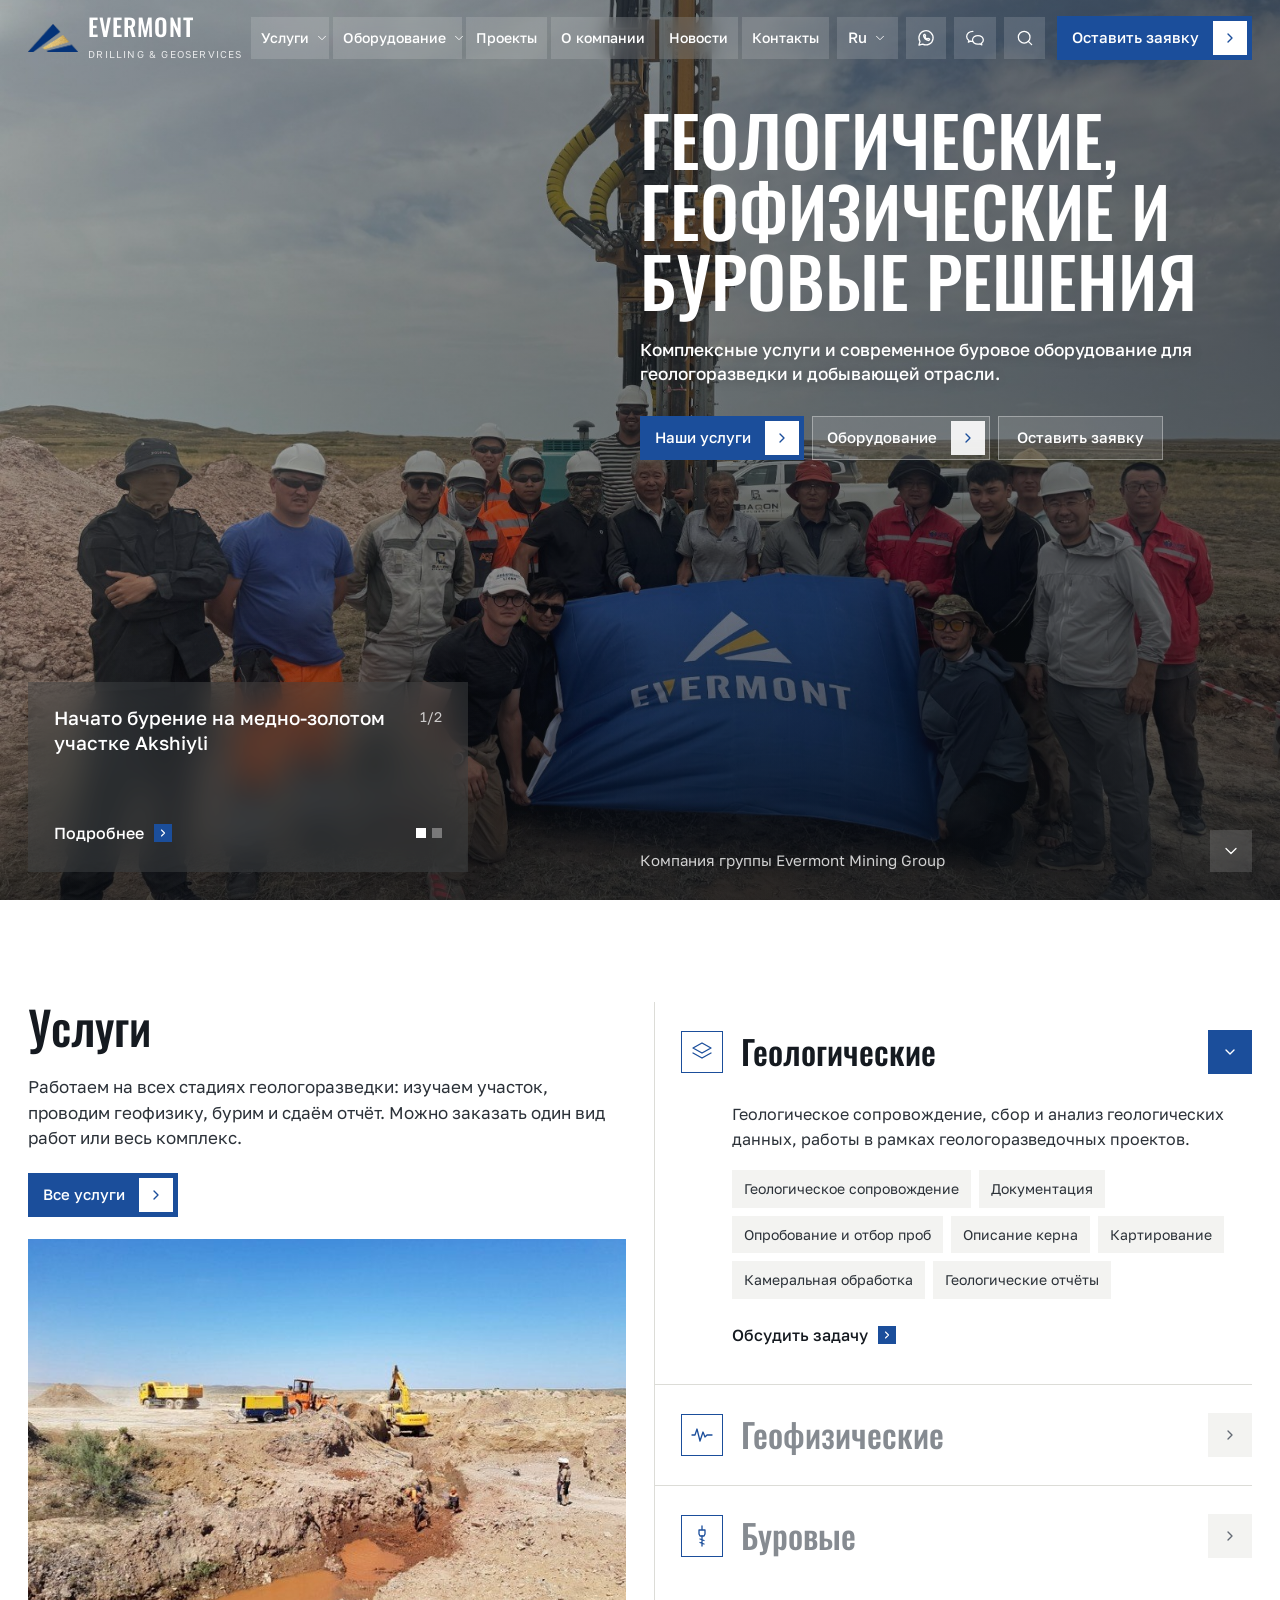
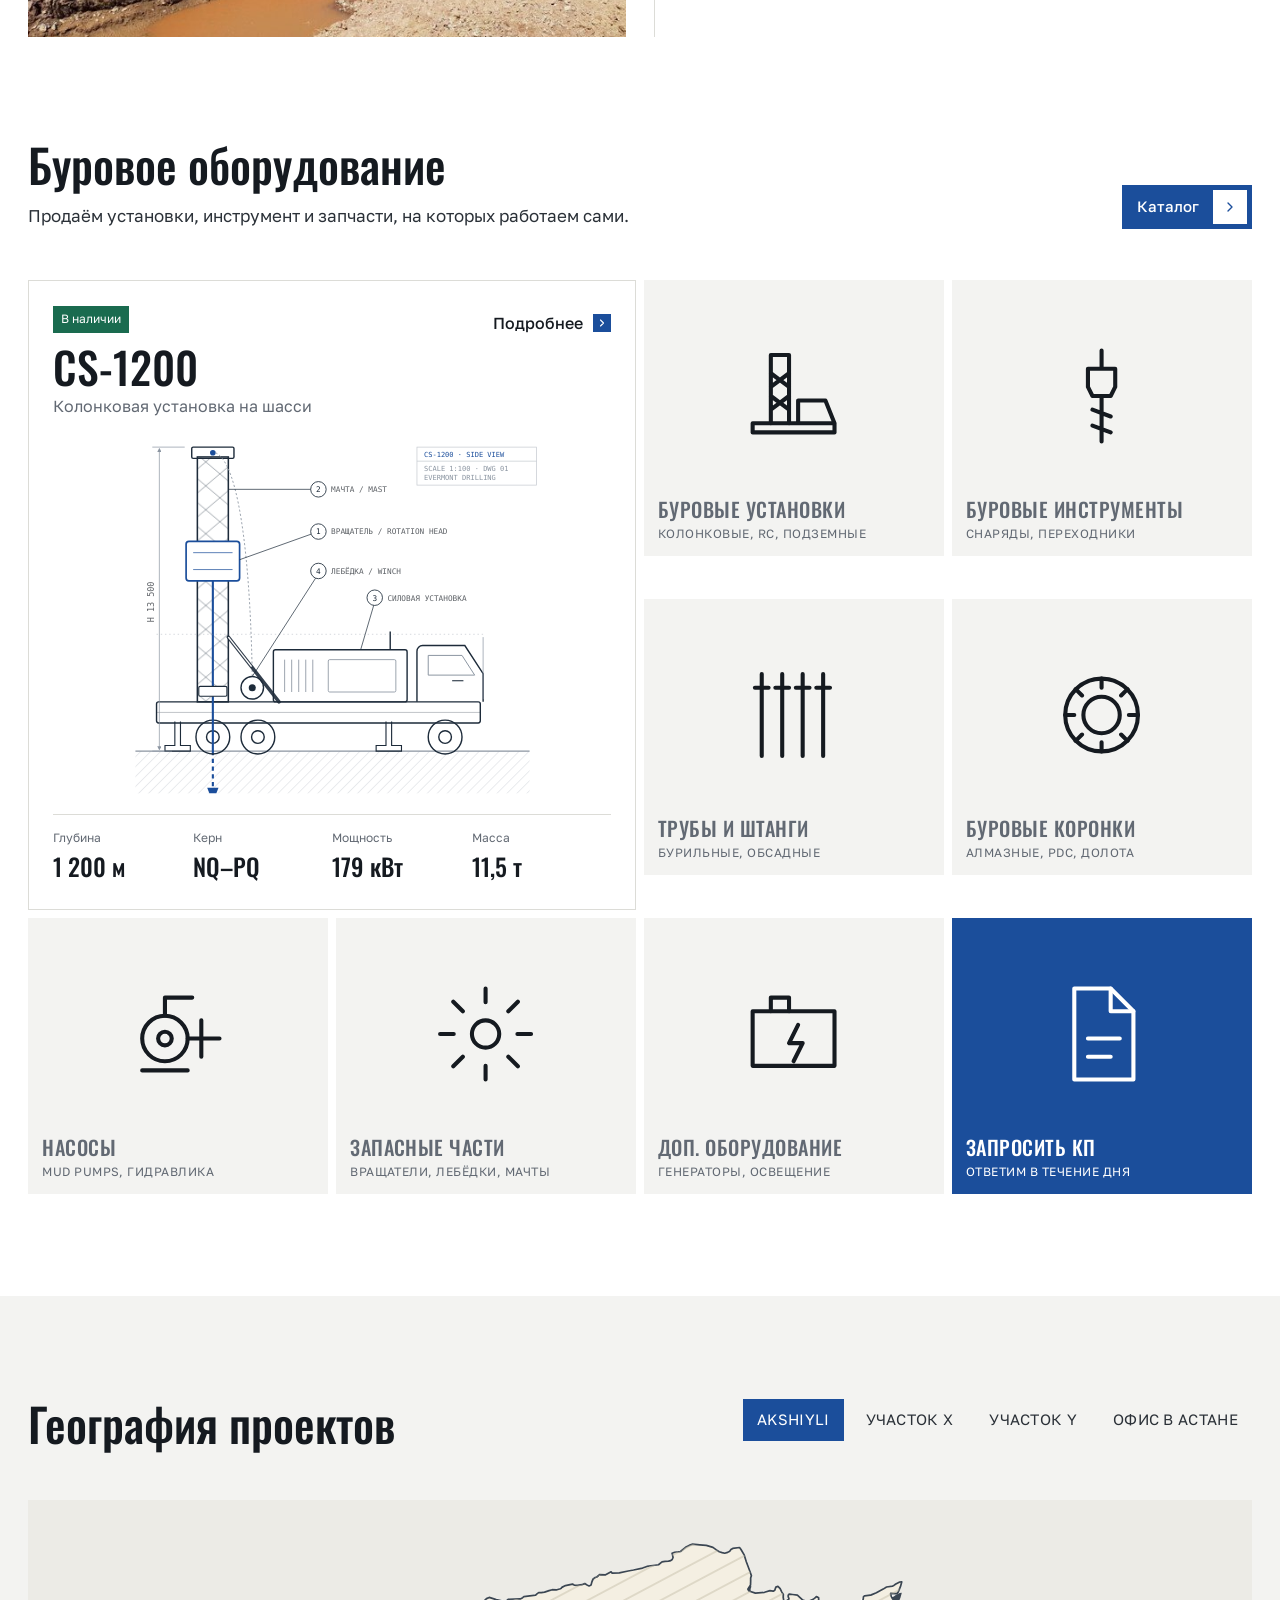
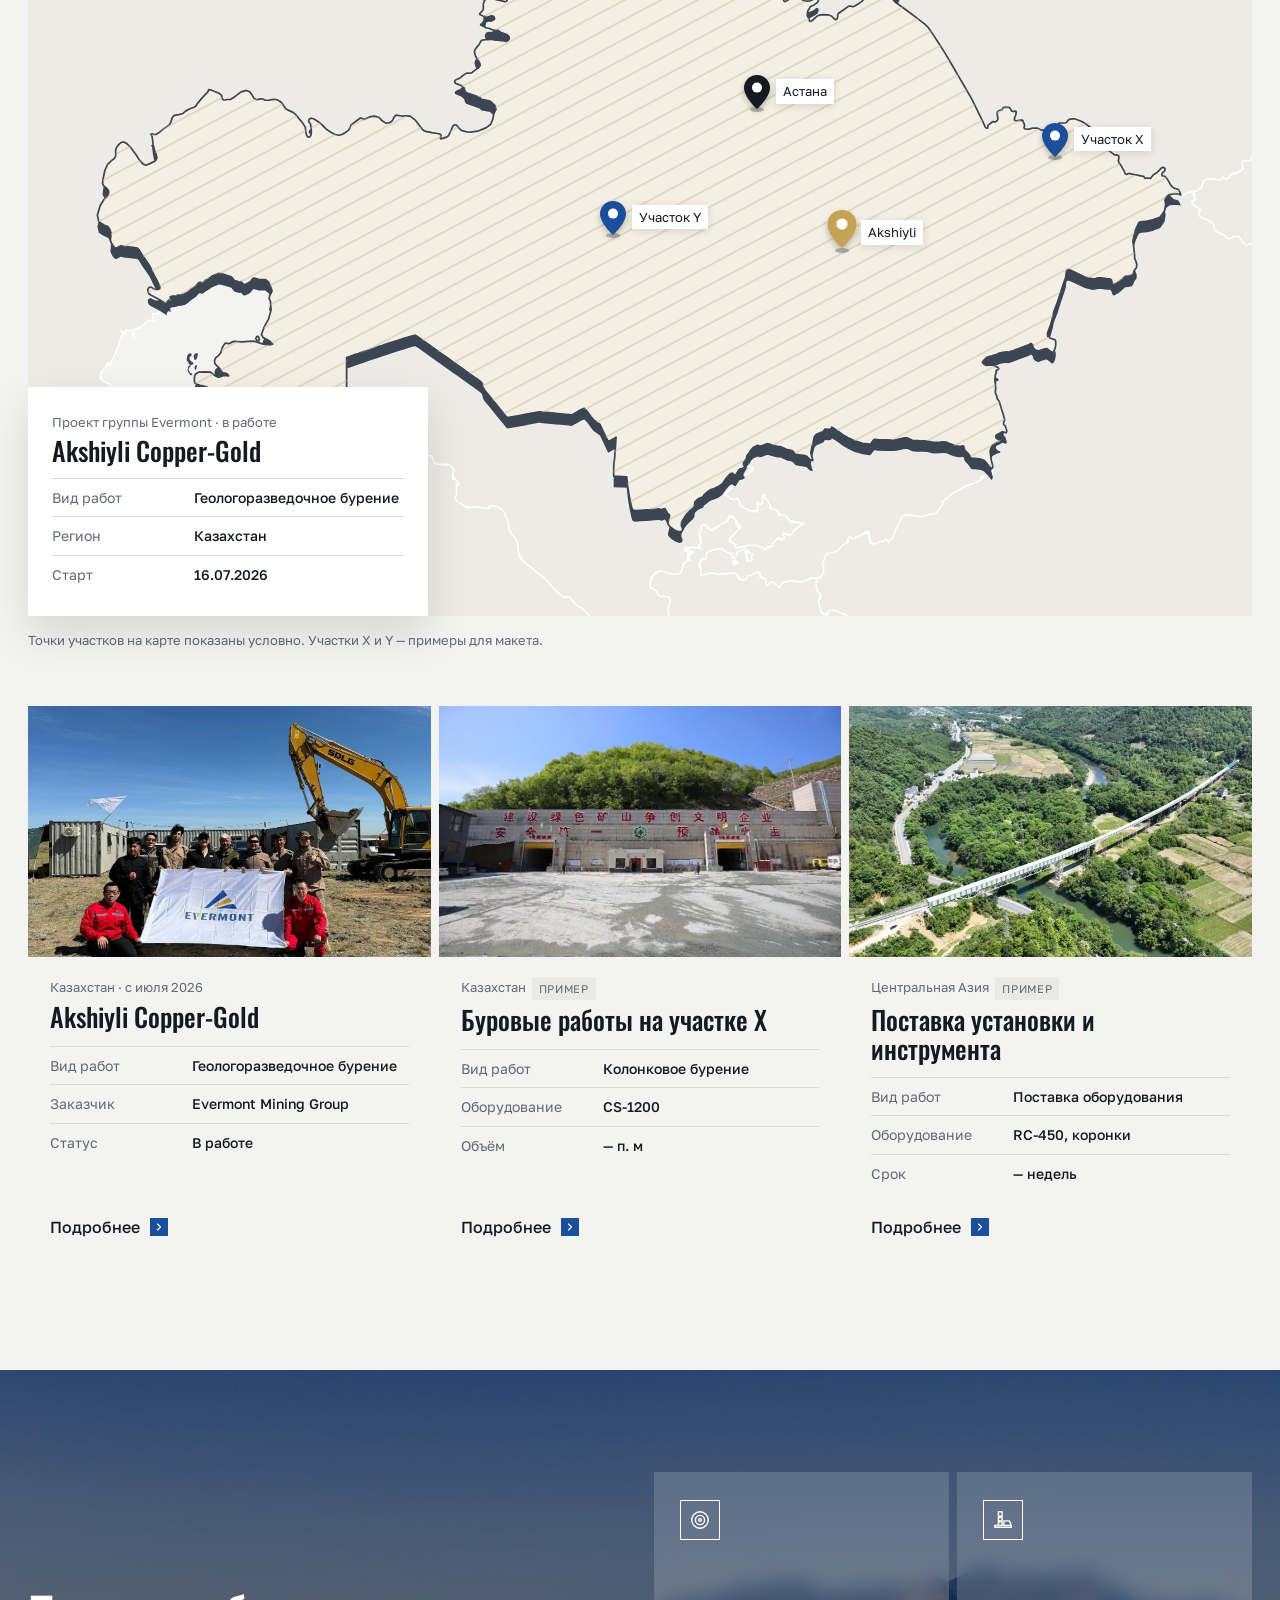
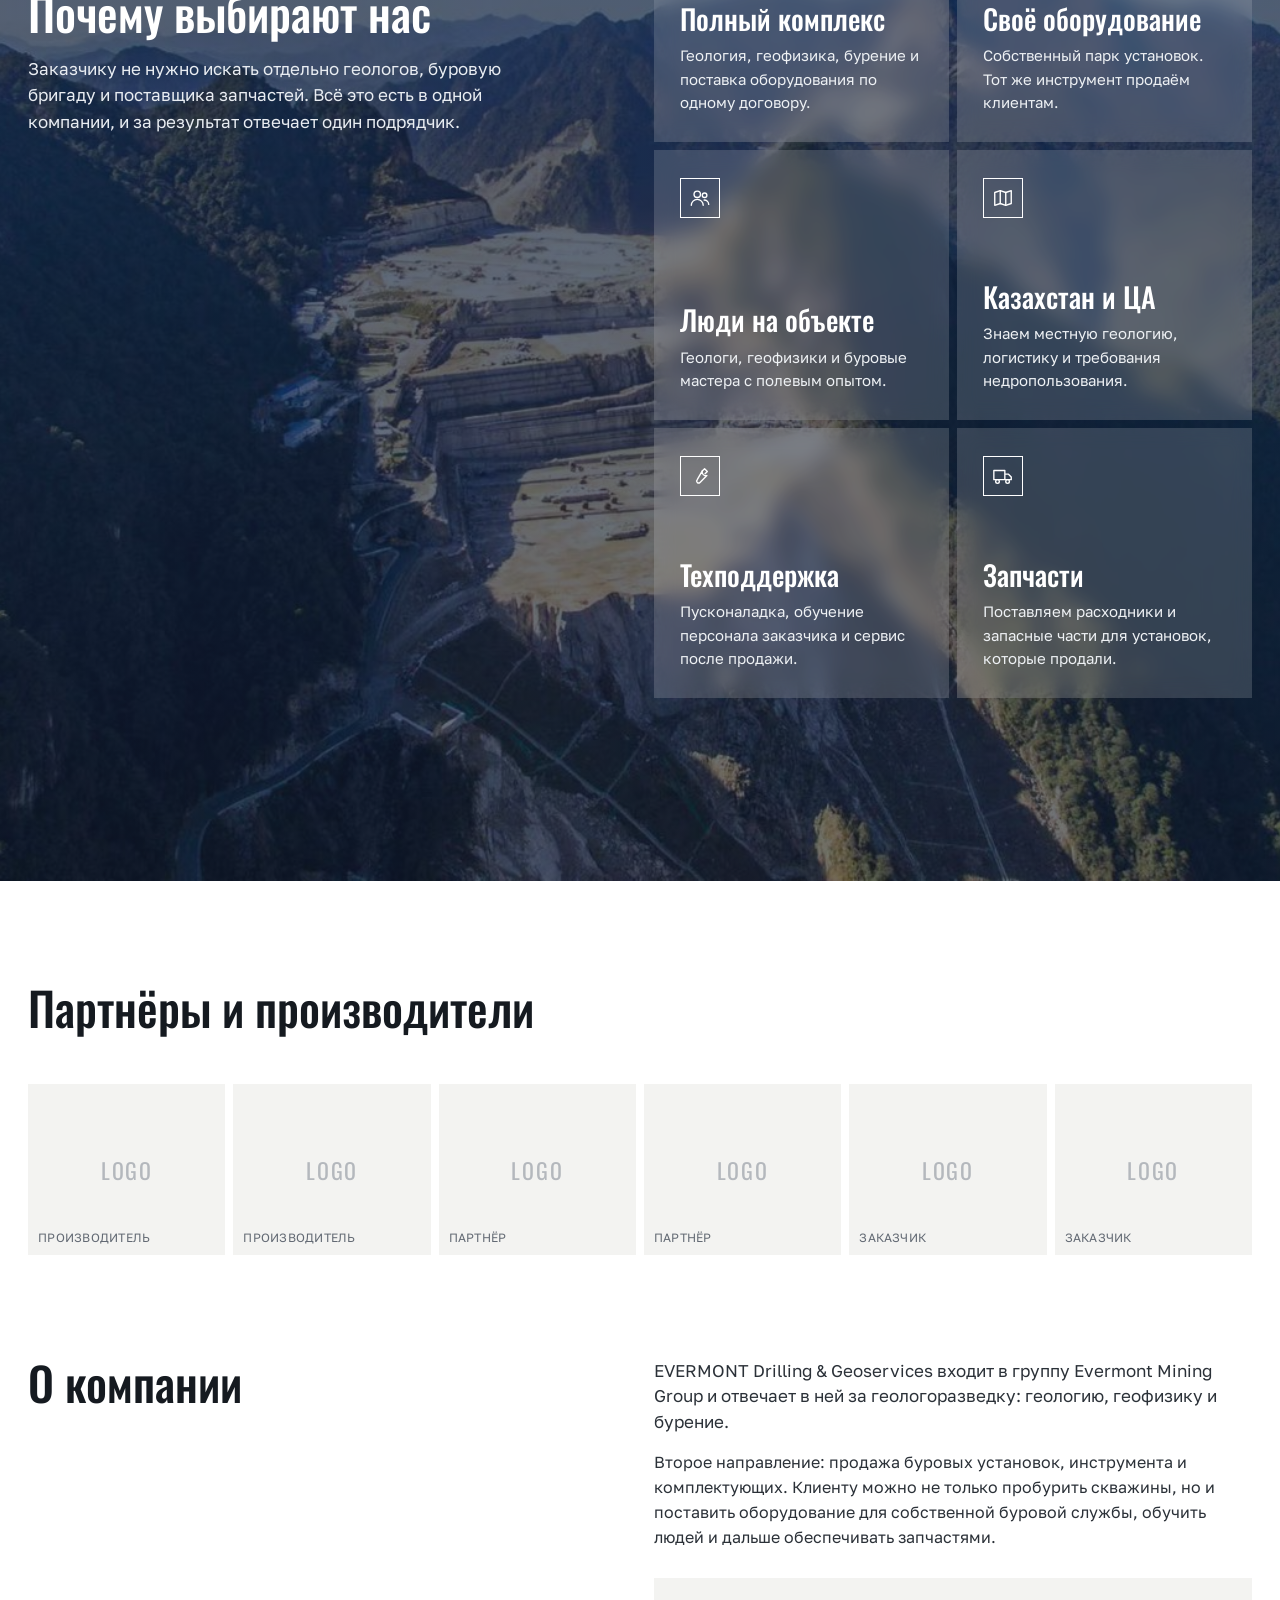
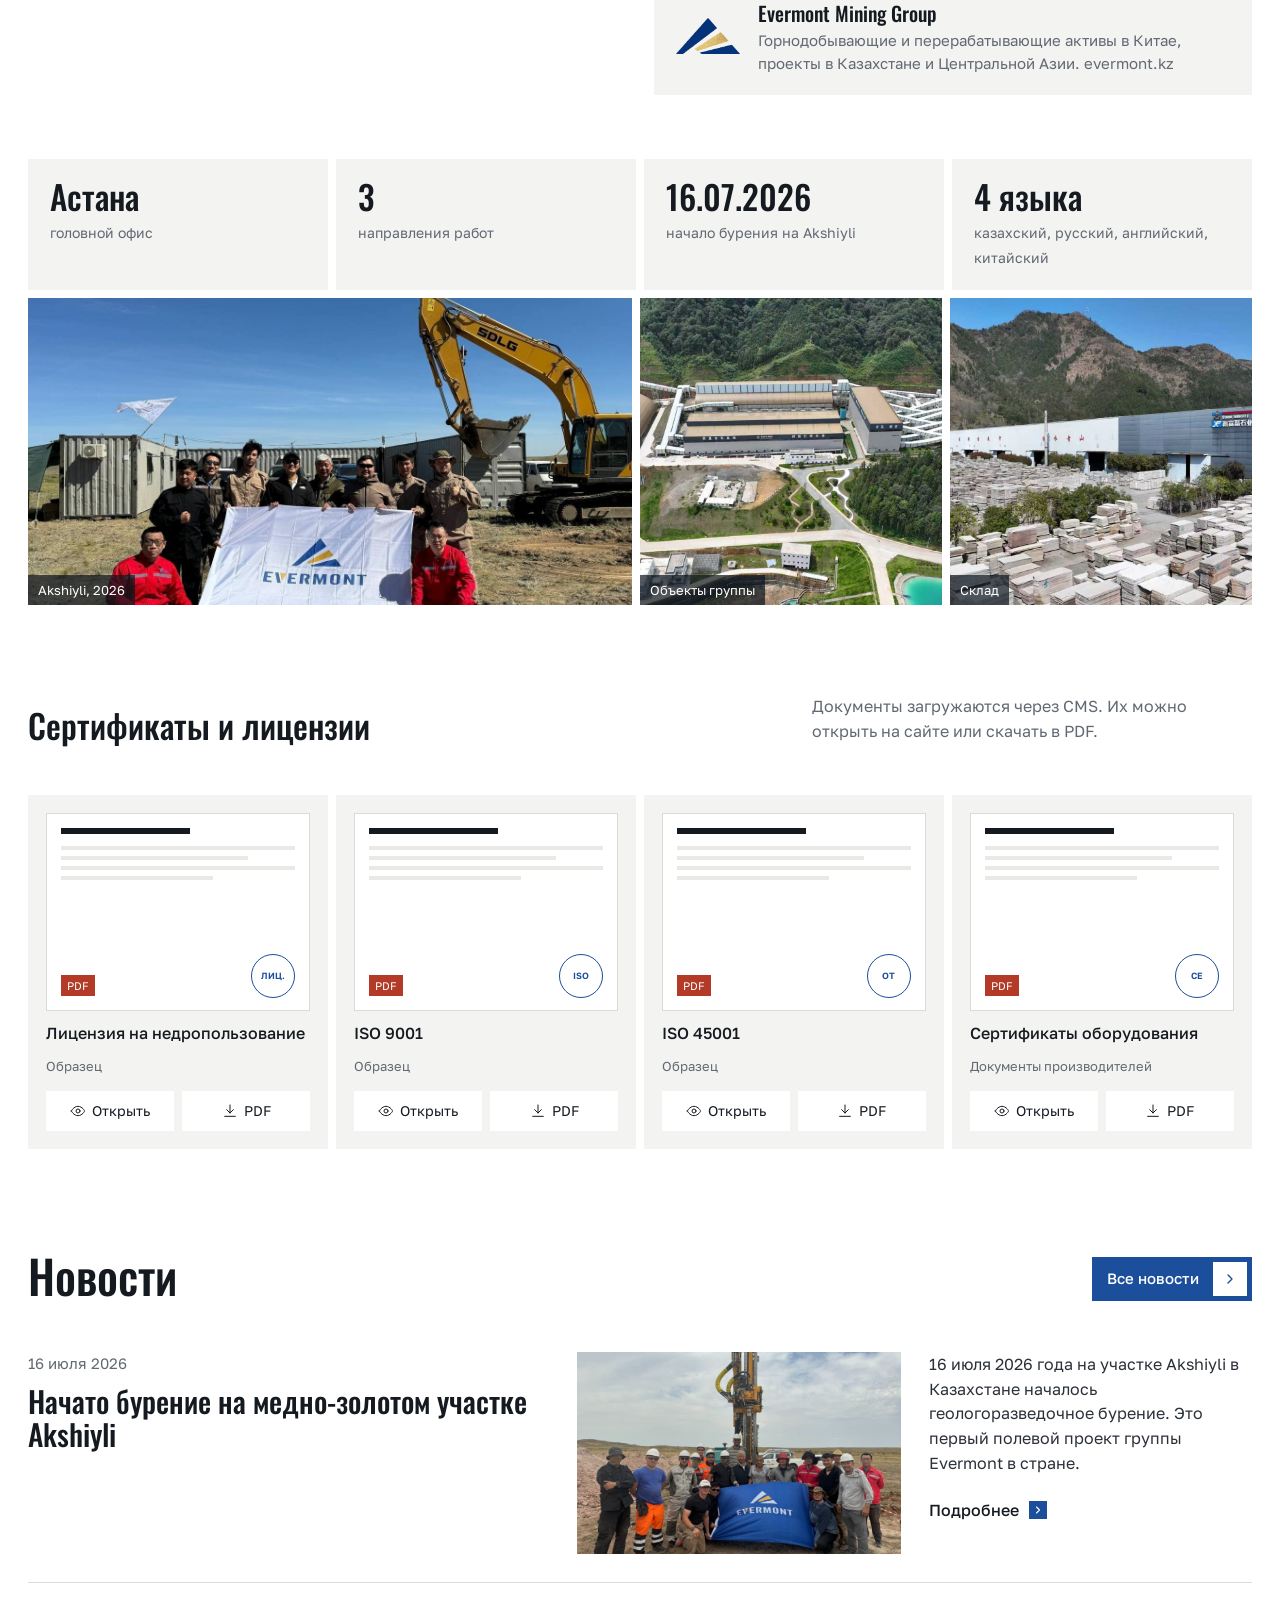
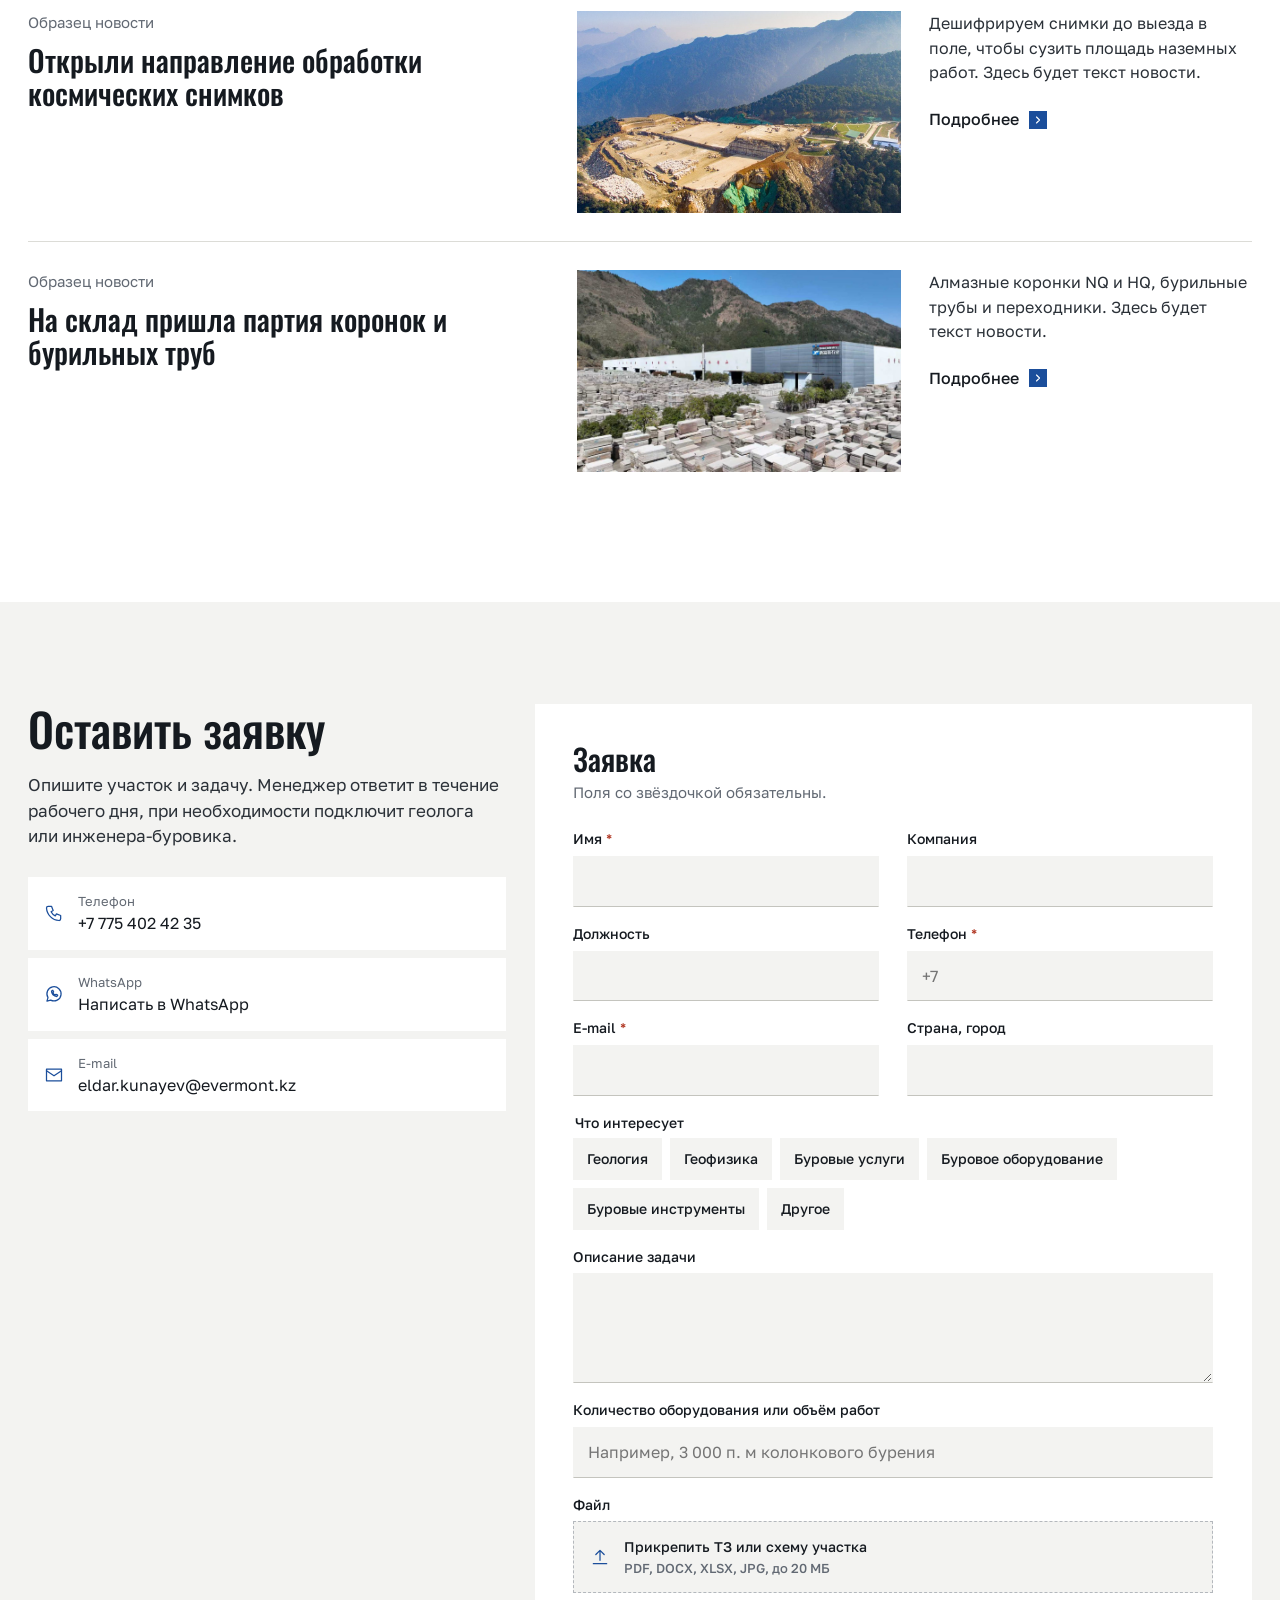
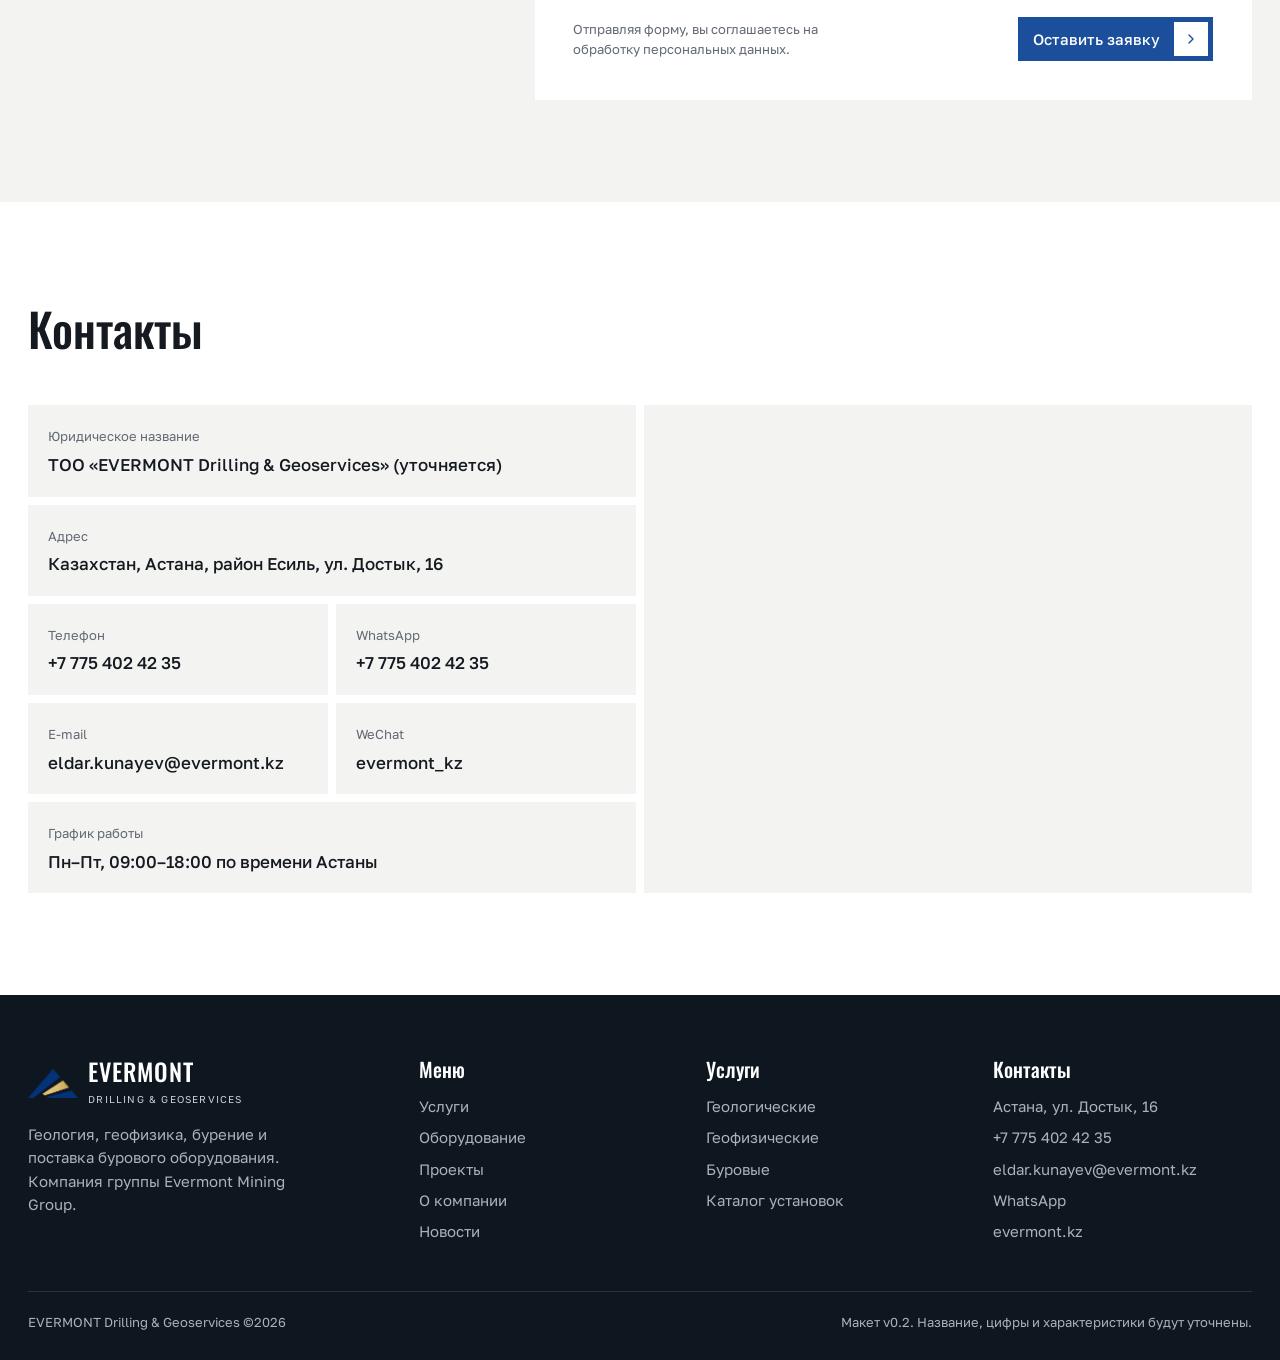
==== commit d69e132c: "Первый экран: карточка новостей не перекрывает кнопки Карточка перенесена в левую половину, на планш" ====
--- a/index.html
+++ b/index.html
@@ -13,7 +13,7 @@
 <link rel="preconnect" href="https://fonts.googleapis.com">
 <link rel="preconnect" href="https://fonts.gstatic.com" crossorigin>
 <link href="https://fonts.googleapis.com/css2?family=Golos+Text:wght@400;500;600&family=Oswald:wght@400;500&display=swap" rel="stylesheet">
-<link rel="stylesheet" href="css/style.css?v=2.1">
+<link rel="stylesheet" href="css/style.css?v=2.2">
 </head>
 <body>
 <a class="skip-link" href="#main">К содержимому</a>
@@ -410,6 +410,6 @@
   </div>
 </div>
 
-<script src="js/main.js?v=2.1"></script>
+<script src="js/main.js?v=2.2"></script>
 </body>
 </html>
--- a/css/style.css
+++ b/css/style.css
@@ -127,8 +127,8 @@
 .hero h1{font-size:clamp(44px,5.4vw,84px);text-transform:uppercase;line-height:1.02}
 .hero-sub{font-size:clamp(17px,1.35vw,20px);font-weight:500;line-height:1.4;max-width:34em;margin:22px 0 30px;text-shadow:0 1px 12px rgba(0,0,0,.25)}
 .hero-ctas{display:flex;flex-wrap:wrap;gap:var(--gap)}
-.hero-since{position:absolute;left:var(--g);bottom:var(--g);z-index:2;font-size:15px;color:rgba(255,255,255,.8)}
-.hero-news{position:absolute;left:50%;bottom:var(--g);z-index:2;width:min(470px,calc(50% - var(--g)));background:rgba(70,74,78,.42);backdrop-filter:blur(16px);-webkit-backdrop-filter:blur(16px);padding:24px 26px 20px;min-height:190px;display:flex;flex-direction:column}
+.hero-since{position:absolute;left:50%;bottom:var(--g);z-index:2;font-size:15px;color:rgba(255,255,255,.8)}
+.hero-news{position:absolute;left:var(--g);bottom:var(--g);z-index:2;width:min(440px,calc(50% - 2 * var(--g)));background:rgba(70,74,78,.42);backdrop-filter:blur(16px);-webkit-backdrop-filter:blur(16px);padding:24px 26px 20px;min-height:190px;display:flex;flex-direction:column}
 .hero-news .slide{display:none;flex:1;flex-direction:column}
 .hero-news .slide.on{display:flex}
 .hero-news .top{display:flex;justify-content:space-between;gap:16px;align-items:flex-start}
@@ -480,6 +480,9 @@
 }
 
 /* ---------- responsive ---------- */
+@media (max-height:760px){
+  .hero-news{display:none}
+}
 @media (max-width:1520px){
   .hbtn.phone{display:none}
 }
@@ -491,8 +494,7 @@
   .burger{display:flex}
   .hero-in,.phero .wrap{grid-template-columns:1fr}
   .hero-copy,.phero .copy{grid-column:1}
-  .hero-news{left:var(--g);right:var(--g);width:auto;bottom:var(--g);min-height:0}
-  .hero-since{display:none}
+  .hero-news,.hero-since{display:none}
   .split,.about-grid,.req-grid,.contacts,.adv .wrap,.rig-top,.catalog{grid-template-columns:1fr}
   .acc{border-left:0;border-top:1px solid var(--line)}
   .acc-btn{padding-left:0}
@@ -521,7 +523,7 @@
   .logo b{font-size:21px}
   .hero{min-height:620px}
   .hero-ctas .btn{flex:1 1 100%;justify-content:space-between}
-  .hero-news,.scroll-down{display:none}
+  .scroll-down{display:none}
   .tiles,.proj,.adv-cards,.models,.opts,.form-grid,.c-list,.ticks{grid-template-columns:1fr}
   .tile.big{grid-column:auto}
   .tile.big .specs{grid-template-columns:1fr 1fr}
